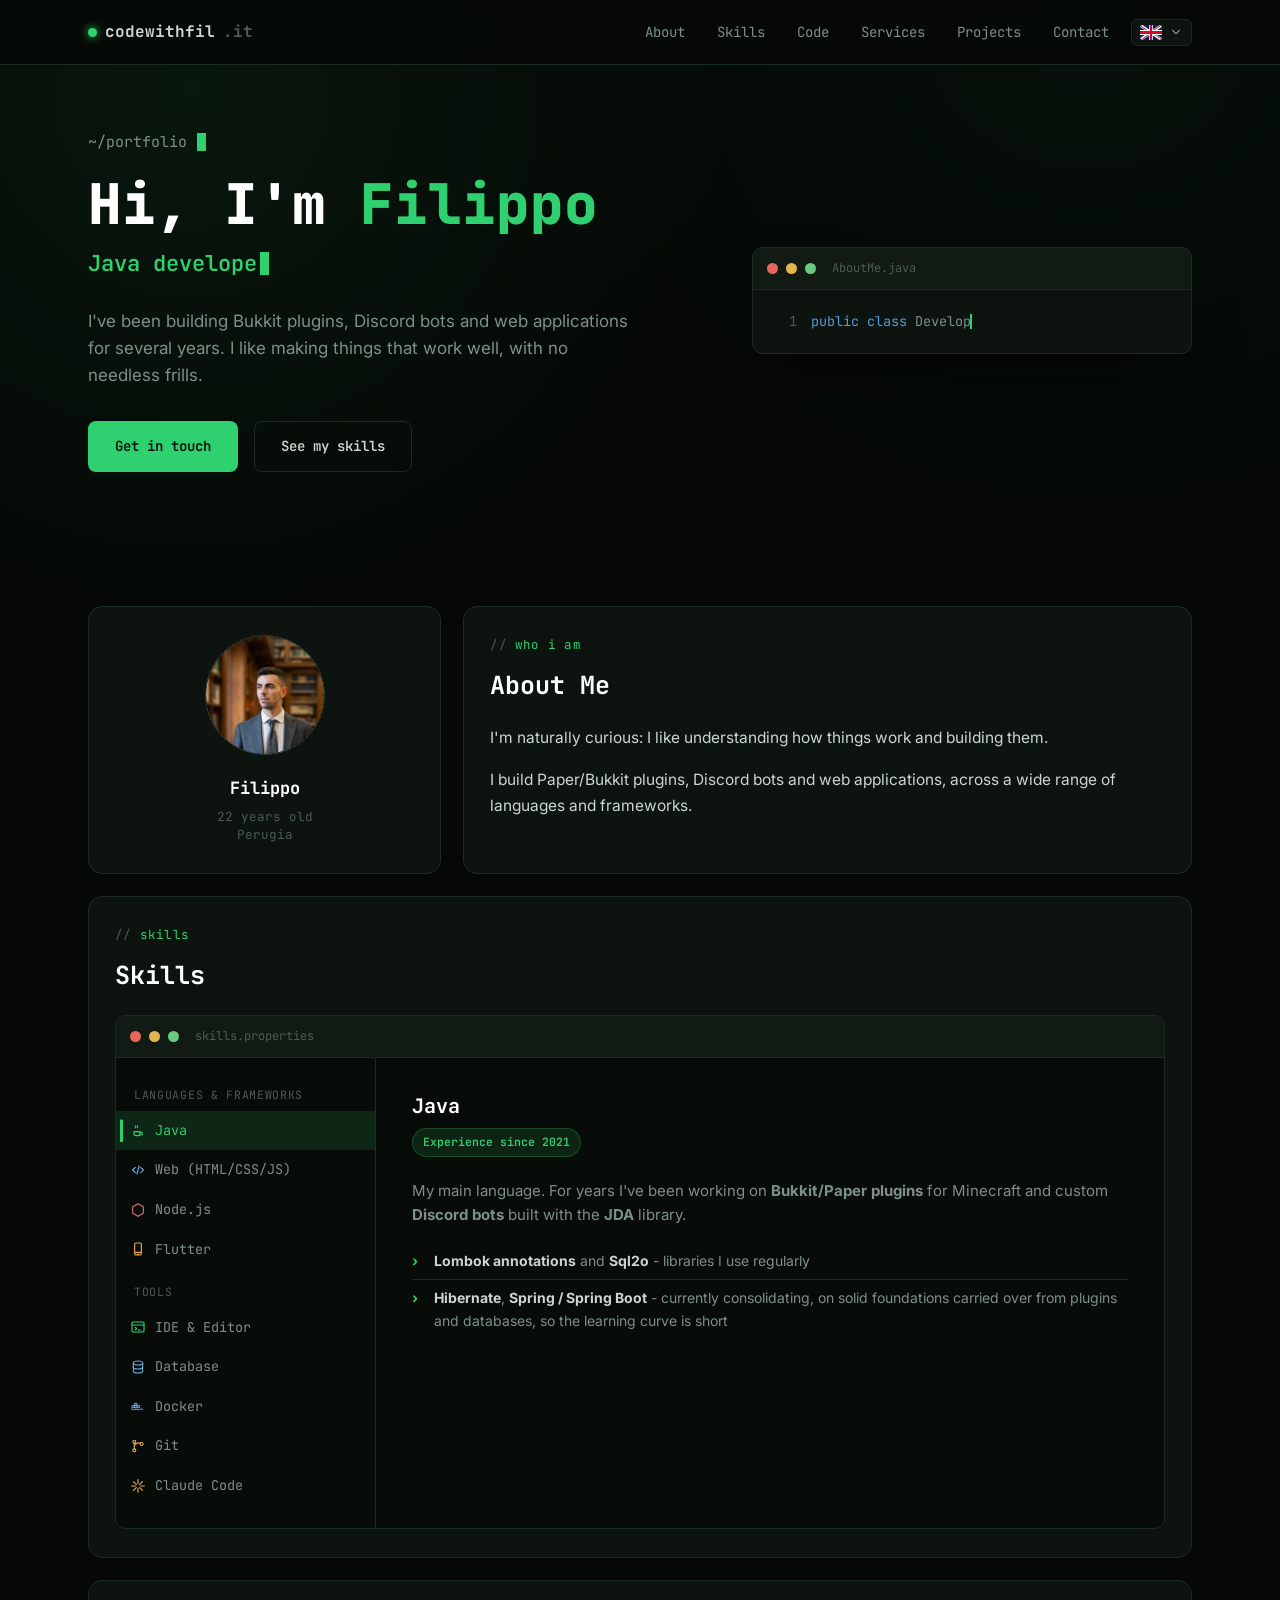
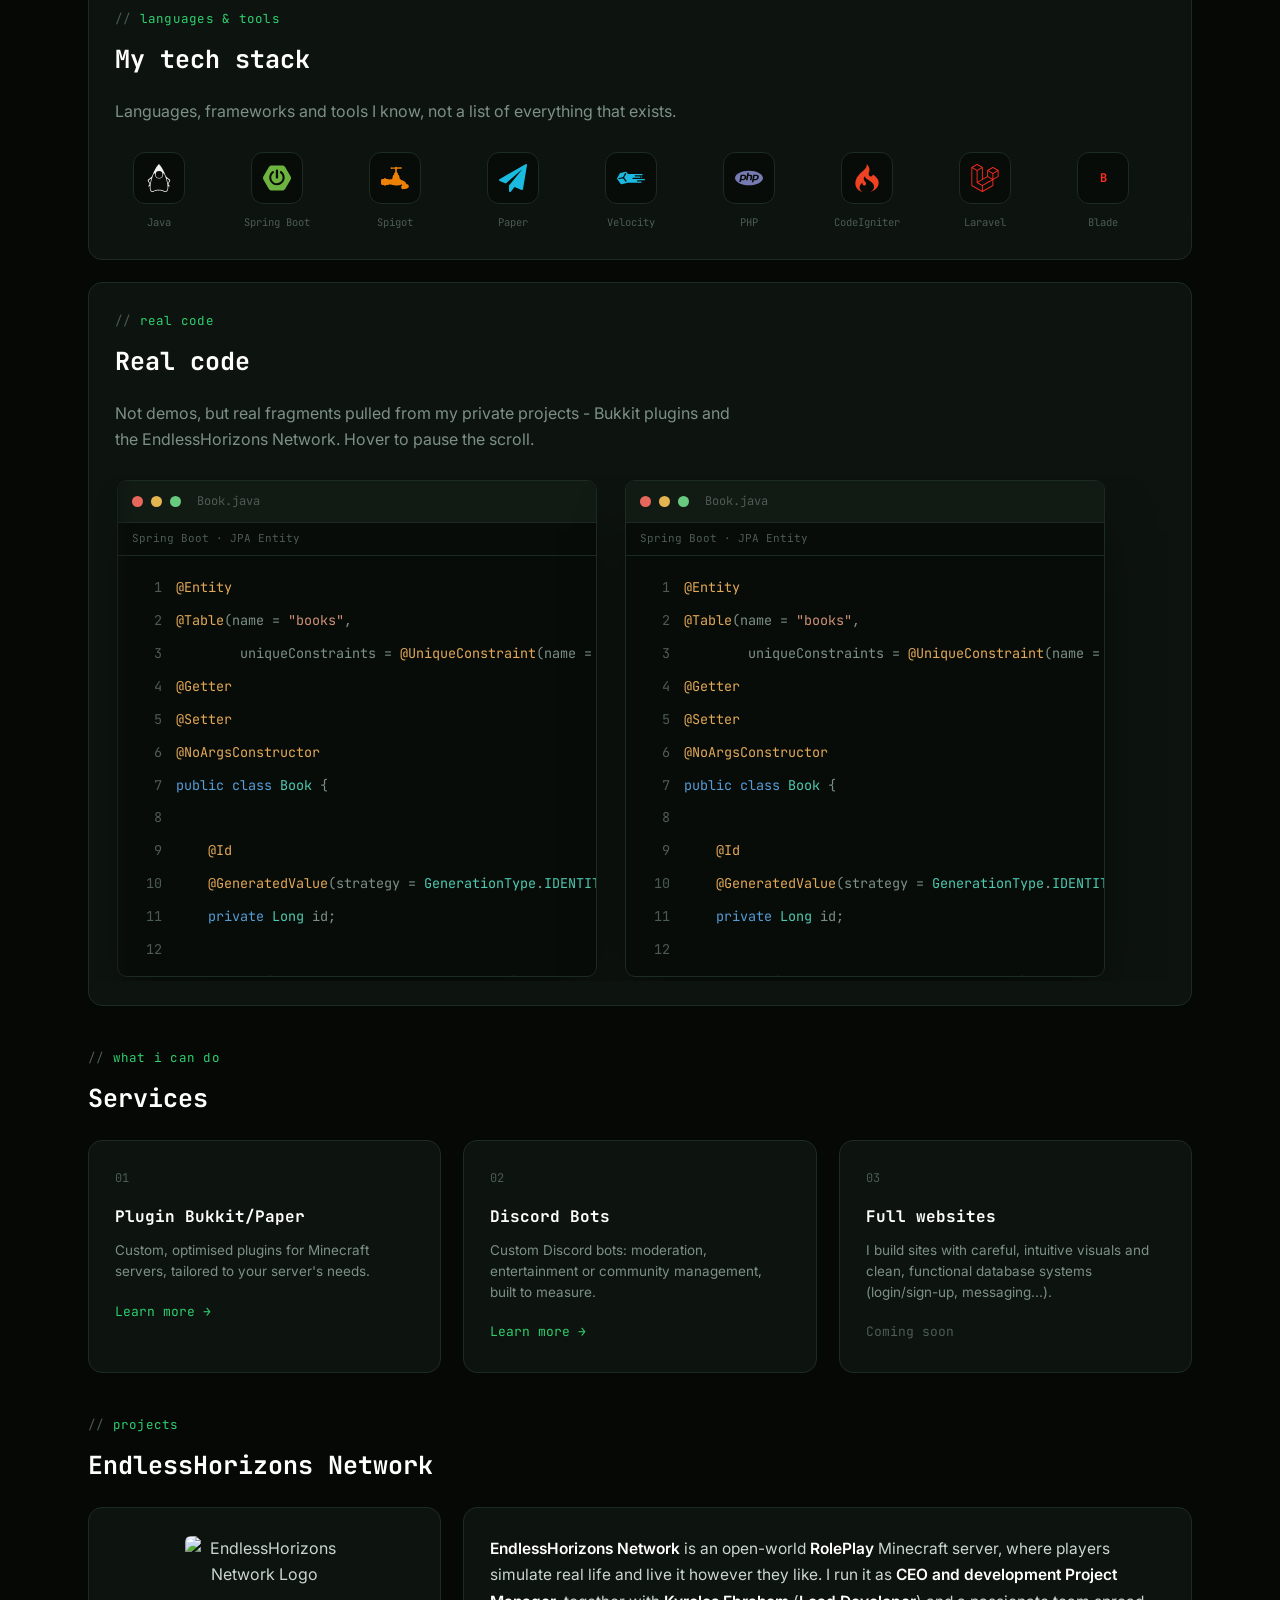
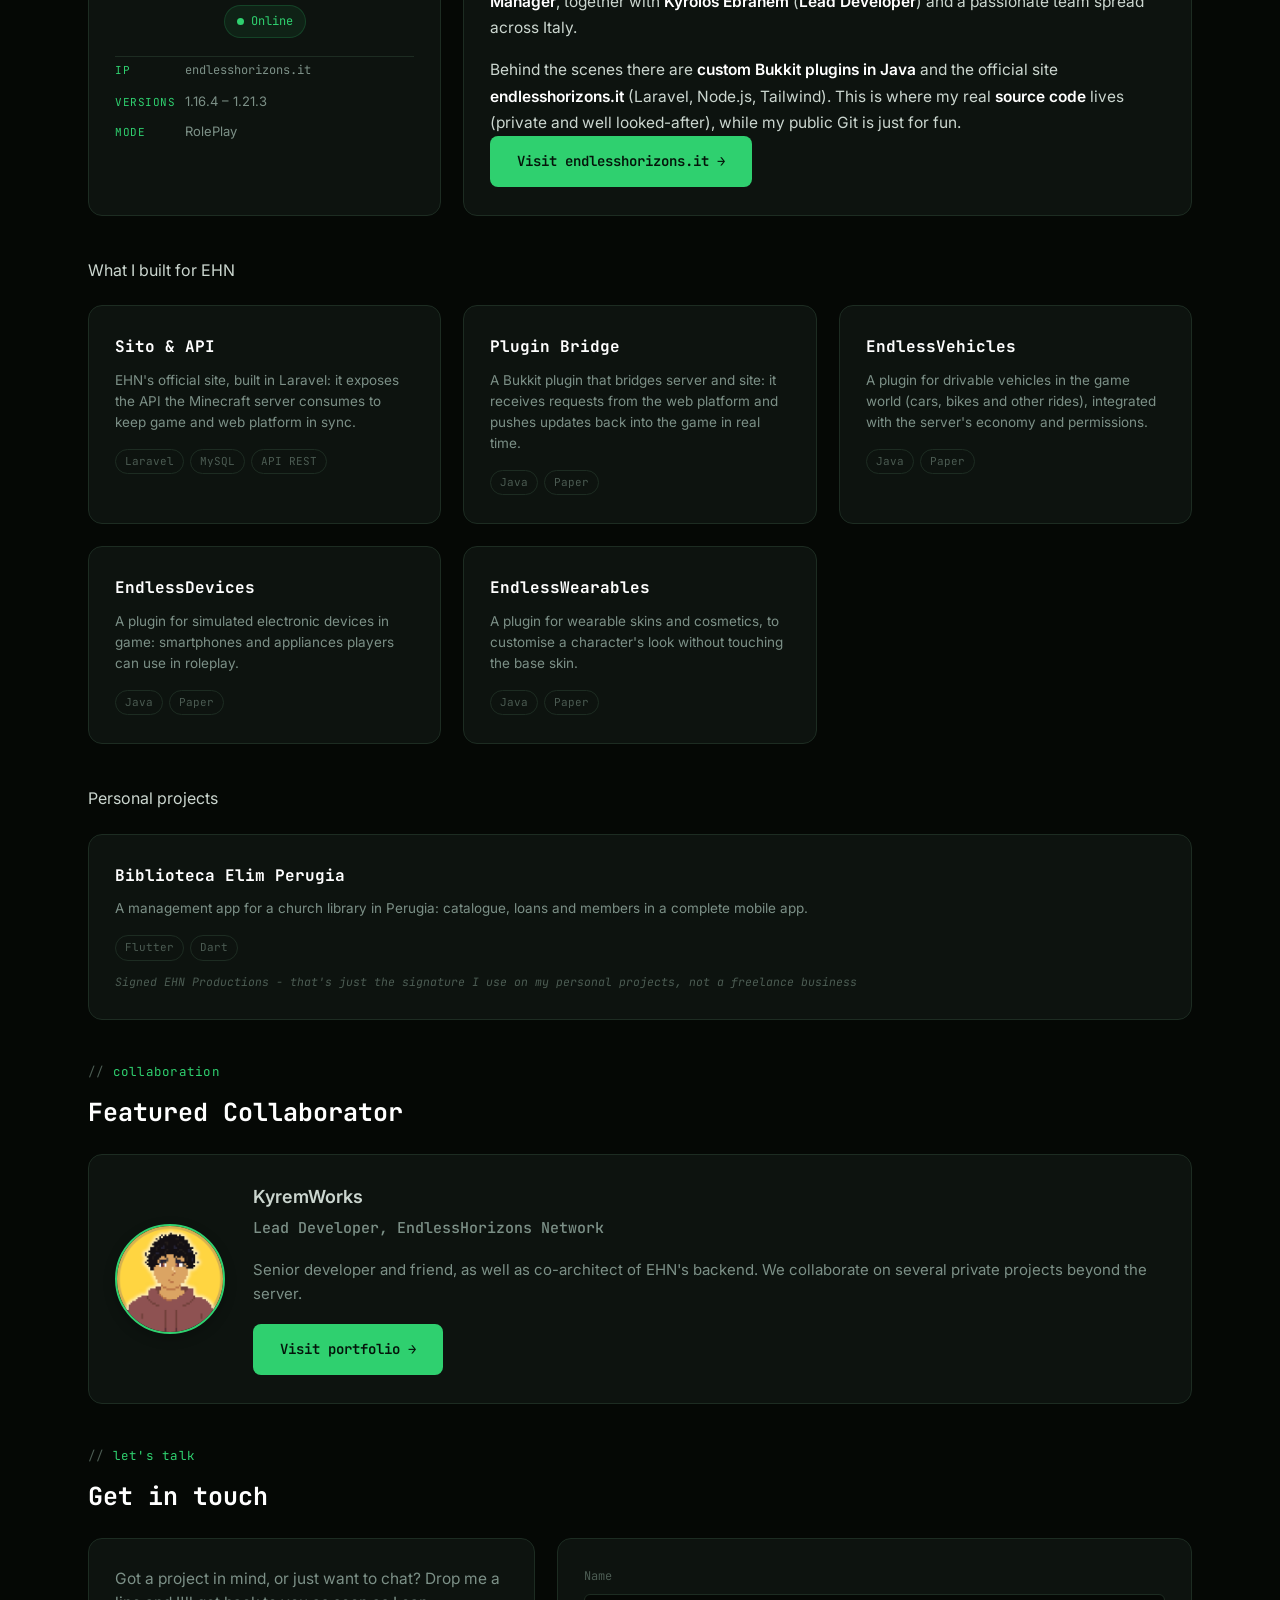
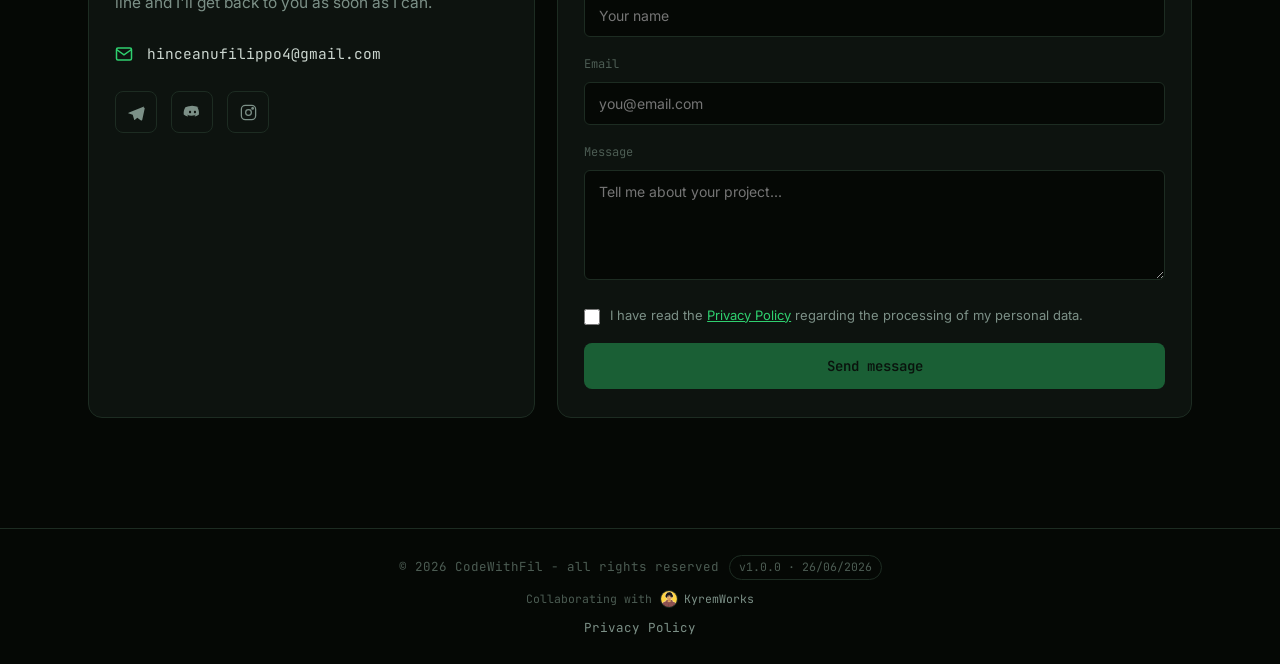
==== index.html @ 10b969ce "Add GDPR consent checkbox and a privacy policy page Adds a required "I have read the Privacy Policy"" ====
<!DOCTYPE html>
<html lang="it">

<head>
    <meta charset="UTF-8">
    <meta name="viewport" content="width=device-width, initial-scale=1.0, maximum-scale=1.0, user-scalable=no">
    
    <!-- Primary meta tags -->
    <title>CodeWithFil - Java & Web Developer | Portfolio</title>
    <meta name="title" content="CodeWithFil - Java & Web Developer | Portfolio">
    <meta name="description" content="Sviluppatore Java e Web. Plugin Bukkit, bot Discord, applicazioni web con Laravel e Spring Boot. 6+ anni di esperienza in sviluppo backend e Minecraft.">
    <meta name="keywords" content="Java developer, plugin bukkit, bot discord, laravel, spring boot, php developer, codewithfil">
    <meta name="author" content="Filippo Hinceanu">
    <meta name="language" content="Italian">
    <meta name="robots" content="index, follow, noimageindex, max-snippet:-1, max-video-preview:-1">
    
    <!-- Favicon -->
    <link rel="icon" href="./assets/img/favicon.png" type="image/png">
    <link rel="apple-touch-icon" href="./assets/img/favicon.png">
    
    <!-- Open graph / Facebook -->
    <meta property="og:type" content="website">
    <meta property="og:url" content="https://codewithfil.it">
    <meta property="og:title" content="CodeWithFil - Java & Web Developer">
    <meta property="og:description" content="Sviluppatore Java e Web. Plugin Bukkit, bot Discord, applicazioni web con Laravel e Spring Boot.">
    <meta property="og:image" content="https://codewithfil.it/assets/img/favicon_square.png">
    <meta property="og:image:width" content="1200">
    <meta property="og:image:height" content="630">
    <meta property="og:site_name" content="CodeWithFil">
    <meta property="og:locale" content="it_IT">
    
    <!-- Twitter -->
    <meta property="twitter:card" content="summary_large_image">
    <meta property="twitter:url" content="https://codewithfil.it">
    <meta property="twitter:title" content="CodeWithFil - Java & Web Developer">
    <meta property="twitter:description" content="Sviluppatore Java e Web. Plugin Bukkit, bot Discord, applicazioni web con Laravel e Spring Boot.">
    <meta property="twitter:image" content="https://codewithfil.it/assets/img/favicon_square.png">
    <meta name="twitter:creator" content="@codewithfil">
    
    <!-- Canonical -->
    <link rel="canonical" href="https://codewithfil.it">
    
    <!-- Preconnect for performance -->
    <link rel="preconnect" href="https://fonts.googleapis.com">
    <link rel="preconnect" href="https://fonts.gstatic.com" crossorigin>
    <link
        href="https://fonts.googleapis.com/css2?family=JetBrains+Mono:wght@400;500;600;700;800&family=Inter:wght@400;500;600;700&display=swap"
        rel="stylesheet">

    <link rel="stylesheet" href="./assets/css/style.css">
    
    <!-- JSON-LD Schema markup -->
    <script type="application/ld+json">
    {
      "@context": "https://schema.org",
      "@type": "Person",
      "name": "Filippo Hinceanu",
      "url": "https://codewithfil.it",
      "image": "https://codewithfil.it/assets/img/favicon.png",
      "jobTitle": "Java & Web Developer",
      "description": "Sviluppatore Java e Web specializzato in plugin Bukkit, bot Discord e applicazioni web.",
      "email": "hinceanufilippo4@gmail.com",
      "sameAs": [
        "https://www.instagram.com/codewithfil",
        "https://t.me/Filipeti",
        "https://discord.gg/SWuSQjStsh",
        "https://github.com/mrfil27"
      ],
      "knowsAbout": [
        "Java",
        "PHP",
        "JavaScript",
        "Laravel",
        "Spring Boot",
        "Bukkit Plugins",
        "Discord Bots",
        "HTML/CSS",
        "MySQL",
        "Docker"
      ],
      "skills": [
        "Java Development",
        "Web Development",
        "Backend Development",
        "Plugin Development",
        "Database Design"
      ]
    }
    </script>
    
    <!-- Organization schema -->
    <script type="application/ld+json">
    {
      "@context": "https://schema.org",
      "@type": "LocalBusiness",
      "name": "CodeWithFil",
      "url": "https://codewithfil.it",
      "image": "https://codewithfil.it/assets/img/favicon.png",
      "description": "Portfolio e servizi di sviluppo software specializzato in Java e Web Development",
      "address": {
        "@type": "PostalAddress",
        "addressRegion": "Umbria",
        "addressCountry": "IT"
      },
      "contactPoint": {
        "@type": "ContactPoint",
        "contactType": "Customer Service",
        "email": "hinceanufilippo4@gmail.com"
      },
      "sameAs": [
        "https://www.instagram.com/codewithfil",
        "https://t.me/Filipeti"
      ]
    }
    </script>
    
    <!-- BreadcrumbList Schema -->
    <script type="application/ld+json">
    {
      "@context": "https://schema.org",
      "@type": "BreadcrumbList",
      "itemListElement": [
        {
          "@type": "ListItem",
          "position": 1,
          "name": "Home",
          "item": "https://codewithfil.it"
        },
        {
          "@type": "ListItem",
          "position": 2,
          "name": "About",
          "item": "https://codewithfil.it#about"
        },
        {
          "@type": "ListItem",
          "position": 3,
          "name": "Skills",
          "item": "https://codewithfil.it#skills"
        },
        {
          "@type": "ListItem",
          "position": 4,
          "name": "Services",
          "item": "https://codewithfil.it#services"
        },
        {
          "@type": "ListItem",
          "position": 5,
          "name": "Contact",
          "item": "https://codewithfil.it#contact"
        }
      ]
    }
    </script>
</head>

<body>

    <header class="top">
        <nav>
            <div class="brand"><span class="dot"></span>codewithfil<span style="color:var(--text-faint)">.it</span>
            </div>
            <div class="nav-right">
                <ul class="navlinks" id="navlinks">
                    <li><a href="#about">About</a></li>
                    <li><a href="#skills">Skills</a></li>
                    <li><a href="#code" data-i18n="nav.code">Codice</a></li>
                    <li><a href="#services" data-i18n="nav.services">Servizi</a></li>
                    <li><a href="#projects" data-i18n="nav.projects">Progetti</a></li>
                    <li><a href="#contact" data-i18n="nav.contact">Contatti</a></li>
                </ul>
                <div class="lang-switch" id="langSwitch">
                    <button class="lang-current" id="langBtn" type="button" aria-haspopup="listbox"
                        aria-expanded="false" aria-label="Cambia lingua" data-i18n-aria-label="aria.lang">
                        <span class="flag" id="currentFlag"></span>
                        <svg class="chevron" viewBox="0 0 24 24" fill="none" stroke="currentColor" stroke-width="2"
                            stroke-linecap="round" stroke-linejoin="round">
                            <polyline points="6 9 12 15 18 9" />
                        </svg>
                    </button>
                    <ul class="lang-menu" id="langMenu" role="listbox"></ul>
                </div>
                <button class="navtoggle" id="navtoggle"
                    aria-label="Apri menu" data-i18n-aria-label="aria.menu"><span></span><span></span><span></span></button>
            </div>
        </nav>
    </header>

    <!-- Bandiere SVG: template clonati dal menu lingua (script.js) -->
    <template id="flag-it">
        <svg class="flag-svg" viewBox="0 0 3 2" preserveAspectRatio="none"><rect width="1" height="2" x="0" fill="#009246"/><rect width="1" height="2" x="1" fill="#ffffff"/><rect width="1" height="2" x="2" fill="#ce2b37"/></svg>
    </template>
    <template id="flag-en">
        <svg class="flag-svg" viewBox="0 0 60 30" preserveAspectRatio="none"><clipPath id="ukclip"><path d="M30,15 h30 v15 z v15 h-30 z h-30 v-15 z v-15 h30 z"/></clipPath><rect width="60" height="30" fill="#012169"/><path d="M0,0 60,30 M60,0 0,30" stroke="#ffffff" stroke-width="6"/><path d="M0,0 60,30 M60,0 0,30" clip-path="url(#ukclip)" stroke="#C8102E" stroke-width="4"/><path d="M30,0 v30 M0,15 h60" stroke="#ffffff" stroke-width="10"/><path d="M30,0 v30 M0,15 h60" stroke="#C8102E" stroke-width="6"/></svg>
    </template>

    <section class="hero" id="home">
        <div class="wrap">
            <div>
                <div class="hero-greeting">~/portfolio <span class="blink"></span></div>
                <h1 data-i18n="hero.title">Ciao, sono <span class="accent">Filippo</span></h1>
                <p class="hero-role"><span class="role-text" id="roleText">Java developer</span><span class="role-caret" aria-hidden="true"></span></p>
                <p class="lede" data-i18n="hero.lede">Sviluppo plugin Bukkit, bot Discord e applicazioni web da diversi anni. Mi piace
                    costruire cose che funzionano bene, senza fronzoli inutili.</p>
                <div class="hero-cta">
                    <a href="#contact" class="btn btn-primary" data-i18n="hero.cta1">Contattami</a>
                    <a href="#skills" class="btn btn-ghost" data-i18n="hero.cta2">Vedi le competenze</a>
                </div>
            </div>
            <div class="term" id="ideEditor">
                <div class="term-bar">
                    <span class="tdot"></span><span class="tdot"></span><span class="tdot"></span>
                    <span class="tname" id="ideFileName">AboutMe.java</span>
                </div>
                <div class="term-body" id="ideBody">
                    <!-- righe generate da JavaScript -->
                </div>
            </div>
        </div>
    </section>

    <div class="wrap">
        <div class="bento">

            <!-- ===== ABOUT ===== -->
            <div class="bento-item span-4 profile-card" id="about">
                <div class="avatar-ring"></div>
                <h3>Filippo</h3>
                <div class="meta-line" id="ageLine">22 anni</div>
                <div class="meta-line">Perugia</div>
            </div>

            <div class="bento-item span-8">
                <div class="card-kicker" data-i18n="about.eyebrow">chi sono</div>
                <h2 class="card-title">About Me</h2>
                <div class="body-text">
                    <p data-i18n="about.p1">Sono un curioso nato, mi piace capire come funzionano le cose e costruirle.</p>
                    <p data-i18n="about.p2">Realizzo plugin Paper/Bukkit, bot Discord e applicazioni web, con uno stack che spazia tra diversi linguaggi e framework.</p>
                </div>
            </div>

            <!-- ===== SKILLS ===== -->
            <div class="bento-item span-12" id="skills">
                <div class="card-kicker" data-i18n="skills.eyebrow">competenze</div>
                <h2 class="card-title">Skills</h2>

                <div class="ide">
                <div class="ide-bar">
                    <span class="tdot"></span><span class="tdot"></span><span class="tdot"></span>
                    <span class="tname">skills.properties</span>
                </div>

                <div class="ide-tree" id="skillTree">
                    <div class="tree-group">
                        <div class="tree-label" data-i18n="skills.group.lang">Linguaggi &amp; Framework</div>
                        <div class="tree-item active" data-target="skill-java"><svg class="tree-icon" viewBox="0 0 24 24" fill="none" stroke="currentColor" stroke-width="1.7" stroke-linecap="round" stroke-linejoin="round" style="color:var(--green)"><path d="M6 13h9v3.5a2.5 2.5 0 0 1-2.5 2.5h-4a2.5 2.5 0 0 1-2.5-2.5z"/><path d="M15 14h1.5a2 2 0 0 1 0 4H15"/><path d="M8.5 4.5c-.8.8-.8 1.7 0 2.5M11.5 4.5c-.8.8-.8 1.7 0 2.5"/></svg>Java</div>
                        <div class="tree-item" data-target="skill-web"><svg class="tree-icon" viewBox="0 0 24 24" fill="none" stroke="currentColor" stroke-width="1.8" stroke-linecap="round" stroke-linejoin="round" style="color:var(--blue)"><polyline points="8 8 4 12 8 16"/><polyline points="16 8 20 12 16 16"/><line x1="13.5" y1="6" x2="10.5" y2="18"/></svg>Web (HTML/CSS/JS)</div>
                        <div class="tree-item" data-target="skill-node"><svg class="tree-icon" viewBox="0 0 24 24" fill="none" stroke="currentColor" stroke-width="1.7" stroke-linejoin="round" style="color:var(--red)"><path d="M12 2.5 20 7v10l-8 4.5L4 17V7z"/></svg>Node.js</div>
                        <div class="tree-item" data-target="skill-flutter"><svg class="tree-icon" viewBox="0 0 24 24" fill="none" stroke="currentColor" stroke-width="1.7" stroke-linecap="round" stroke-linejoin="round" style="color:var(--amber)"><rect x="7" y="3" width="10" height="18" rx="2"/><path d="M7 17h10"/><path d="M11 20h2"/></svg>Flutter</div>
                    </div>
                    <div class="tree-group">
                        <div class="tree-label" data-i18n="skills.group.tools">Strumenti</div>
                        <div class="tree-item" data-target="skill-ide"><svg class="tree-icon" viewBox="0 0 24 24" fill="none" stroke="currentColor" stroke-width="1.7" stroke-linecap="round" stroke-linejoin="round" style="color:var(--green)"><rect x="3" y="4.5" width="18" height="15" rx="2"/><path d="M3 9h18"/><path d="M8 12.5l2 2-2 2"/><path d="M12.5 16.5H16"/></svg>IDE &amp; Editor</div>
                        <div class="tree-item" data-target="skill-db"><svg class="tree-icon" viewBox="0 0 24 24" fill="none" stroke="currentColor" stroke-width="1.7" stroke-linecap="round" stroke-linejoin="round" style="color:var(--blue)"><ellipse cx="12" cy="6" rx="7" ry="3"/><path d="M5 6v12c0 1.7 3.1 3 7 3s7-1.3 7-3V6"/><path d="M5 12c0 1.7 3.1 3 7 3s7-1.3 7-3"/></svg>Database</div>
                        <div class="tree-item" data-target="skill-docker"><svg class="tree-icon" viewBox="0 0 24 24" fill="none" stroke="currentColor" stroke-width="1.5" stroke-linecap="round" stroke-linejoin="round" style="color:var(--blue)"><rect x="3.5" y="10" width="3" height="3"/><rect x="7.5" y="10" width="3" height="3"/><rect x="11.5" y="10" width="3" height="3"/><rect x="7.5" y="6.5" width="3" height="3"/><path d="M2 15c2 1.4 5 1.4 7 0 2 1.4 5 1.4 7 0 1 .6 2 .7 3 .4"/></svg>Docker</div>
                        <div class="tree-item" data-target="skill-git"><svg class="tree-icon" viewBox="0 0 24 24" fill="none" stroke="currentColor" stroke-width="1.7" stroke-linecap="round" stroke-linejoin="round" style="color:var(--amber)"><circle cx="6.5" cy="5.5" r="2.2"/><circle cx="6.5" cy="18.5" r="2.2"/><circle cx="17.5" cy="9" r="2.2"/><path d="M6.5 7.7v8.6"/><path d="M6.5 12.5c0-3.2 2.2-5 8.9-5.1"/></svg>Git</div>
                        <div class="tree-item" data-target="skill-claude"><svg class="tree-icon" viewBox="0 0 24 24" fill="none" stroke="currentColor" stroke-width="1.7" stroke-linecap="round" style="color:var(--amber)"><path d="M12 2.5v6M12 15.5v6M2.5 12h6M15.5 12h6M5.3 5.3l4.2 4.2M14.5 14.5l4.2 4.2M5.3 18.7l4.2-4.2M14.5 9.5l4.2-4.2"/></svg>Claude Code</div>
                    </div>
                </div>

                <div class="ide-panel">

                    <div class="skill-block active" id="skill-java">
                        <h3>Java</h3>
                        <div class="lvl-line"><span class="lvl-tag expert" data-i18n="skill.java.lvl">Esperienza dal 2021</span></div>
                        <p data-i18n="skill.java.p">Il mio linguaggio principale. Lavoro da anni su <strong>plugin Bukkit/Paper</strong> per
                            Minecraft e su <strong>bot Discord</strong> personalizzati costruiti con la libreria
                            <strong>JDA</strong>.
                        </p>
                        <ul>
                            <li data-i18n="skill.java.li1"><strong>Lombok annotations</strong> e <strong>Sql2o</strong> - librerie che uso regolarmente</li>
                            <li data-i18n="skill.java.li2"><strong>Hibernate</strong>, <strong>Spring / Spring Boot</strong> - in fase di
                                consolidamento, con basi solide ereditate da plugin e database, quindi la curva
                                di apprendimento è breve</li>
                        </ul>
                    </div>

                    <div class="skill-block" id="skill-web">
                        <h3>Web Development</h3>
                        <div class="lvl-line"><span class="lvl-tag solid" data-i18n="skill.web.lvl">Solida</span></div>
                        <p data-i18n="skill.web.p">Oltre a <strong>HTML, CSS e JavaScript</strong> nativi, lavoro con framework PHP
                            professionali e librerie di stile moderne.</p>
                        <ul>
                            <li data-i18n="skill.web.li1"><strong>Laravel</strong> e <strong>CodeIgniter</strong> per il back-end</li>
                            <li data-i18n="skill.web.li2"><strong>Tailwind CSS</strong> e altre librerie di stile per il front-end</li>
                        </ul>
                    </div>

                    <div class="skill-block" id="skill-node">
                        <h3>Node.js</h3>
                        <div class="lvl-line"><span class="lvl-tag solid" data-i18n="skill.node.lvl">In uso attuale</span></div>
                        <p data-i18n="skill.node.p">Tecnologia che uso attualmente nel mio stack web, oltre ad averla impiegata in passato per bot
                            Discord e Telegram.</p>
                        <ul>
                            <li data-i18n="skill.node.li1">Attualmente usato nel progetto attivo <a href="https://endlesshorizons.it" target="_blank"
                                    style="color:var(--green);">endlesshorizons.it</a>, insieme a Laravel, npm e Tailwind
                                CSS</li>
                        </ul>
                    </div>

                    <div class="skill-block" id="skill-flutter">
                        <h3>Flutter</h3>
                        <div class="lvl-line"><span class="lvl-tag basic" data-i18n="skill.flutter.lvl">Progetto personale</span></div>
                        <p data-i18n="skill.flutter.p">Framework di Google per app multipiattaforma con <strong>Dart</strong>. L'ho usato per
                            costruire un gestionale completo, dall'interfaccia fino al collegamento con il backend.</p>
                        <ul>
                            <li data-i18n="skill.flutter.li1"><strong>Biblioteca Elim Perugia</strong> - app per la gestione del catalogo e dei
                                prestiti di una biblioteca, firmata <em>EHN Productions</em>: è solo la firma che uso sui miei
                                progetti personali, non un'attività freelance</li>
                        </ul>
                    </div>

                    <div class="skill-block" id="skill-ide">
                        <h3>IDE &amp; Editor</h3>
                        <div class="lvl-line"><span class="lvl-tag expert" data-i18n="skill.ide.lvl">Uso professionale quotidiano</span></div>
                        <p data-i18n="skill.ide.p">Abbonato a tutti i servizi JetBrains, anche se uso attivamente solo quelli che mi servono
                            davvero.</p>
                        <ul>
                            <li data-i18n="skill.ide.li1"><strong>IntelliJ IDEA Ultimate</strong> - il mio IDE principale per Java</li>
                            <li data-i18n="skill.ide.li2"><strong>PhpStorm</strong> - per i progetti web/PHP</li>
                            <li data-i18n="skill.ide.li3"><strong>VS Code</strong> - editor leggero per modifiche rapide, ad es. file di
                                configurazione</li>
                            <li data-i18n="skill.ide.li4">Conosco anche <strong>Eclipse</strong>, ma trovo IntelliJ decisamente più professionale
                            </li>
                        </ul>
                    </div>

                    <div class="skill-block" id="skill-db">
                        <h3>Database</h3>
                        <div class="lvl-line"><span class="lvl-tag solid" data-i18n="skill.db.lvl">Buona padronanza operativa</span></div>
                        <p data-i18n="skill.db.p">Lavoro principalmente con <strong>MySQL</strong> e <strong>SQLite</strong>, quest'ultimo il
                            più usato. Padroneggio le query necessarie nei progetti reali, dai plugin Bukkit alle
                            applicazioni web.</p>
                        <ul>
                            <li data-i18n="skill.db.li1"><strong>MySQL</strong> e <strong>SQLite</strong> - uso quotidiano</li>
                            <li data-i18n="skill.db.li2"><strong>SQL Server</strong> - conoscenza di base</li>
                        </ul>
                    </div>

                    <div class="skill-block" id="skill-docker">
                        <h3>Docker</h3>
                        <div class="lvl-line"><span class="lvl-tag solid" data-i18n="skill.docker.lvl">Esperienza pratica</span></div>
                        <p data-i18n="skill.docker.p">Per lo sviluppo quotidiano preferisco un ambiente <strong>Ubuntu via WSL</strong>, ma so
                            creare e gestire container Docker quando un progetto richiede librerie o versioni software
                            diverse da quelle già installate sul sistema.</p>
                    </div>

                    <div class="skill-block" id="skill-git">
                        <h3>Git &amp; Version control</h3>
                        <div class="lvl-line"><span class="lvl-tag solid" data-i18n="skill.git.lvl">Uso quotidiano</span></div>
                        <p data-i18n="skill.git.p1">Uso Git quotidianamente in tutti i miei progetti. Il mio GitHub
                            pubblico fornito contiene principalmente progetti per divertimento
                            e portfolio, ogni cosa che vedi è intenzionalmente pubblica per mostrare
                            il mio work style.</p>

                        <p data-i18n="skill.git.p2">I veri progetti su cui lavoro sono spesso under NDA (non-disclosure agreement),
                            quindi ospitati su repository private. Ho veramente tanti progetti sviluppati.</p>
                    </div>

                    <div class="skill-block" id="skill-claude">
                        <h3>Claude Code</h3>
                        <div class="lvl-line"><span class="lvl-tag solid" data-i18n="skill.claude.lvl">Strumento di produttività</span></div>
                        <p data-i18n="skill.claude.p">Assistente di sviluppo AI di <strong>Anthropic</strong>. Lo uso dal terminale per velocizzare
                            refactoring, debugging e attività ripetitive: uno strumento di produttività in più.</p>
                        <ul>
                            <li data-i18n="skill.claude.li1"><strong>Pair programming</strong> per sviluppo e debugging più rapidi</li>
                        </ul>
                    </div>

                </div>
            </div>
        </div>

        <!-- ===== TECH STACK ===== -->
        <div class="bento-item span-12" id="stack">
            <div class="card-kicker" data-i18n="stack.eyebrow">linguaggi &amp; strumenti</div>
            <h2 class="card-title">My tech stack</h2>
            <p class="code-intro" data-i18n="stack.intro">Linguaggi, framework e strumenti che conosco, non un elenco di tutto ciò che esiste.</p>
            <div class="tech-carousel" id="techCarousel">
                <div class="tech-track" id="techTrack">
                    <!-- icone generate da JavaScript (assets/js/script.js) -->
                </div>
            </div>
        </div>

        <!-- ===== CODE SHOWCASE ===== -->
        <div class="bento-item span-12" id="code">
            <div class="card-kicker" data-i18n="code.eyebrow">codice reale</div>
            <h2 class="card-title" data-i18n="code.title">Codice reale</h2>
            <p class="code-intro" data-i18n="code.intro">Non demo, ma frammenti veri estratti dai miei progetti privati - plugin Bukkit ed
                EndlessHorizons Network. Passa il mouse per mettere in pausa lo scorrimento.</p>
            <div class="code-carousel" id="codeCarousel">
                <div class="code-track" id="codeTrack">
                    <!-- finestre di codice generate da JavaScript (assets/js/script.js) -->
                </div>
            </div>
        </div>

        <!-- ===== SERVICES ===== -->
        <div class="bento-label" id="services">
            <div class="card-kicker" data-i18n="services.eyebrow">cosa posso fare</div>
            <h2 class="card-title" data-i18n="services.title">Servizi</h2>
        </div>

        <div class="bento-item span-4 tile-card">
            <div class="tile-num">01</div>
            <h3 class="tile-title">Plugin Bukkit/Paper</h3>
            <p class="tile-text" data-i18n="svc1.p">Plugin custom e ottimizzati per server Minecraft, su misura per le esigenze del tuo server.</p>
            <a href="https://www.fiverr.com/s/5qKRrb" target="_blank" class="tile-link" data-i18n="svc.more">Scopri di più →</a>
        </div>
        <div class="bento-item span-4 tile-card">
            <div class="tile-num">02</div>
            <h3 class="tile-title" data-i18n="svc2.title">Bot Discord</h3>
            <p class="tile-text" data-i18n="svc2.p">Bot Discord personalizzati: moderazione, intrattenimento o gestione community, costruiti su
                misura.</p>
            <a href="https://www.fiverr.com/s/Z3xWmY" target="_blank" class="tile-link" data-i18n="svc.more">Scopri di più →</a>
        </div>
        <div class="bento-item span-4 tile-card">
            <div class="tile-num">03</div>
            <h3 class="tile-title" data-i18n="svc3.title">Siti web completi</h3>
            <p class="tile-text" data-i18n="svc3.p">Realizzo siti con una grafica accurata e intuitiva, sistemi di gestione database
                puliti e funzionali (login/registrazione, conversazioni...)</p>
            <a href="#" class="tile-link disabled" data-i18n="svc.soon">In arrivo</a>
        </div>

        <!-- ===== PROJECTS ===== -->
        <div class="bento-label" id="projects">
            <div class="card-kicker" data-i18n="projects.eyebrow">progetti</div>
            <h2 class="card-title">EndlessHorizons Network</h2>
        </div>

        <div class="bento-item span-4 logo-card">
            <img src="https://endlesshorizons.it/images/logo.png" alt="EndlessHorizons Network Logo" class="server-logo">
                    <span class="status-pill"><span class="dot"></span>Online</span>
                    <div class="server-meta">
                        <div class="server-stat">
                            <span class="stat-label">IP</span>
                            <span class="stat-val stat-mono">endlesshorizons.it</span>
                        </div>
                        <div class="server-stat">
                            <span class="stat-label" data-i18n="projects.versions">Versioni</span>
                            <span class="stat-val">1.16.4 – 1.21.3</span>
                        </div>
                        <div class="server-stat">
                            <span class="stat-label" data-i18n="projects.mode">Modalità</span>
                            <span class="stat-val">RolePlay</span>
                        </div>
                    </div>
        </div>

        <div class="bento-item span-8">
            <div class="body-text">
                <p data-i18n="projects.p1"><strong>EndlessHorizons Network</strong> è un server Minecraft <strong>RolePlay</strong> open-world, dove i
                    giocatori simulano la vita reale e la vivono come preferiscono. Lo porto avanti come <strong>CEO e Project
                        Manager dello sviluppo</strong>, insieme a <strong>Kyrolos Ebrahem</strong> (<strong>Lead Developer</strong>) e un team appassionato sparso per l'Italia.</p>
                <p data-i18n="projects.p2">Dietro le quinte ci sono <strong>plugin Bukkit custom in Java</strong> e il sito ufficiale
                    <strong>endlesshorizons.it</strong> (Laravel, Node.js, Tailwind). È qui che vive il mio vero <strong>codice
                        sorgente</strong> (privato e curato) mentre il mio Git pubblico è solo per divertimento.</p>
            </div>
            <a href="https://endlesshorizons.it" target="_blank" rel="noopener noreferrer" class="btn btn-primary" data-i18n="projects.btn">Visita endlesshorizons.it →</a>
        </div>

        <div class="bento-label" data-i18n="projects.ehnHeading">Cosa ho sviluppato per EHN</div>

        <div class="bento-item span-4 tile-card">
            <h4 class="tile-title">Sito &amp; API</h4>
            <p class="tile-text" data-i18n="projects.ehn1.p">Il sito ufficiale di EHN, costruito in Laravel: espone le API che il server Minecraft
                consuma per sincronizzare dati tra gioco e piattaforma web.</p>
            <div class="tile-tags"><span>Laravel</span><span>MySQL</span><span>API REST</span></div>
        </div>
        <div class="bento-item span-4 tile-card">
            <h4 class="tile-title">Plugin Bridge</h4>
            <p class="tile-text" data-i18n="projects.ehn2.p">Plugin Bukkit che fa da ponte tra server e sito: riceve le richieste dalla piattaforma
                web e invia in tempo reale gli aggiornamenti al gioco.</p>
            <div class="tile-tags"><span>Java</span><span>Paper</span></div>
        </div>
        <div class="bento-item span-4 tile-card">
            <h4 class="tile-title">EndlessVehicles</h4>
            <p class="tile-text" data-i18n="projects.ehn3.p">Plugin per veicoli guidabili nel mondo di gioco (auto, moto e altri mezzi), integrato
                con l'economia e i permessi del server.</p>
            <div class="tile-tags"><span>Java</span><span>Paper</span></div>
        </div>
        <div class="bento-item span-4 tile-card">
            <h4 class="tile-title">EndlessDevices</h4>
            <p class="tile-text" data-i18n="projects.ehn4.p">Plugin per dispositivi elettronici simulati in game: smartphone ed elettrodomestici
                utilizzabili dai giocatori nel roleplay.</p>
            <div class="tile-tags"><span>Java</span><span>Paper</span></div>
        </div>
        <div class="bento-item span-4 tile-card">
            <h4 class="tile-title">EndlessWearables</h4>
            <p class="tile-text" data-i18n="projects.ehn5.p">Plugin per skin e cosmetici indossabili, per personalizzare l'aspetto del personaggio
                senza toccare la skin di base.</p>
            <div class="tile-tags"><span>Java</span><span>Paper</span></div>
        </div>

        <div class="bento-label" data-i18n="projects.personalHeading">Progetti personali</div>

        <div class="bento-item span-12 tile-card proj-signed">
            <h4 class="tile-title">Biblioteca Elim Perugia</h4>
            <p class="tile-text" data-i18n="projects.personal1.p">Gestionale per la biblioteca di una chiesa di Perugia: catalogo, prestiti e
                utenti in un'app mobile completa.</p>
            <div class="tile-tags"><span>Flutter</span><span>Dart</span></div>
            <div class="proj-signature" data-i18n="projects.personal1.sig">Firmato EHN Productions - è solo la firma che uso sui
                miei progetti personali, non un'attività freelance</div>
        </div>

        <!-- ===== COLLABORATOR ===== -->
        <div class="bento-label" id="collaborators">
            <div class="card-kicker" data-i18n="collab.eyebrow">collaborazione</div>
            <h2 class="card-title" data-i18n="collab.title">Featured Collaborator</h2>
        </div>

        <div class="bento-item span-12 tile-card collab-card">
            <div class="collab-avatar">
                <img src="./assets/img/kyremworks.png" alt="KyremWorks" />
            </div>
            <div class="collab-content">
                <h3 data-i18n="collab.name">KyremWorks</h3>
                <p class="collab-role" data-i18n="collab.role">Lead Developer, EndlessHorizons Network</p>
                <p data-i18n="collab.desc">Sviluppatore senior e amico, oltre che co-architetto del backend di EHN. Collaboriamo a diversi progetti privati oltre al server.</p>
                <a href="https://kyremworks.github.io/" target="_blank" rel="noopener noreferrer" class="btn btn-primary" data-i18n="collab.visit">Visita il portfolio →</a>
            </div>
        </div>

        <!-- ===== CONTACT ===== -->
        <div class="bento-label" id="contact">
            <div class="card-kicker" data-i18n="contact.eyebrow">parliamone</div>
            <h2 class="card-title" data-i18n="contact.title">Contattami</h2>
        </div>

        <div class="bento-item span-5">
            <p class="contact-intro" data-i18n="contact.intro">Hai un progetto in mente o vuoi semplicemente scambiare due chiacchiere? Scrivimi,
                ti risponderò appena possibile.</p>
            <div class="contact-row">
                <svg class="ic" width="18" height="18" viewBox="0 0 24 24" fill="none" stroke="currentColor"
                    stroke-width="2">
                    <rect x="2" y="4" width="20" height="16" rx="2"></rect>
                    <path d="m22 6-10 7L2 6"></path>
                </svg>
                hinceanufilippo4@gmail.com
            </div>
            <div class="social-row">
                <a class="social-btn" href="https://t.me/codewithfil" target="_blank" aria-label="Telegram">
                    <svg viewBox="0 0 24 24" fill="currentColor">
                        <path
                            d="M21.5 4.5 2.6 11.9c-1.2.5-1.2 1.2-.2 1.5l4.8 1.5 1.8 5.8c.2.7.5.9 1.1.4l2.9-2.6 4.7 3.5c.8.5 1.4.2 1.6-.7l3-14c.3-1.2-.4-1.7-1.2-1.3z" />
                    </svg>
                </a>
                <a class="social-btn" href="https://discord.gg/SWuSQjStsh" target="_blank" aria-label="Discord">
                    <svg viewBox="0 0 24 24" fill="currentColor">
                        <path
                            d="M20 5.5a16.6 16.6 0 0 0-4.1-1.3l-.2.4a14.9 14.9 0 0 1 3.6 1.4 14.4 14.4 0 0 0-15.6 0 14.9 14.9 0 0 1 3.6-1.4l-.2-.4A16.6 16.6 0 0 0 3 5.5C1.2 8.4.6 11.4.9 14.4a16.7 16.7 0 0 0 5 2.6l.6-1a10.9 10.9 0 0 1-1.7-.8l.4-.3a13 13 0 0 0 10.6 0l.4.3a10.9 10.9 0 0 1-1.7.8l.6 1a16.7 16.7 0 0 0 5-2.6c.4-3.4-.4-6.4-2-8.9ZM8.9 13.1c-.8 0-1.4-.7-1.4-1.6s.6-1.6 1.4-1.6 1.4.7 1.4 1.6-.6 1.6-1.4 1.6Zm6.2 0c-.8 0-1.4-.7-1.4-1.6s.6-1.6 1.4-1.6 1.4.7 1.4 1.6-.6 1.6-1.4 1.6Z" />
                    </svg>
                </a>
                <a class="social-btn" href="https://www.instagram.com/codewithfil" target="_blank"
                    aria-label="Instagram">
                    <svg viewBox="0 0 24 24" fill="none" stroke="currentColor" stroke-width="1.6">
                        <rect x="3" y="3" width="18" height="18" rx="5"></rect>
                        <circle cx="12" cy="12" r="3.6"></circle>
                        <circle cx="17.2" cy="6.8" r="1"></circle>
                    </svg>
                </a>
            </div>
        </div>

        <form class="bento-item span-7" name="submit-to-google-sheet" id="contactForm">
            <div class="field">
                <label for="cf-name" data-i18n="contact.label.name">Nome</label>
                <input id="cf-name" type="text" name="Name" placeholder="Il tuo nome" data-i18n-placeholder="contact.ph.name" required>
            </div>
            <div class="field">
                <label for="cf-email" data-i18n="contact.label.email">Email</label>
                <input id="cf-email" type="email" name="Email" placeholder="latua@email.com" data-i18n-placeholder="contact.ph.email" required>
            </div>
            <div class="field">
                <label for="cf-msg" data-i18n="contact.label.msg">Messaggio</label>
                <textarea id="cf-msg" name="Message" placeholder="Raccontami del tuo progetto..." data-i18n-placeholder="contact.ph.msg"></textarea>
            </div>
            <label class="field-check" for="cf-privacy">
                <input type="checkbox" id="cf-privacy" name="Privacy" required>
                <span data-i18n="contact.privacy">Ho preso visione dell'<a href="./pages/policy/" target="_blank" rel="noopener noreferrer">Informativa sulla Privacy</a> per il trattamento dei miei dati personali.</span>
            </label>
            <button type="submit" class="btn btn-primary" style="width:100%; justify-content:center;" data-i18n="contact.submit" disabled>Invia
                messaggio</button>
        </form>

        </div>
    </div>

    <footer>
        <div class="wrap">
            <div>© <span id="year"></span> CodeWithFil - <span data-i18n="footer.rights">tutti i diritti riservati</span><span class="version-tag" id="versionTag"></span></div>
            <div class="footer-partner">
                <span data-i18n="footer.collab">Collaborando con</span>
                <a href="https://kyremworks.github.io/" target="_blank" rel="noopener noreferrer" class="footer-partner-link">
                    <img src="./assets/img/kyremworks.png" alt="KyremWorks" class="footer-partner-img" />
                    KyremWorks
                </a>
            </div>
            <div><a href="./pages/policy/" class="footer-partner-link" data-i18n="footer.privacy">Informativa sulla Privacy</a></div>
        </div>
    </footer>

    <!-- i18n: prima il motore, poi i moduli lingua (ordine = ordine nel menu), poi gli script del sito -->
    <script src="./assets/js/i18n.js"></script>
    <script src="./assets/js/i18n/it.js"></script>
    <script src="./assets/js/i18n/en.js"></script>
    <script src="./assets/js/script.js"></script>

</body>

</html>
---- assets/css/style.css ----
:root {
    --bg: #050805;
    --bg-soft: #080c08;
    --surface: #0d130f;
    --surface-2: #121a14;
    --border: #1d2c22;
    --text: #cbd6cf;
    --text-dim: #7c9087;
    --text-faint: #4c5c53;
    --green: #2fd06f;
    --green-dim: #1c8a4d;
    --green-soft: #2fd06f22;
    --amber: #e3a857;
    --blue: #6fa8dc;
    --red: #d9706b;
    --mono: "JetBrains Mono", monospace;
    --sans: "Inter", sans-serif;
    --radius: 8px;
    --maxw: 1160px;
}

* {
    margin: 0;
    padding: 0;
    box-sizing: border-box;
}

html {
    scroll-behavior: smooth;
}

body {
    background: var(--bg);
    color: var(--text);
    font-family: var(--sans);
    line-height: 1.6;
    background-image:
        radial-gradient(circle at 15% 10%, #2fd06f14, transparent 40%),
        radial-gradient(circle at 85% 0%, #1c8a4d10, transparent 40%);
    background-attachment: fixed;
}

[id] {
    scroll-margin-top: 84px;
}

::selection {
    background: var(--green-soft);
    color: var(--green);
}

a {
    color: inherit;
    text-decoration: none;
}

.wrap {
    max-width: var(--maxw);
    margin: 0 auto;
    padding: 0 28px;
}

/* ===== Scrollbar ===== */
::-webkit-scrollbar {
    width: 10px;
}

::-webkit-scrollbar-track {
    background: var(--bg);
}

::-webkit-scrollbar-thumb {
    background: var(--border);
    border-radius: 6px;
}

::-webkit-scrollbar-thumb:hover {
    background: var(--text-faint);
}

/* ===== NAV ===== */
header.top {
    position: fixed;
    top: 0;
    left: 0;
    right: 0;
    z-index: 100;
    background: #050805cc;
    backdrop-filter: blur(10px);
    border-bottom: 1px solid var(--border);
}

nav {
    max-width: var(--maxw);
    margin: 0 auto;
    padding: 0 28px;
    height: 64px;
    display: flex;
    align-items: center;
    justify-content: space-between;
}

.brand {
    font-family: var(--mono);
    font-weight: 700;
    font-size: 16px;
    color: var(--text);
    display: flex;
    align-items: center;
    gap: 8px;
}

.brand .dot {
    width: 9px;
    height: 9px;
    border-radius: 50%;
    background: var(--green);
    box-shadow: 0 0 8px var(--green);
    flex-shrink: 0;
}

.navlinks {
    display: flex;
    gap: 32px;
    list-style: none;
    font-family: var(--mono);
    font-size: 14px;
}

.navlinks a {
    color: var(--text-dim);
    position: relative;
    padding: 4px 0;
    transition: color .2s;
}

.navlinks a:hover {
    color: var(--green);
}

.navlinks a::after {
    content: "";
    position: absolute;
    left: 0;
    bottom: -2px;
    width: 0;
    height: 2px;
    background: var(--green);
    transition: width .25s;
}

.navlinks a:hover::after {
    width: 100%;
}

.navtoggle {
    display: none;
    flex-direction: column;
    gap: 4px;
    background: none;
    border: none;
    cursor: pointer;
    padding: 8px;
}

.navtoggle span {
    width: 22px;
    height: 2px;
    background: var(--text);
}

/* ===== LANG SWITCH ===== */
.nav-right {
    display: flex;
    align-items: center;
    gap: 22px;
}

.lang-switch {
    position: relative;
    font-family: var(--mono);
    flex-shrink: 0;
}

.lang-current {
    display: flex;
    align-items: center;
    gap: 7px;
    background: var(--surface);
    border: 1px solid var(--border);
    border-radius: 6px;
    padding: 5px 8px;
    cursor: pointer;
    color: var(--text-dim);
    transition: border-color .2s, color .2s;
}

.lang-current:hover {
    border-color: var(--text-faint);
    color: var(--text);
}

.lang-current .chevron {
    width: 14px;
    height: 14px;
    transition: transform .2s;
}

.lang-switch.open .chevron {
    transform: rotate(180deg);
}

.flag {
    display: inline-flex;
    width: 22px;
    height: 15px;
    border-radius: 3px;
    overflow: hidden;
    flex-shrink: 0;
    box-shadow: inset 0 0 0 1px #00000040;
}

.flag-svg {
    width: 100%;
    height: 100%;
    display: block;
}

.lang-menu {
    position: absolute;
    top: calc(100% + 8px);
    right: 0;
    min-width: 152px;
    list-style: none;
    background: var(--surface);
    border: 1px solid var(--border);
    border-radius: 8px;
    padding: 6px;
    box-shadow: 0 12px 30px #00000066;
    opacity: 0;
    visibility: hidden;
    transform: translateY(-6px);
    transition: opacity .18s ease, transform .18s ease, visibility .18s;
    z-index: 200;
}

.lang-switch.open .lang-menu {
    opacity: 1;
    visibility: visible;
    transform: translateY(0);
}

.lang-option {
    display: flex;
    align-items: center;
    gap: 10px;
    padding: 8px 10px;
    border-radius: 6px;
    cursor: pointer;
    color: var(--text-dim);
    font-size: 14px;
    transition: background .15s, color .15s;
}

.lang-option:hover {
    background: var(--surface-2);
    color: var(--text);
}

.lang-option.active {
    color: var(--green);
}

.lang-option.active::after {
    content: "✓";
    margin-left: auto;
    font-size: 12px;
    color: var(--green);
}

/* ===== HERO ===== */
.hero {
    padding: 130px 0 64px;
    position: relative;
    overflow: hidden;
}

.hero .wrap {
    display: grid;
    grid-template-columns: 1.1fr 0.8fr;
    gap: 60px;
    align-items: center;
    width: 100%;
}

.hero-greeting {
    font-family: var(--mono);
    color: var(--text-dim);
    font-size: 15px;
    margin-bottom: 18px;
    display: flex;
    align-items: center;
    gap: 10px;
}

.hero-greeting .blink {
    display: inline-block;
    width: 9px;
    height: 18px;
    background: var(--green);
    animation: blink 1.1s steps(1) infinite;
}

@keyframes blink {
    50% {
        opacity: 0;
    }
}

.hero h1 {
    font-family: var(--mono);
    font-size: clamp(34px, 5vw, 56px);
    font-weight: 800;
    line-height: 1.15;
    color: #fff;
    margin-bottom: 10px;
}

.hero h1 .accent {
    color: var(--green);
}

.hero-role {
    font-family: var(--mono);
    font-size: clamp(17px, 2.4vw, 22px);
    font-weight: 600;
    color: var(--text-dim);
    margin-bottom: 26px;
}

.hero-role .role-text {
    color: var(--green);
}

.hero-role .role-caret {
    display: inline-block;
    width: 9px;
    height: 1.05em;
    margin-left: 3px;
    background: var(--green);
    vertical-align: -0.15em;
    animation: blink 1.1s steps(1) infinite;
}

.hero p.lede {
    font-size: 17px;
    color: var(--text-dim);
    max-width: 540px;
    margin-bottom: 32px;
}

.hero-cta {
    display: flex;
    gap: 16px;
    flex-wrap: wrap;
}

.btn {
    font-family: var(--mono);
    font-size: 14px;
    font-weight: 600;
    padding: 13px 26px;
    border-radius: var(--radius);
    cursor: pointer;
    display: inline-flex;
    align-items: center;
    gap: 8px;
    transition: transform .2s, background .2s, border-color .2s, color .2s;
    border: 1px solid transparent;
}

.btn-primary {
    background: var(--green);
    color: #04140a;
}

.btn-primary:hover {
    transform: translateY(-2px);
    background: #4ee68f;
}

.btn-ghost {
    border: 1px solid var(--border);
    color: var(--text);
}

.btn-ghost:hover {
    border-color: var(--text-faint);
    transform: translateY(-2px);
}

.btn:disabled {
    opacity: .4;
    cursor: not-allowed;
    pointer-events: none;
}

/* terminal card in hero */
.term {
    background: var(--surface);
    border: 1px solid var(--border);
    border-radius: 10px;
    overflow: hidden;
    box-shadow: 0 30px 60px -20px #000a;
}

.term-bar {
    display: flex;
    align-items: center;
    gap: 8px;
    padding: 11px 14px;
    background: var(--surface-2);
    border-bottom: 1px solid var(--border);
}

.term-bar .tdot {
    width: 11px;
    height: 11px;
    border-radius: 50%;
}

.term-bar .tdot:nth-child(1) {
    background: #e6685c;
}

.term-bar .tdot:nth-child(2) {
    background: #e3b450;
}

.term-bar .tdot:nth-child(3) {
    background: #69c97e;
}

.term-bar .tname {
    margin-left: 8px;
    font-family: var(--mono);
    font-size: 12px;
    color: var(--text-faint);
}

.term-body {
    padding: 20px 22px;
    font-family: var(--mono);
    font-size: 13.5px;
    color: var(--text-dim);
    overflow-x: auto;
    -webkit-overflow-scrolling: touch;
    scrollbar-width: thin;
}

.term-body::-webkit-scrollbar {
    height: 6px;
}

.ln {
    display: flex;
    gap: 14px;
    line-height: 1.7;
}

.ln-num {
    color: var(--text-faint);
    user-select: none;
    flex-shrink: 0;
    text-align: right;
    min-width: 1.6em;
    white-space: pre;
}

.ln-content {
    white-space: pre;
}

.hl-key {
    color: #569cd6;
}

.hl-str {
    color: #ce9178;
}

.hl-com {
    color: #6a9955;
}

.hl-text {
    color: var(--text-dim);
}

.hl-anno {
    color: var(--amber);
}

.hl-type {
    color: #4ec9b0;
}

/* cursore a barra "|" stile editor */
.ide-caret {
    display: inline-block;
    width: 2px;
    height: 1.15em;
    margin: 0 -1px;
    background: var(--green);
    vertical-align: -0.2em;
    animation: blink 1s steps(1) infinite;
}

/* selezione "Ctrl+A" stile IDE */
.ide-sel {
    background: rgba(111, 168, 220, 0.32);
    border-radius: 1px;
}

.term-body .ln {
    margin-bottom: 10px;
    white-space: nowrap;
}

.term-body .ln:last-child {
    margin-bottom: 0;
}

/* ===== BENTO DASHBOARD ===== */
/* Tutto il contenuto dopo l'hero vive in un'unica griglia a 12 colonne:
   ogni blocco è una card indipendente ("widget") con la sua ampiezza
   (span-N), invece delle vecchie fasce full-width impilate una sull'altra. */
.bento {
    display: grid;
    grid-template-columns: repeat(12, minmax(0, 1fr));
    gap: 22px;
    padding: 70px 0 110px;
}

.bento-item {
    grid-column: 1 / -1;
    background: var(--surface);
    border: 1px solid var(--border);
    border-radius: 14px;
    padding: 28px 26px;
}

/* riga di apertura di un gruppo: solo testo, nessuna card */
.bento-label {
    grid-column: 1 / -1;
    margin-top: 20px;
}

.bento-label:first-child {
    margin-top: 0;
}

.span-4 {
    grid-column: span 4;
}

.span-5 {
    grid-column: span 5;
}

.span-6 {
    grid-column: span 6;
}

.span-7 {
    grid-column: span 7;
}

.span-8 {
    grid-column: span 8;
}

.span-12 {
    grid-column: 1 / -1;
}

.card-kicker {
    font-family: var(--mono);
    font-size: 12.5px;
    color: var(--green);
    display: flex;
    align-items: center;
    gap: 8px;
    margin-bottom: 10px;
    letter-spacing: 0.02em;
}

.card-kicker::before {
    content: "//";
    color: var(--text-faint);
}

.card-title {
    font-family: var(--mono);
    font-size: clamp(19px, 2.1vw, 25px);
    font-weight: 700;
    color: #fff;
}

.bento-item>.card-title {
    margin-bottom: 20px;
}

/* card che si comportano da tile cliccabile (servizi, progetti EHN, personali, collaboratore) */
.tile-card {
    transition: transform .2s, border-color .2s;
}

.tile-card:hover {
    transform: translateY(-4px);
    border-color: var(--green);
}

/* paragrafi "lunghi" (about, intro progetti) */
.body-text p {
    color: var(--text);
    font-size: 15.5px;
    margin-bottom: 16px;
    line-height: 1.7;
}

.body-text p:last-child {
    margin-bottom: 0;
}

.body-text strong {
    color: #fff;
    font-weight: 600;
}

@media (max-width: 980px) {
    .bento {
        grid-template-columns: minmax(0, 1fr);
        gap: 18px;
    }

    .span-4,
    .span-5,
    .span-6,
    .span-7,
    .span-8 {
        grid-column: 1 / -1;
    }
}

/* ===== ABOUT (profilo) ===== */
.profile-card {
    text-align: center;
}

.avatar-ring {
    width: 120px;
    height: 120px;
    margin: 0 auto 20px;
    border-radius: 50%;
    border: 1px solid var(--border);
    position: relative;
    background-image: url('../img/person.png');
    background-size: 170%;
    background-position: center 26%;
    background-repeat: no-repeat;
}

.avatar-ring::before {
    content: "";
    position: absolute;
    inset: -1px;
    border-radius: 50%;
    border: 1px dashed var(--text-faint);
    opacity: .4;
}

.profile-card h3 {
    font-family: var(--mono);
    color: #fff;
    font-size: 17px;
    margin-bottom: 6px;
}

.profile-card .meta-line {
    font-family: var(--mono);
    font-size: 12.5px;
    color: var(--text-faint);
    line-height: 1.5;
}

.status-pill {
    display: inline-flex;
    align-items: center;
    gap: 7px;
    font-family: var(--mono);
    font-size: 12px;
    color: var(--green);
    background: #2fd06f15;
    border: 1px solid #2fd06f30;
    padding: 6px 12px;
    border-radius: 100px;
}

.status-pill .dot {
    width: 7px;
    height: 7px;
    border-radius: 50%;
    background: var(--green);
}

/* ===== SKILLS - IDE EXPLORER STYLE ===== */
.ide {
    background: var(--bg-soft);
    border: 1px solid var(--border);
    border-radius: 10px;
    overflow: hidden;
    display: grid;
    grid-template-columns: 260px 1fr;
    min-height: 480px;
}

.ide-bar {
    grid-column: 1 / -1;
    display: flex;
    align-items: center;
    gap: 8px;
    padding: 11px 14px;
    background: var(--surface-2);
    border-bottom: 1px solid var(--border);
}

.ide-bar .tdot {
    width: 11px;
    height: 11px;
    border-radius: 50%;
}

.ide-bar .tdot:nth-child(1) {
    background: #e6685c;
}

.ide-bar .tdot:nth-child(2) {
    background: #e3b450;
}

.ide-bar .tdot:nth-child(3) {
    background: #69c97e;
}

.ide-bar .tname {
    margin-left: 8px;
    font-family: var(--mono);
    font-size: 12px;
    color: var(--text-faint);
}

.ide-tree {
    border-right: 1px solid var(--border);
    padding: 18px 0;
}

.tree-group {
    margin-bottom: 4px;
}

.tree-label {
    font-family: var(--mono);
    font-size: 11.5px;
    color: var(--text-faint);
    text-transform: uppercase;
    letter-spacing: .06em;
    padding: 10px 18px 6px;
}

.tree-item {
    font-family: var(--mono);
    font-size: 13.5px;
    color: var(--text-dim);
    padding: 9px 18px 9px 14px;
    cursor: pointer;
    display: flex;
    align-items: center;
    gap: 9px;
    transition: background .15s, color .15s;
    position: relative;
}

/* barretta verde arrotondata a sinistra della voce attiva ("| Java") */
.tree-item::before {
    content: "";
    position: absolute;
    left: 4px;
    top: 50%;
    width: 3px;
    height: 60%;
    border-radius: 3px;
    background: var(--green);
    transform: translateY(-50%) scaleY(0);
    transition: transform .18s ease;
}

.tree-item .tree-icon {
    width: 16px;
    height: 16px;
    flex-shrink: 0;
}

.tree-item:hover {
    background: var(--surface-2);
    color: var(--text);
}

.tree-item.active {
    background: var(--green-soft);
    color: var(--green);
}

.tree-item.active::before {
    transform: translateY(-50%) scaleY(1);
}

.ide-panel {
    padding: 32px 36px;
}

.skill-block {
    display: none;
}

.skill-block.active {
    display: block;
    animation: fadein .25s ease;
}

@keyframes fadein {
    from {
        opacity: 0;
        transform: translateY(4px);
    }

    to {
        opacity: 1;
        transform: none;
    }
}

.skill-block h3 {
    font-family: var(--mono);
    font-size: 20px;
    color: #fff;
    margin-bottom: 6px;
}

.skill-block .lvl-line {
    display: flex;
    align-items: center;
    gap: 10px;
    margin-bottom: 22px;
}

.lvl-tag {
    font-family: var(--mono);
    font-size: 11.5px;
    padding: 4px 10px;
    border-radius: 100px;
    font-weight: 600;
}

.lvl-tag.expert {
    background: #2fd06f20;
    color: var(--green);
    border: 1px solid #2fd06f40;
}

.lvl-tag.solid {
    background: #6fa8dc20;
    color: var(--blue);
    border: 1px solid #6fa8dc40;
}

.lvl-tag.basic {
    background: #e3a85720;
    color: var(--amber);
    border: 1px solid #e3a85740;
}

.lvl-tag.learning {
    background: #d9706b20;
    color: var(--red);
    border: 1px solid #d9706b40;
}

.skill-block p {
    color: var(--text-dim);
    font-size: 15px;
    margin-bottom: 14px;
}

.skill-block ul {
    list-style: none;
    margin-top: 16px;
}

.skill-block ul li {
    font-size: 14px;
    color: var(--text-dim);
    padding: 7px 0 7px 22px;
    position: relative;
    border-bottom: 1px solid var(--border);
}

.skill-block ul li:last-child {
    border-bottom: none;
}

.skill-block ul li::before {
    content: "›";
    position: absolute;
    left: 0;
    color: var(--green);
    font-weight: 700;
}

.skill-block ul li strong {
    color: var(--text);
}

/* ===== TECH STACK: scorrimento icone linguaggi/framework/strumenti ===== */
.tech-carousel {
    margin: 4px -26px -4px;
    overflow: hidden;
    -webkit-mask-image: linear-gradient(90deg, transparent, #000 4%, #000 96%, transparent);
    mask-image: linear-gradient(90deg, transparent, #000 4%, #000 96%, transparent);
}

.tech-track {
    display: flex;
    align-items: flex-start;
    gap: 34px;
    width: max-content;
    padding: 4px 28px;
    animation: techScroll 75s linear infinite;
}

.tech-carousel:hover .tech-track {
    animation-play-state: paused;
}

@keyframes techScroll {
    from {
        transform: translateX(0);
    }

    to {
        transform: translateX(-50%);
    }
}

.tech-item {
    flex: 0 0 auto;
    width: 84px;
    display: flex;
    flex-direction: column;
    align-items: center;
    gap: 10px;
}

.tech-icon {
    width: 52px;
    height: 52px;
    border-radius: 12px;
    background: var(--bg-soft);
    border: 1px solid var(--border);
    display: flex;
    align-items: center;
    justify-content: center;
    transition: border-color .2s, box-shadow .2s, transform .2s;
}

.tech-icon img {
    width: 28px;
    height: 28px;
    display: block;
}

.tech-item:hover .tech-icon {
    border-color: var(--green);
    box-shadow: 0 0 0 1px var(--green), 0 0 22px -6px var(--green);
    transform: translateY(-3px);
}

.tech-mono {
    font-family: var(--mono);
    font-weight: 700;
    font-size: 12px;
    color: var(--tc, var(--text));
    letter-spacing: -0.02em;
}

.tech-name {
    font-family: var(--mono);
    font-size: 10.5px;
    color: var(--text-faint);
    text-align: center;
    white-space: nowrap;
}

@media (prefers-reduced-motion: reduce) {

    .tech-track {
        animation: none;
    }

    .tech-carousel {
        overflow-x: auto;
    }
}

/* ===== CODE SHOWCASE: snippet reali, finestre stile IDE a scorrimento ===== */
.code-intro {
    color: var(--text-dim);
    max-width: 620px;
    margin-bottom: 24px;
}

.code-carousel {
    margin: 0 -26px -4px;
    overflow: hidden;
    -webkit-mask-image: linear-gradient(90deg, transparent, #000 4%, #000 96%, transparent);
    mask-image: linear-gradient(90deg, transparent, #000 4%, #000 96%, transparent);
}

.code-track {
    display: flex;
    align-items: flex-start;
    gap: 28px;
    width: max-content;
    padding: 4px 28px;
    animation: codeScroll 55s linear infinite;
}

.code-carousel:hover .code-track {
    animation-play-state: paused;
}

@keyframes codeScroll {
    from {
        transform: translateX(0);
    }

    to {
        transform: translateX(-50%);
    }
}

.code-window {
    flex: 0 0 auto;
    width: min(480px, 86vw);
    background: var(--bg-soft);
    border: 1px solid var(--border);
    border-radius: 10px;
    overflow: hidden;
    box-shadow: 0 30px 60px -20px #000a;
}

.code-window .code-tag {
    padding: 7px 14px;
    font-family: var(--mono);
    font-size: 11px;
    color: var(--text-faint);
    border-bottom: 1px solid var(--border);
}

.code-window .term-body {
    max-height: 420px;
    overflow-y: auto;
}

@media (prefers-reduced-motion: reduce) {
    .code-track {
        animation: none;
    }

    .code-carousel {
        overflow-x: auto;
    }
}

/* ===== TILE CARDS: servizi, progetti EHN, progetto personale ===== */
.tile-num {
    font-family: var(--mono);
    font-size: 12px;
    color: var(--text-faint);
    margin-bottom: 16px;
}

.tile-title {
    font-family: var(--mono);
    font-size: 16px;
    color: #fff;
    margin-bottom: 10px;
}

.tile-text {
    font-size: 13.5px;
    color: var(--text-dim);
    margin-bottom: 16px;
    line-height: 1.55;
}

.tile-link {
    font-family: var(--mono);
    font-size: 13px;
    color: var(--green);
    display: inline-flex;
    align-items: center;
    gap: 6px;
}

.tile-link.disabled {
    color: var(--text-faint);
    pointer-events: none;
}

.tile-tags {
    display: flex;
    flex-wrap: wrap;
    gap: 6px;
}

.tile-tags span {
    font-family: var(--mono);
    font-size: 11px;
    padding: 3px 9px;
    border: 1px solid var(--border);
    border-radius: 100px;
    color: var(--text-faint);
}

.proj-signed .proj-signature {
    margin-top: 12px;
    font-family: var(--mono);
    font-size: 11.5px;
    color: var(--text-faint);
    font-style: italic;
}

/* ===== PROJECTS: logo/stat card EHN ===== */
.logo-card {
    display: flex;
    flex-direction: column;
    align-items: center;
    gap: 18px;
    text-align: center;
}

.server-logo {
    width: 100%;
    max-width: 160px;
    border-radius: 6px;
}

.server-meta {
    width: 100%;
    display: flex;
    flex-direction: column;
    gap: 10px;
    padding-top: 4px;
    border-top: 1px solid var(--border);
}

.server-stat {
    display: flex;
    align-items: baseline;
    gap: 8px;
    text-align: left;
}

.stat-label {
    font-family: var(--mono);
    font-size: 11px;
    color: var(--green);
    text-transform: uppercase;
    letter-spacing: .05em;
    width: 62px;
    flex-shrink: 0;
}

.stat-val {
    font-size: 13px;
    color: var(--text-dim);
}

.stat-mono {
    font-family: var(--mono);
    font-size: 12px;
    word-break: break-all;
}

/* ===== COLLABORATOR ===== */
.collab-card {
    display: flex;
    align-items: center;
    gap: 28px;
}

.collab-avatar {
    flex-shrink: 0;
    width: 110px;
    height: 110px;
    border-radius: 50%;
    overflow: hidden;
    border: 2px solid var(--green);
    box-shadow: 0 4px 12px #00000040;
}

.collab-avatar img {
    width: 100%;
    height: 100%;
    object-fit: cover;
    display: block;
}

.collab-content h3 {
    color: var(--text);
    font-family: var(--sans);
    font-size: 18px;
    font-weight: 600;
    margin-bottom: 4px;
}

.collab-role {
    color: var(--green);
    font-family: var(--mono);
    font-size: 13px;
    font-weight: 500;
    margin-bottom: 14px;
}

.collab-content p {
    color: var(--text-dim);
    margin-bottom: 18px;
    font-size: 15px;
}

.collab-content .btn {
    display: inline-block;
}

/* ===== CONTACT ===== */
.contact-intro {
    color: var(--text-dim);
    margin-bottom: 26px;
    font-size: 15.5px;
}

.contact-row {
    display: flex;
    align-items: center;
    gap: 14px;
    font-family: var(--mono);
    font-size: 14.5px;
    color: var(--text);
    margin-bottom: 16px;
}

.contact-row .ic {
    color: var(--green);
    flex-shrink: 0;
}

.social-row {
    display: flex;
    gap: 14px;
    margin-top: 26px;
}

.social-btn {
    width: 42px;
    height: 42px;
    border: 1px solid var(--border);
    border-radius: 8px;
    display: flex;
    align-items: center;
    justify-content: center;
    color: var(--text-dim);
    transition: border-color .2s, color .2s, transform .2s;
}

.social-btn:hover {
    border-color: var(--green);
    color: var(--green);
    transform: translateY(-3px);
}

.social-btn svg {
    width: 19px;
    height: 19px;
}

.field {
    margin-bottom: 18px;
}

.field label {
    display: block;
    font-family: var(--mono);
    font-size: 12px;
    color: var(--text-faint);
    margin-bottom: 8px;
}

.field input,
.field textarea {
    width: 100%;
    background: var(--bg);
    border: 1px solid var(--border);
    border-radius: 6px;
    padding: 12px 14px;
    color: var(--text);
    font-family: var(--sans);
    font-size: 14px;
    outline: none;
    transition: border-color .2s;
}

.field input:focus,
.field textarea:focus {
    border-color: var(--green);
}

.field textarea {
    resize: vertical;
    min-height: 110px;
}

.field-check {
    display: flex;
    align-items: flex-start;
    gap: 10px;
    margin-bottom: 18px;
    font-size: 13px;
    color: var(--text-dim);
    line-height: 1.5;
    cursor: pointer;
}

.field-check input[type="checkbox"] {
    margin-top: 3px;
    width: 16px;
    height: 16px;
    flex-shrink: 0;
    accent-color: var(--green);
    cursor: pointer;
}

.field-check a {
    color: var(--green);
    text-decoration: underline;
}

footer {
    border-top: 1px solid var(--border);
    padding: 26px 0;
    text-align: center;
    font-family: var(--mono);
    font-size: 12.5px;
    color: var(--text-faint);
}

footer .wrap {
    display: flex;
    flex-direction: column;
    gap: 10px;
}

footer a {
    color: var(--text-dim);
    transition: color .2s;
}

footer a:hover {
    color: var(--green);
}

.footer-partner {
    font-size: 11.5px;
    color: var(--text-faint);
    display: flex;
    align-items: center;
    gap: 8px;
    justify-content: center;
}

.footer-partner-link {
    display: inline-flex;
    align-items: center;
    gap: 6px;
    color: var(--text-dim);
    transition: color .2s;
}

.footer-partner-link:hover {
    color: var(--green);
}

.footer-partner-img {
    width: 18px;
    height: 18px;
    border-radius: 50%;
    object-fit: cover;
    display: inline-block;
    border: 1px solid var(--border);
}

.version-tag {
    display: inline-block;
    margin-left: 10px;
    padding: 2px 9px;
    font-size: 11.5px;
    color: var(--text-faint);
    border: 1px solid var(--border);
    border-radius: 100px;
    vertical-align: middle;
}

.version-tag:empty {
    display: none;
}

/* ===== RESPONSIVE ===== */
@media (max-width: 880px) {
    .hero .wrap {
        grid-template-columns: 1fr;
        gap: 40px;
    }

    .ide {
        grid-template-columns: 1fr;
    }

    .ide-tree {
        border-right: none;
        border-bottom: 1px solid var(--border);
        display: flex;
        flex-wrap: wrap;
        padding: 14px;
        gap: 4px;
    }

    .tree-group {
        display: flex;
        flex-wrap: wrap;
        gap: 4px;
        align-items: center;
    }

    .tree-label {
        width: 100%;
        padding: 4px 4px;
    }

    .tree-item {
        padding: 8px 12px;
        border-radius: 6px;
    }

    .collab-card {
        flex-direction: column;
        text-align: center;
    }
}

@media (max-width: 620px) {
    .navlinks {
        position: fixed;
        top: 64px;
        right: -100%;
        width: min(280px, 80vw);
        height: calc(100vh - 64px);
        background: var(--bg-soft);
        border-left: 1px solid var(--border);
        flex-direction: column;
        padding: 30px 24px;
        gap: 22px;
        transition: right .3s ease;
    }

    .navlinks.open {
        right: 0;
    }

    .navtoggle {
        display: flex;
    }

    .bento-item {
        padding: 24px 20px;
    }
}
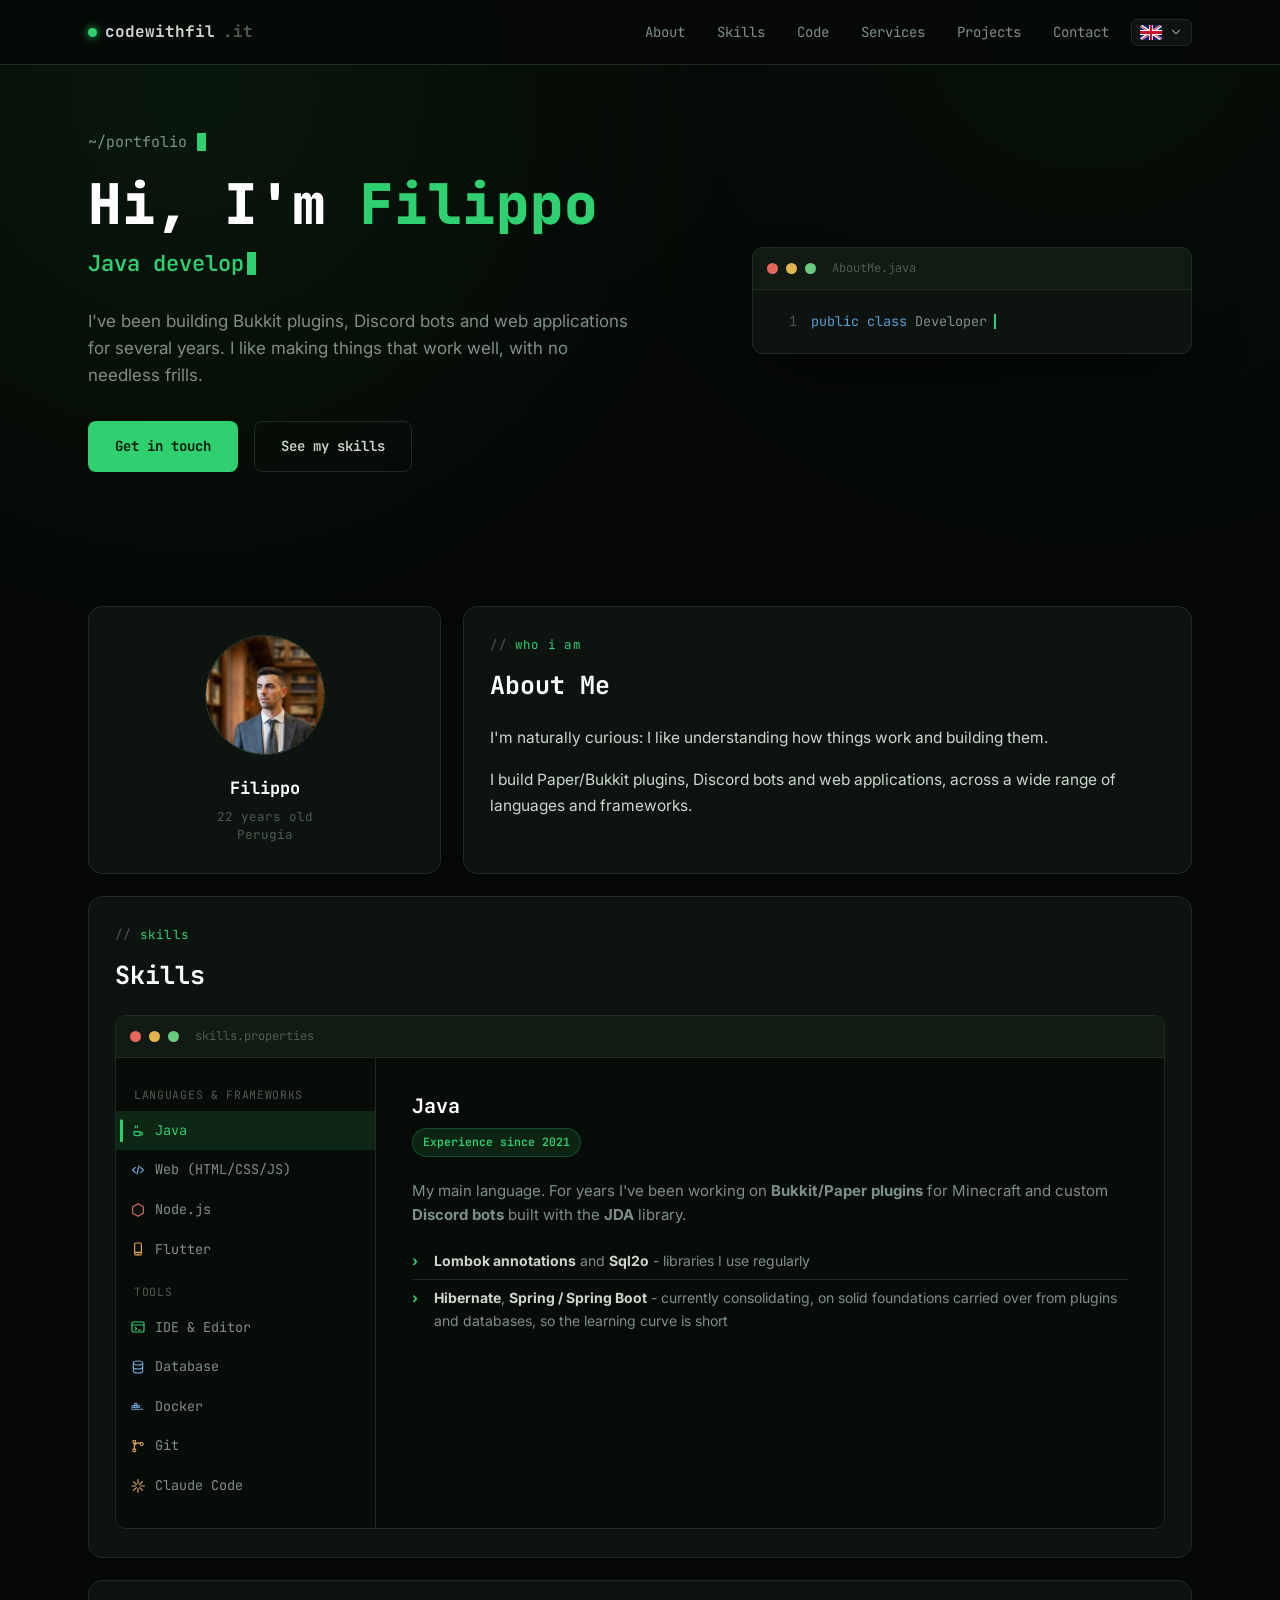
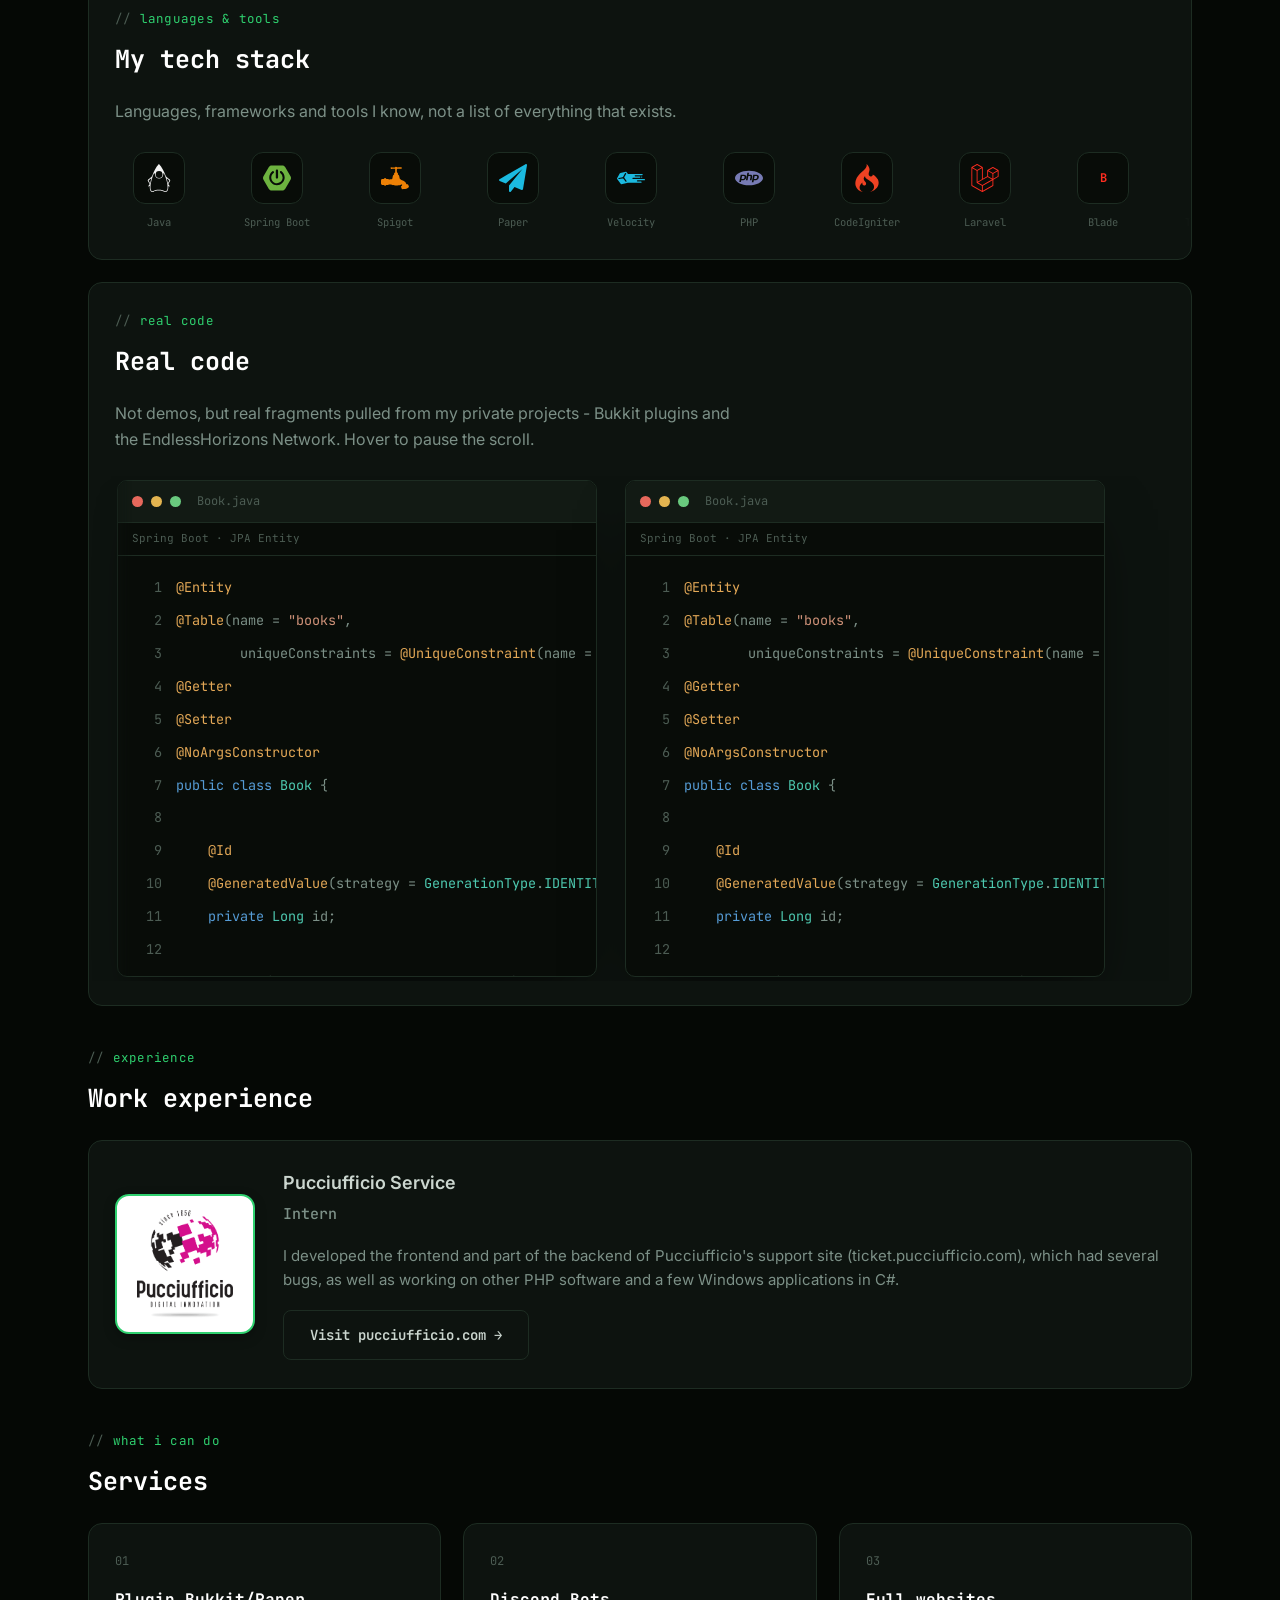
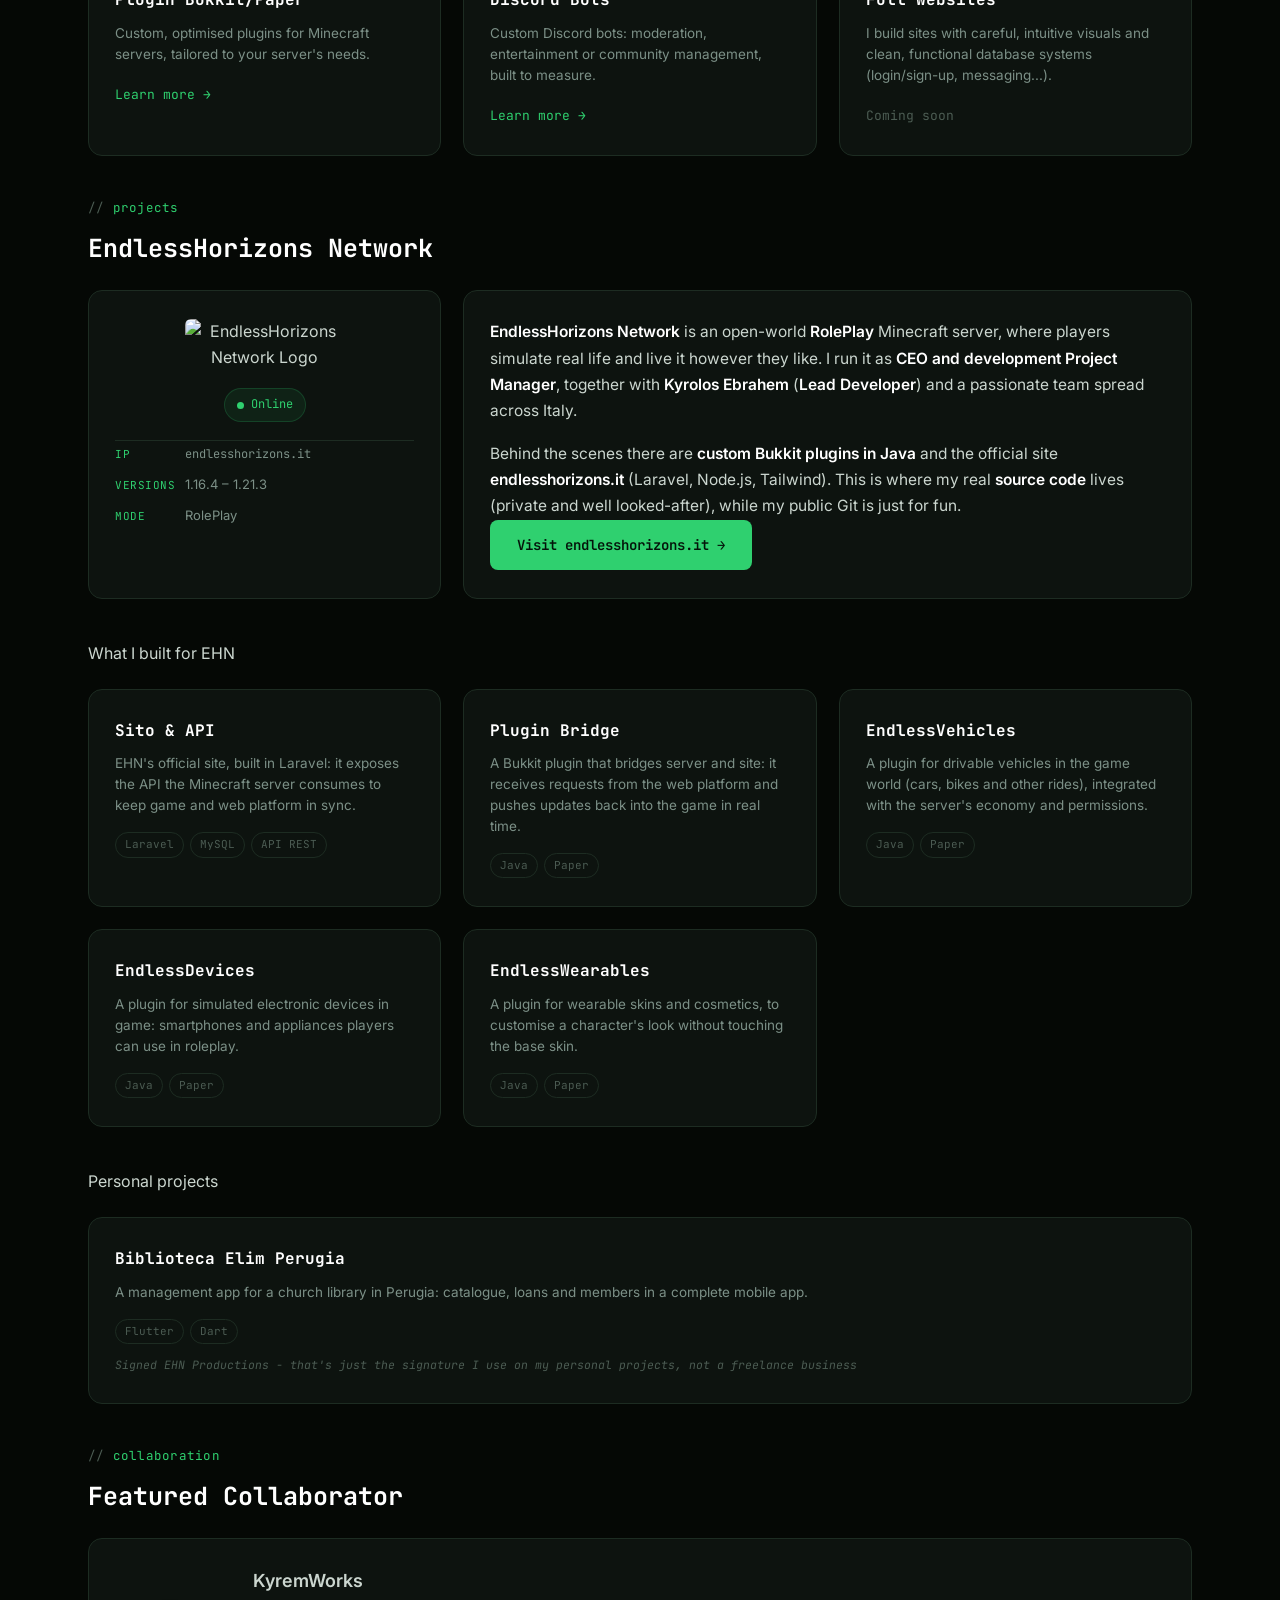
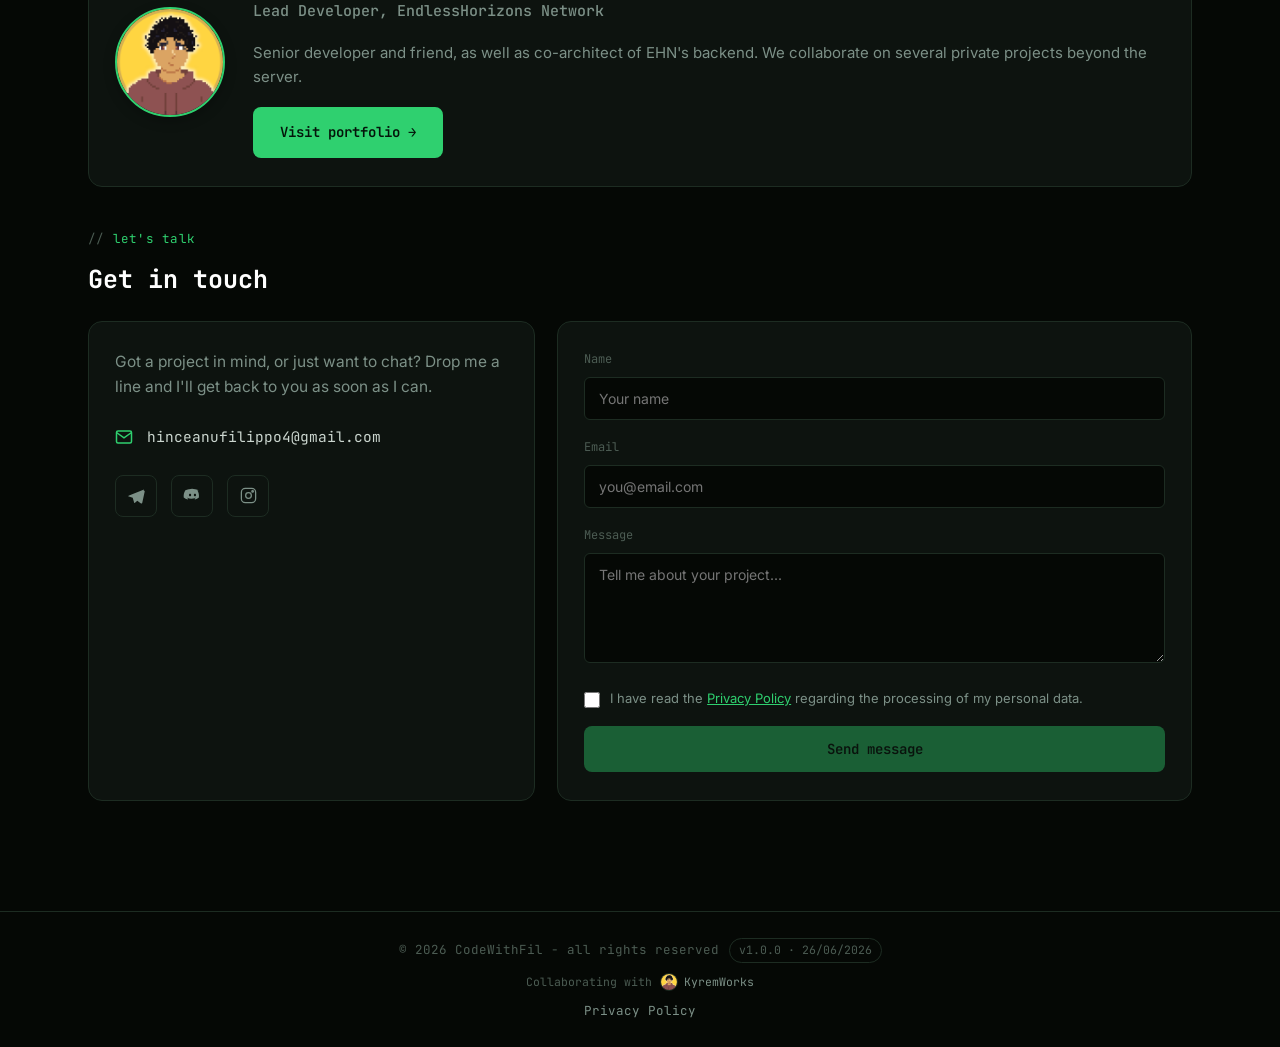
==== commit 1fe59766: "Add work experience section featuring Pucciufficio Service Adds a new "Esperienza lavorativa" / "Wor" ====
--- a/index.html
+++ b/index.html
@@ -407,6 +407,26 @@
             </div>
         </div>
 
+        <!-- ===== EXPERIENCE ===== -->
+        <div class="bento-label" id="experience">
+            <div class="card-kicker" data-i18n="exp.eyebrow">esperienza</div>
+            <h2 class="card-title" data-i18n="exp.title">Esperienza lavorativa</h2>
+        </div>
+
+        <div class="bento-item span-12 tile-card collab-card experience-card">
+            <div class="experience-logo">
+                <img src="./assets/img/pucciufficio.png" alt="Pucciufficio Service" />
+            </div>
+            <div class="collab-content">
+                <h3>Pucciufficio Service</h3>
+                <p class="collab-role" data-i18n="exp.pucci.role">Tirocinante</p>
+                <p data-i18n="exp.pucci.desc">Ho sviluppato il frontend e parte del backend del sito di assistenza di
+                    Pucciufficio (ticket.pucciufficio.com), che presentava diversi bug, oltre a lavorare su altri
+                    software in PHP e alcune applicazioni Windows in C#.</p>
+                <a href="https://www.pucciufficio.com/" target="_blank" rel="noopener noreferrer" class="btn btn-ghost" data-i18n="exp.pucci.visit">Visita pucciufficio.com →</a>
+            </div>
+        </div>
+
         <!-- ===== SERVICES ===== -->
         <div class="bento-label" id="services">
             <div class="card-kicker" data-i18n="services.eyebrow">cosa posso fare</div>
--- a/assets/css/style.css
+++ b/assets/css/style.css
@@ -1203,6 +1203,29 @@
     word-break: break-all;
 }
 
+/* ===== EXPERIENCE ===== */
+.experience-logo {
+    flex-shrink: 0;
+    width: 140px;
+    height: 140px;
+    border-radius: 14px;
+    overflow: hidden;
+    background: #fff;
+    border: 2px solid var(--green);
+    box-shadow: 0 4px 12px #00000040;
+    display: flex;
+    align-items: center;
+    justify-content: center;
+    padding: 14px;
+}
+
+.experience-logo img {
+    width: 100%;
+    height: 100%;
+    object-fit: contain;
+    display: block;
+}
+
 /* ===== COLLABORATOR ===== */
 .collab-card {
     display: flex;
@@ -1474,6 +1497,10 @@
     .collab-card {
         flex-direction: column;
         text-align: center;
+    }
+
+    .experience-logo {
+        margin: 0 auto;
     }
 }
 
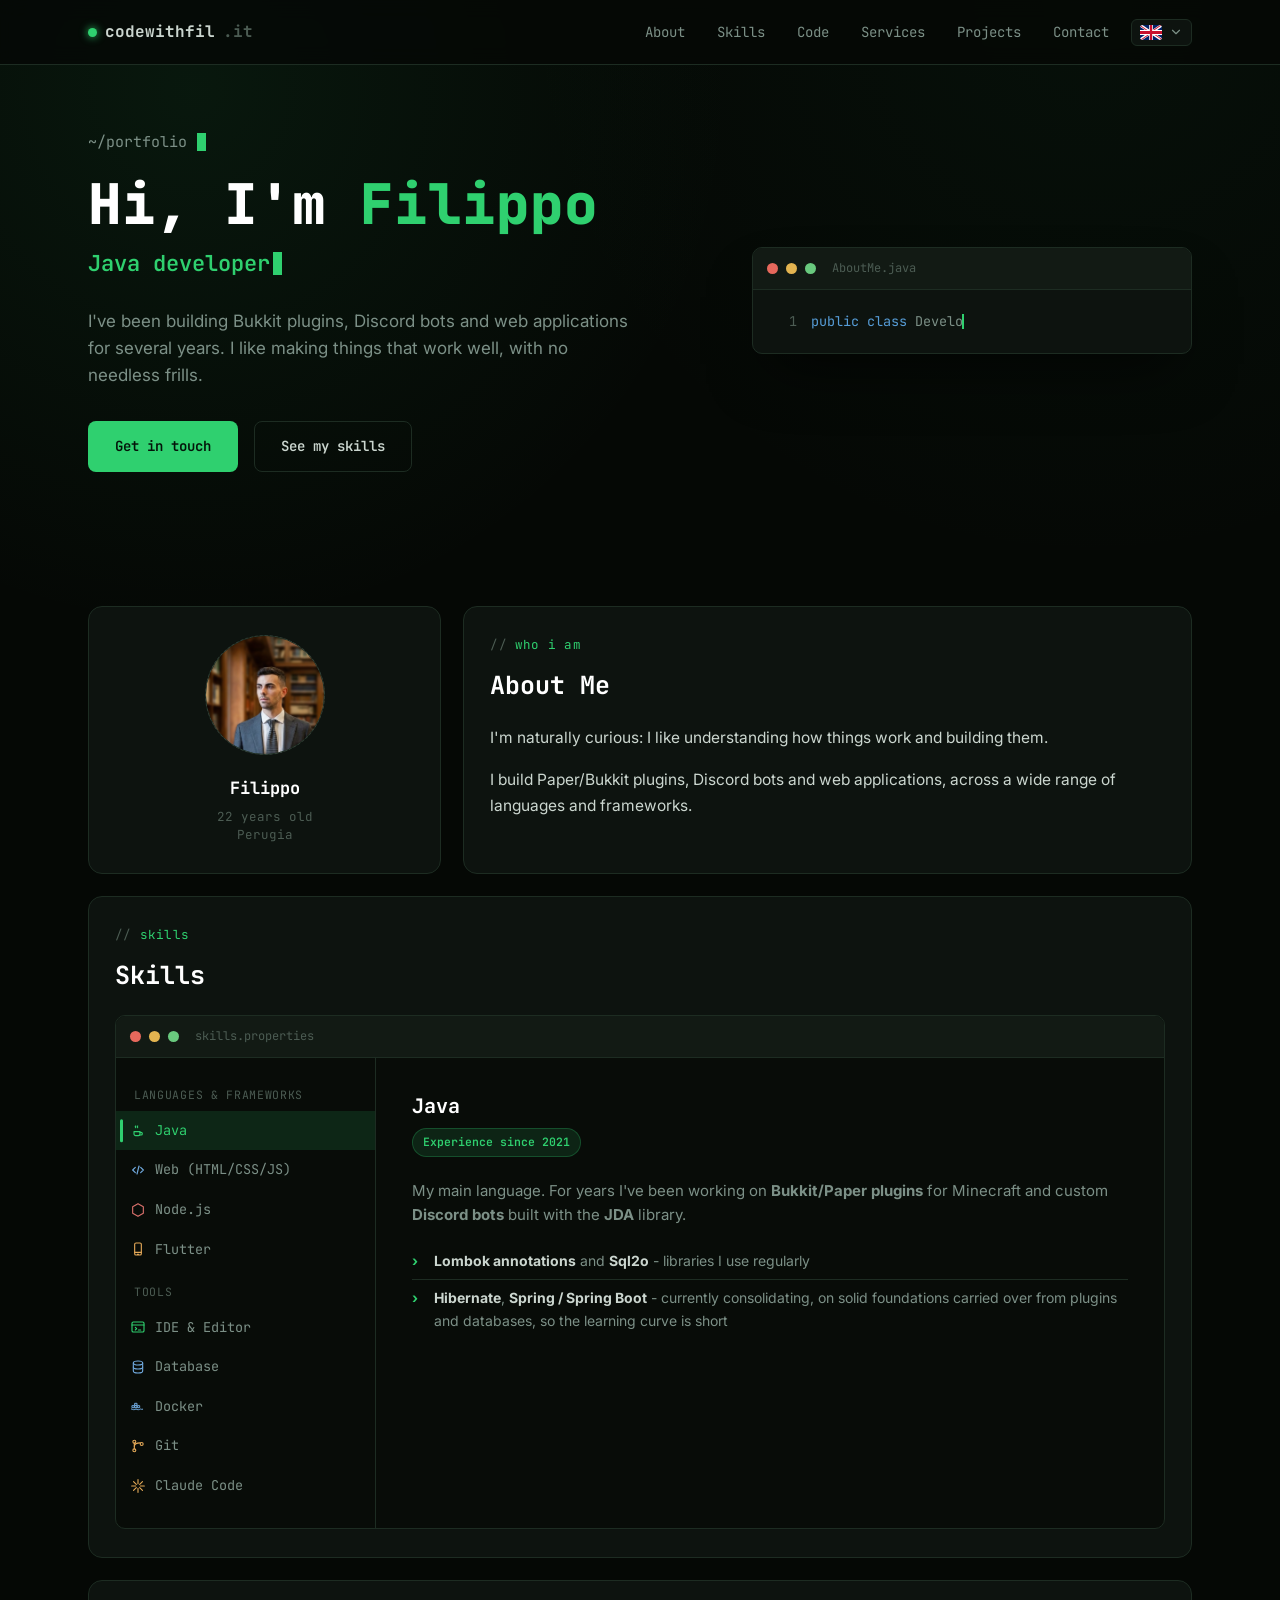
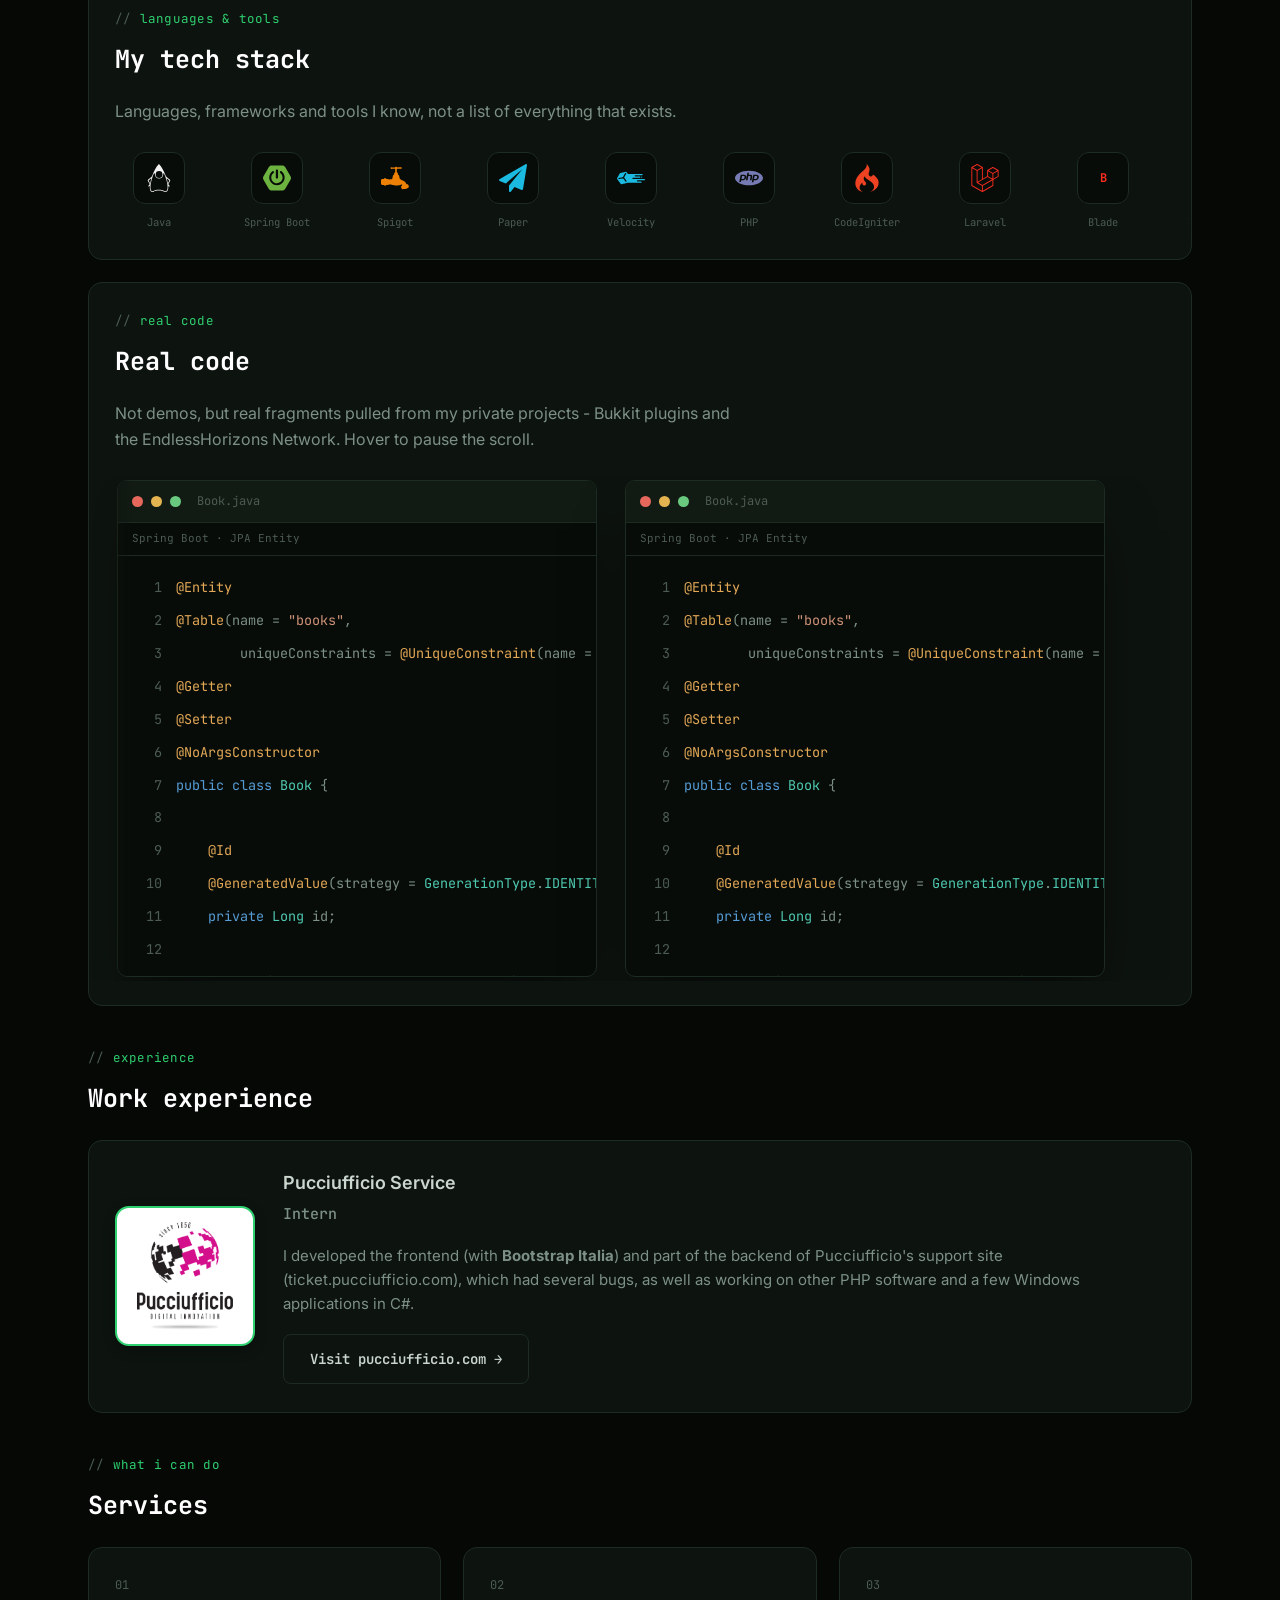
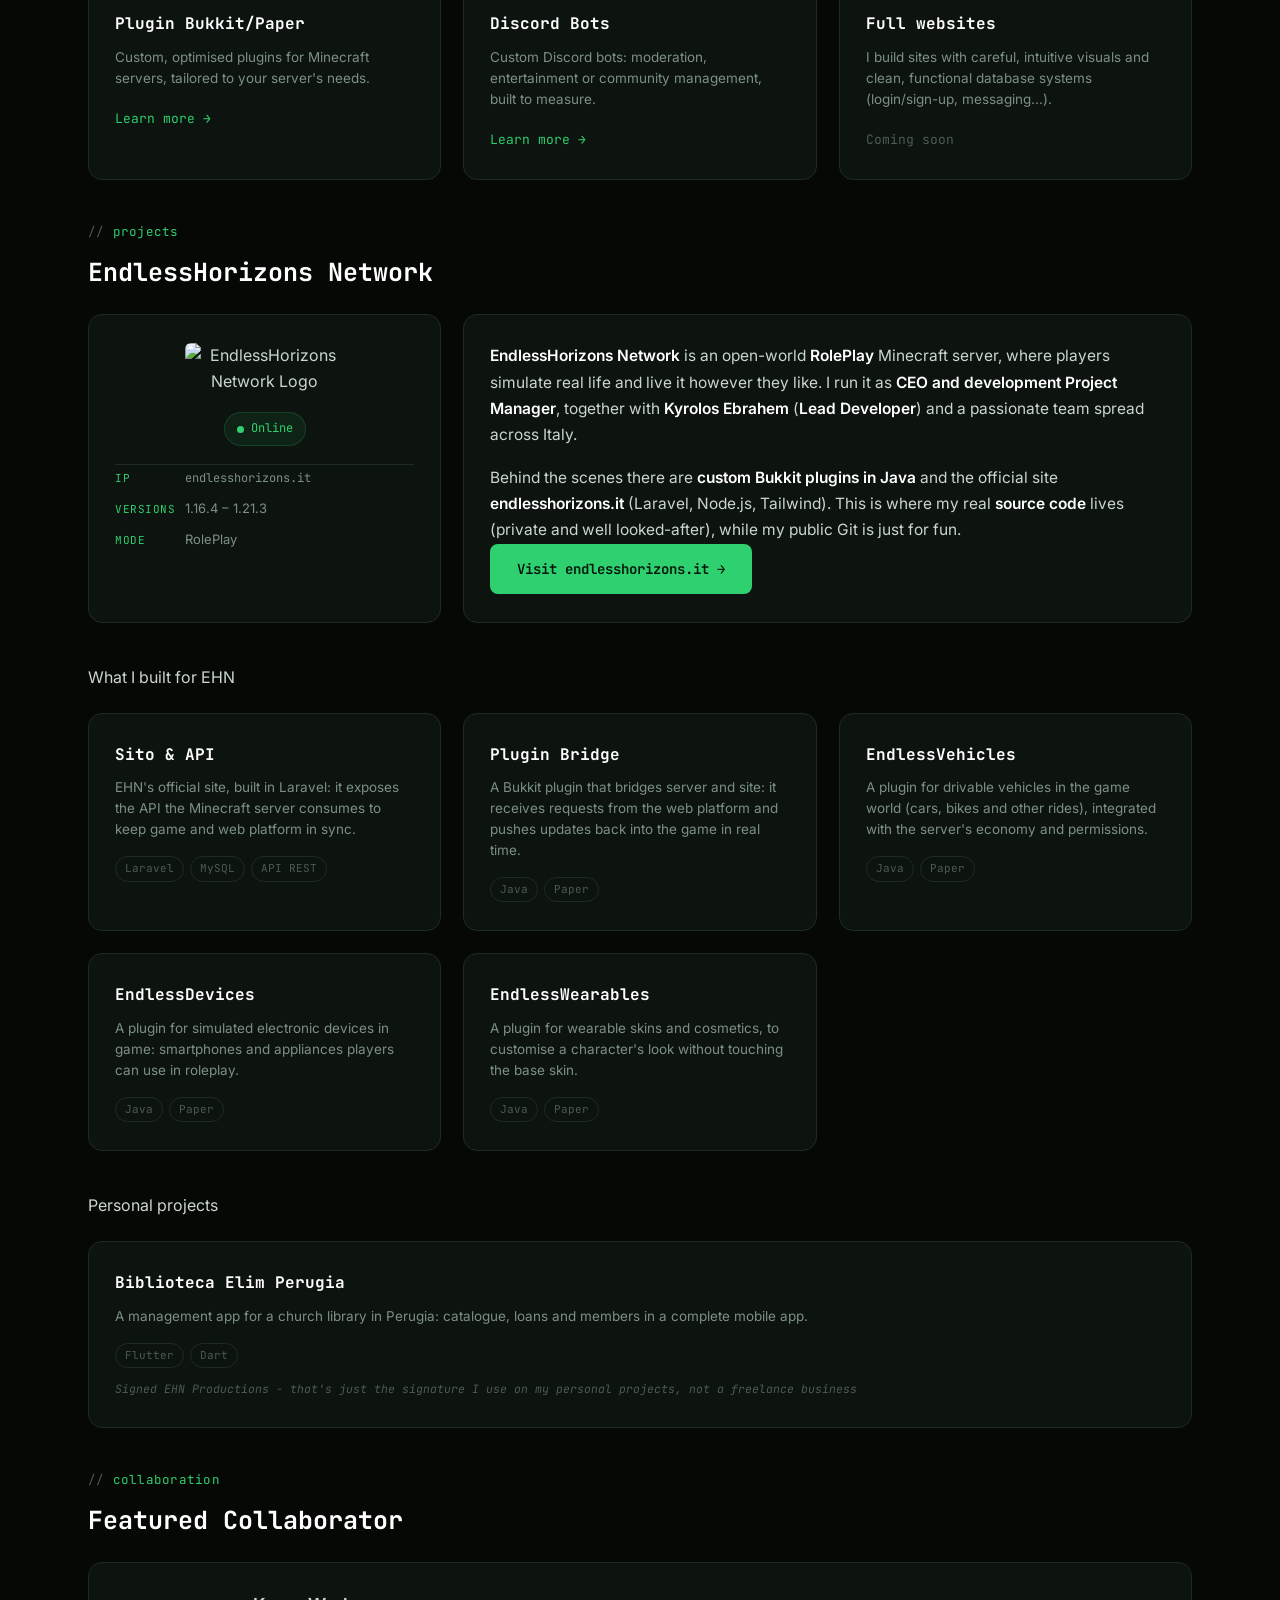
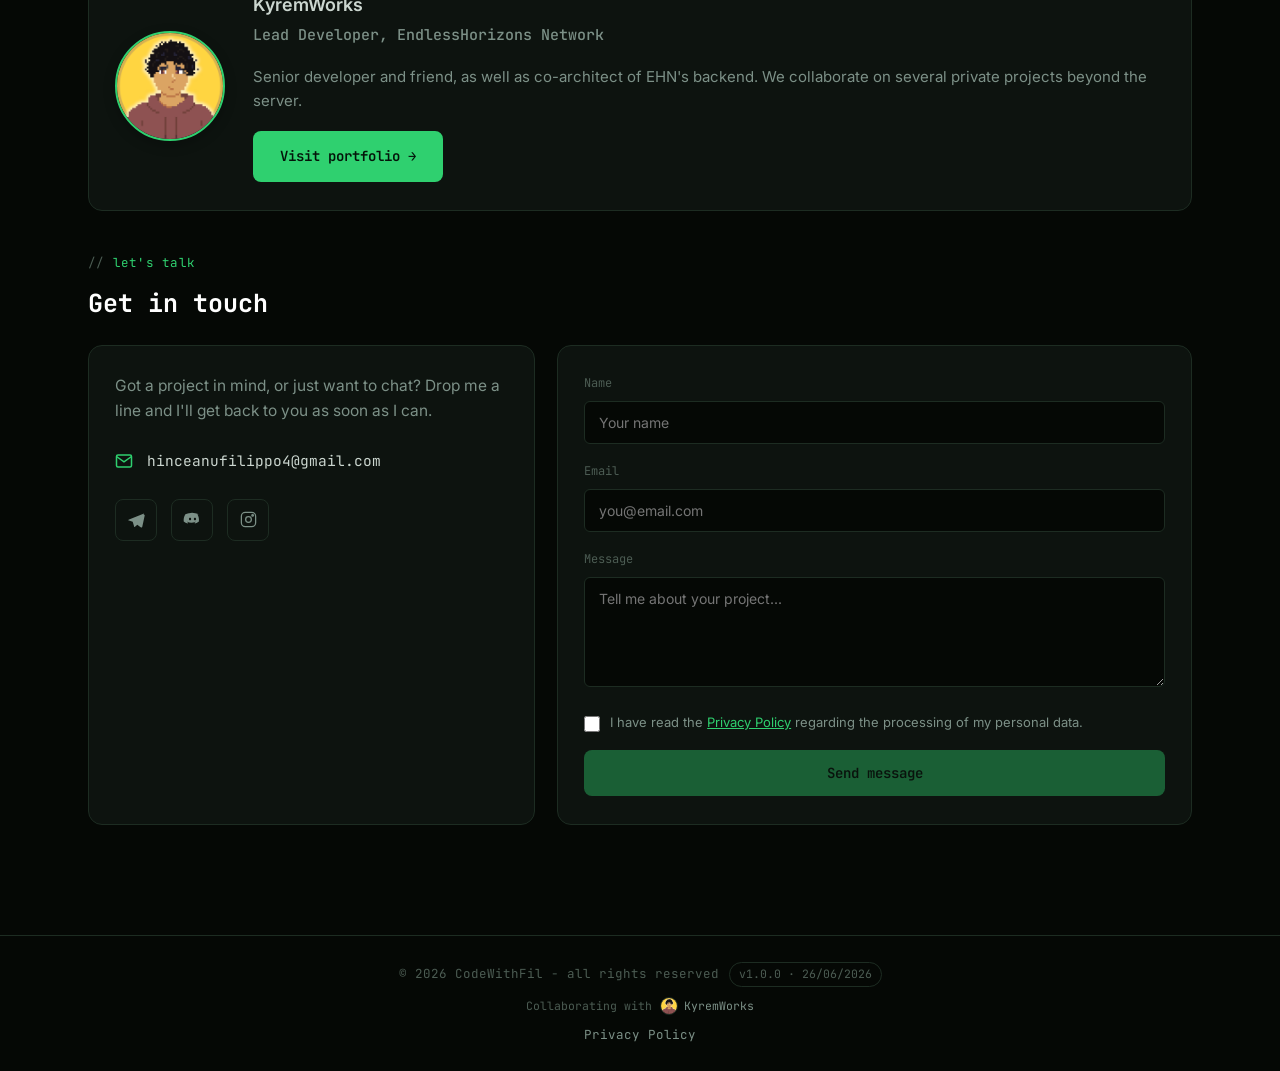
==== commit 8faa2d44: "Mention Bootstrap Italia in the Pucciufficio Service experience Co-Authored-By: Claude Sonnet 5 <nor" ====
--- a/index.html
+++ b/index.html
@@ -420,9 +420,9 @@
             <div class="collab-content">
                 <h3>Pucciufficio Service</h3>
                 <p class="collab-role" data-i18n="exp.pucci.role">Tirocinante</p>
-                <p data-i18n="exp.pucci.desc">Ho sviluppato il frontend e parte del backend del sito di assistenza di
-                    Pucciufficio (ticket.pucciufficio.com), che presentava diversi bug, oltre a lavorare su altri
-                    software in PHP e alcune applicazioni Windows in C#.</p>
+                <p data-i18n="exp.pucci.desc">Ho sviluppato il frontend (con <strong>Bootstrap Italia</strong>) e parte del
+                    backend del sito di assistenza di Pucciufficio (ticket.pucciufficio.com), che presentava diversi
+                    bug, oltre a lavorare su altri software in PHP e alcune applicazioni Windows in C#.</p>
                 <a href="https://www.pucciufficio.com/" target="_blank" rel="noopener noreferrer" class="btn btn-ghost" data-i18n="exp.pucci.visit">Visita pucciufficio.com →</a>
             </div>
         </div>
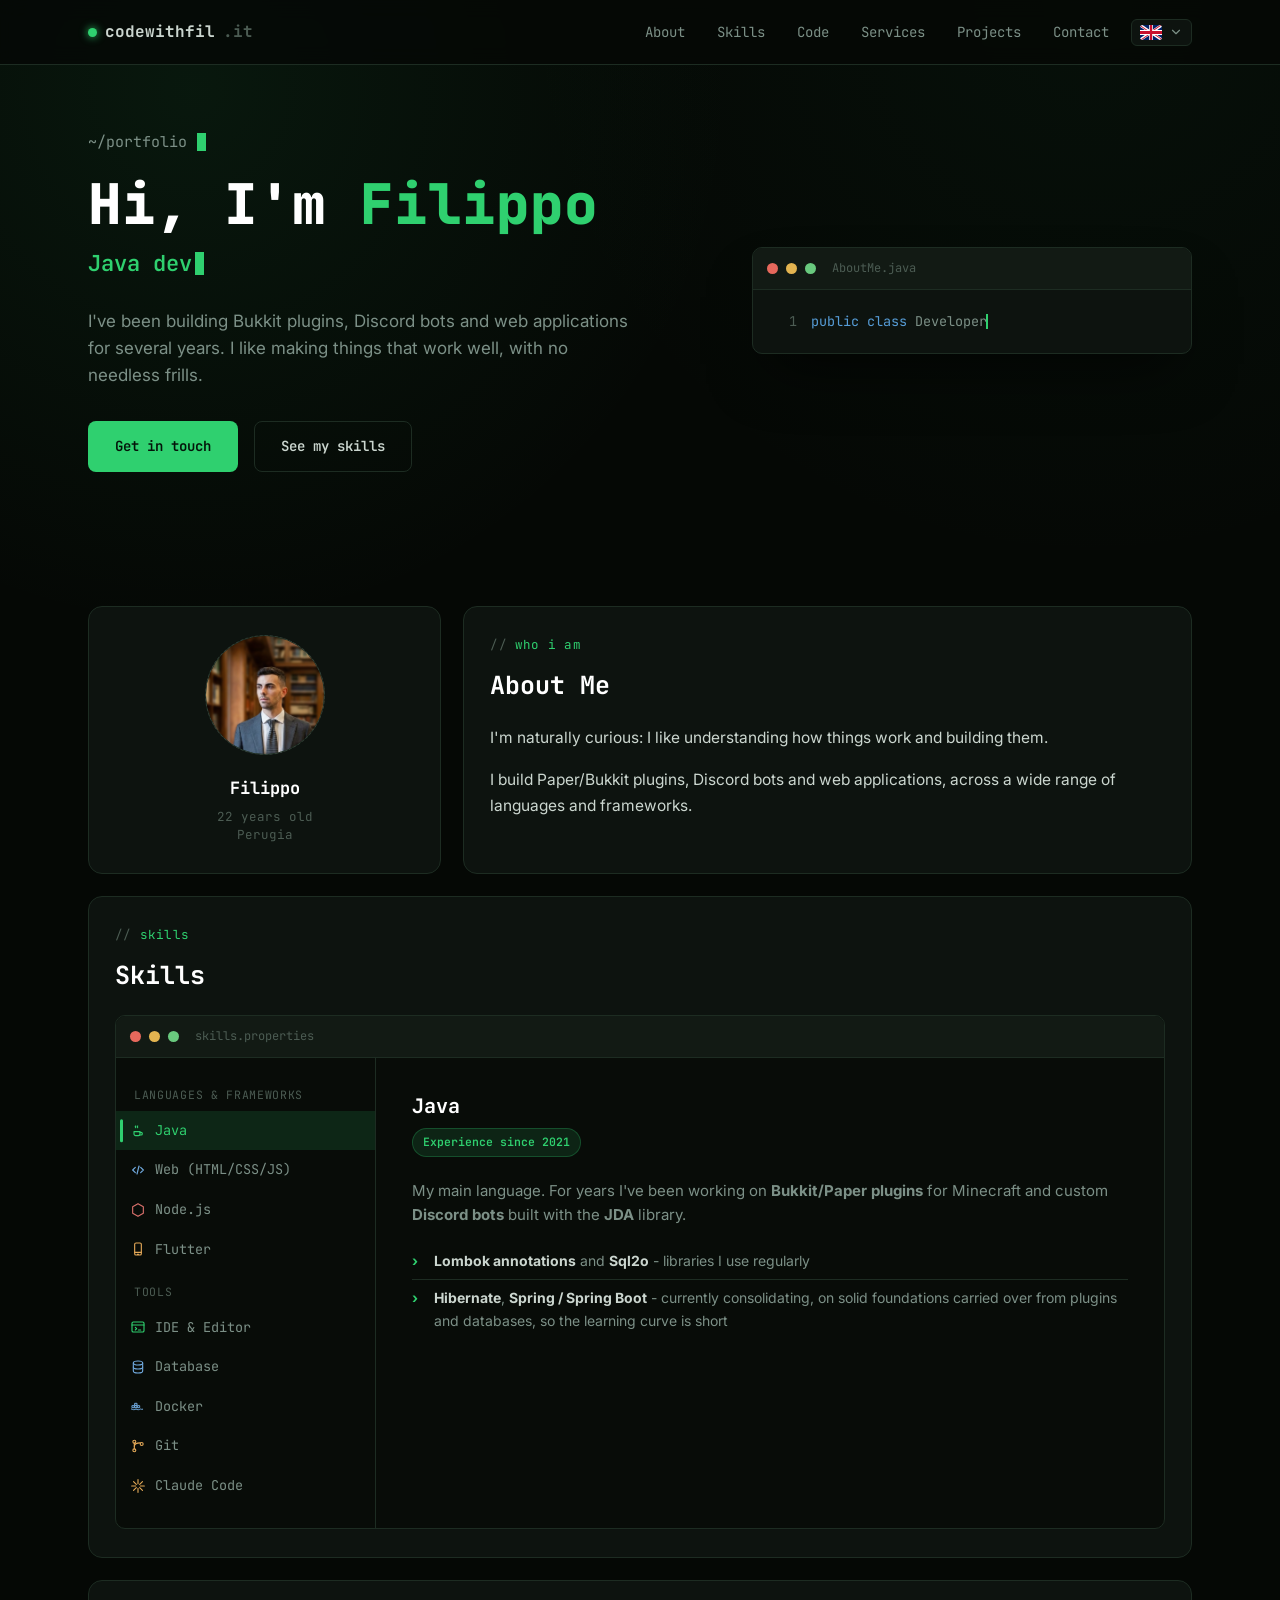
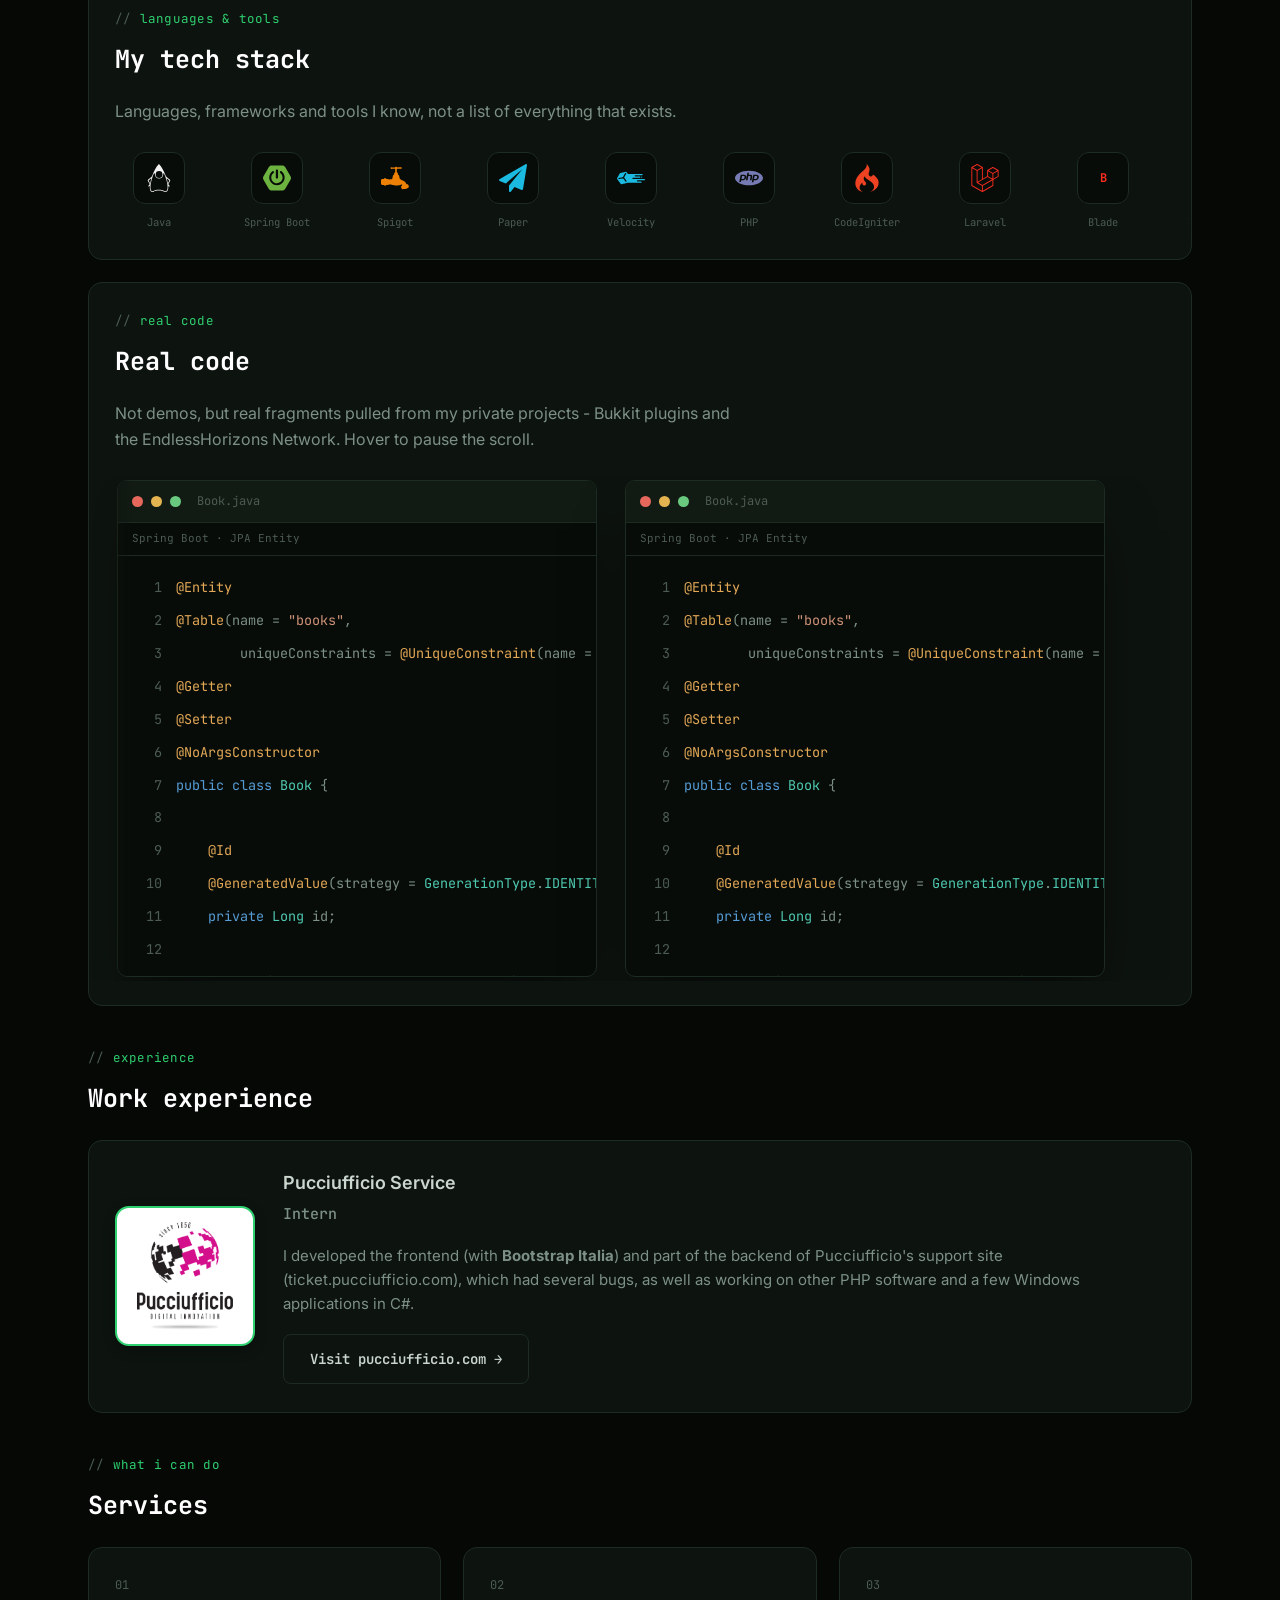
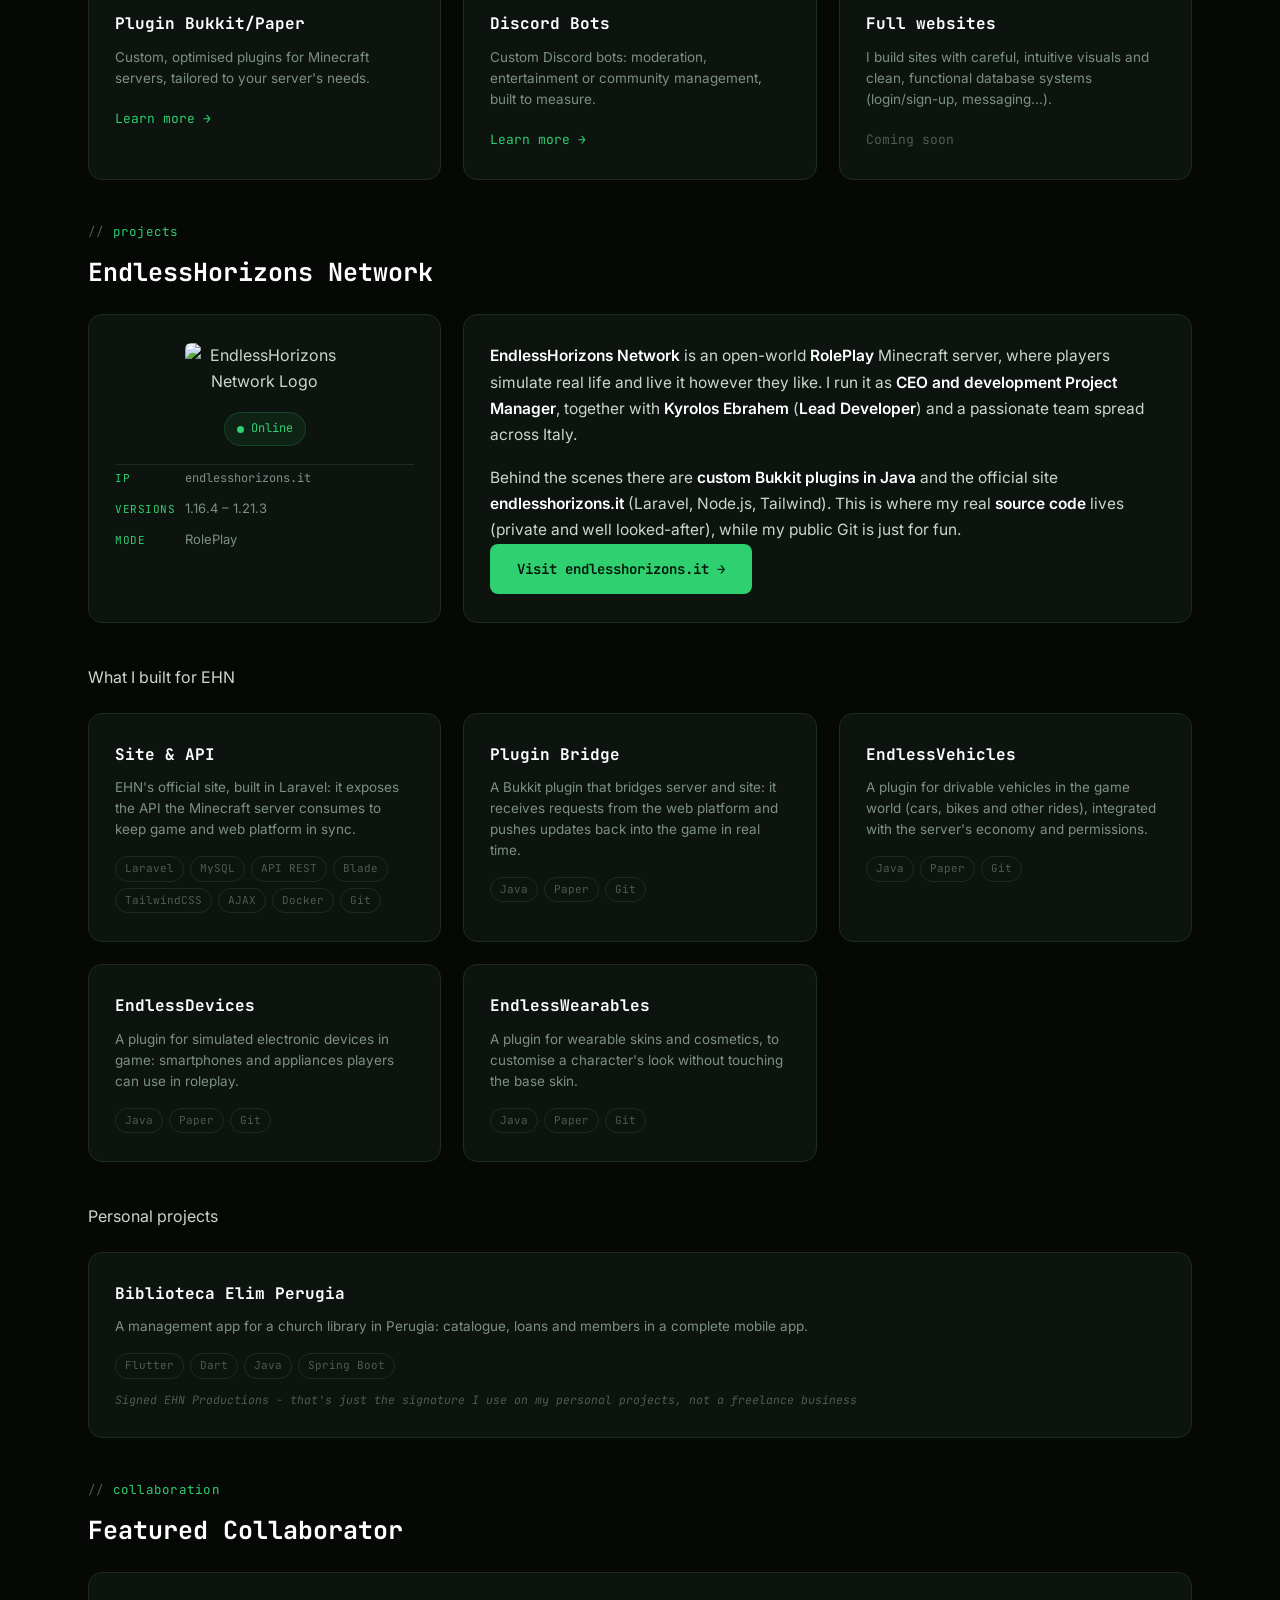
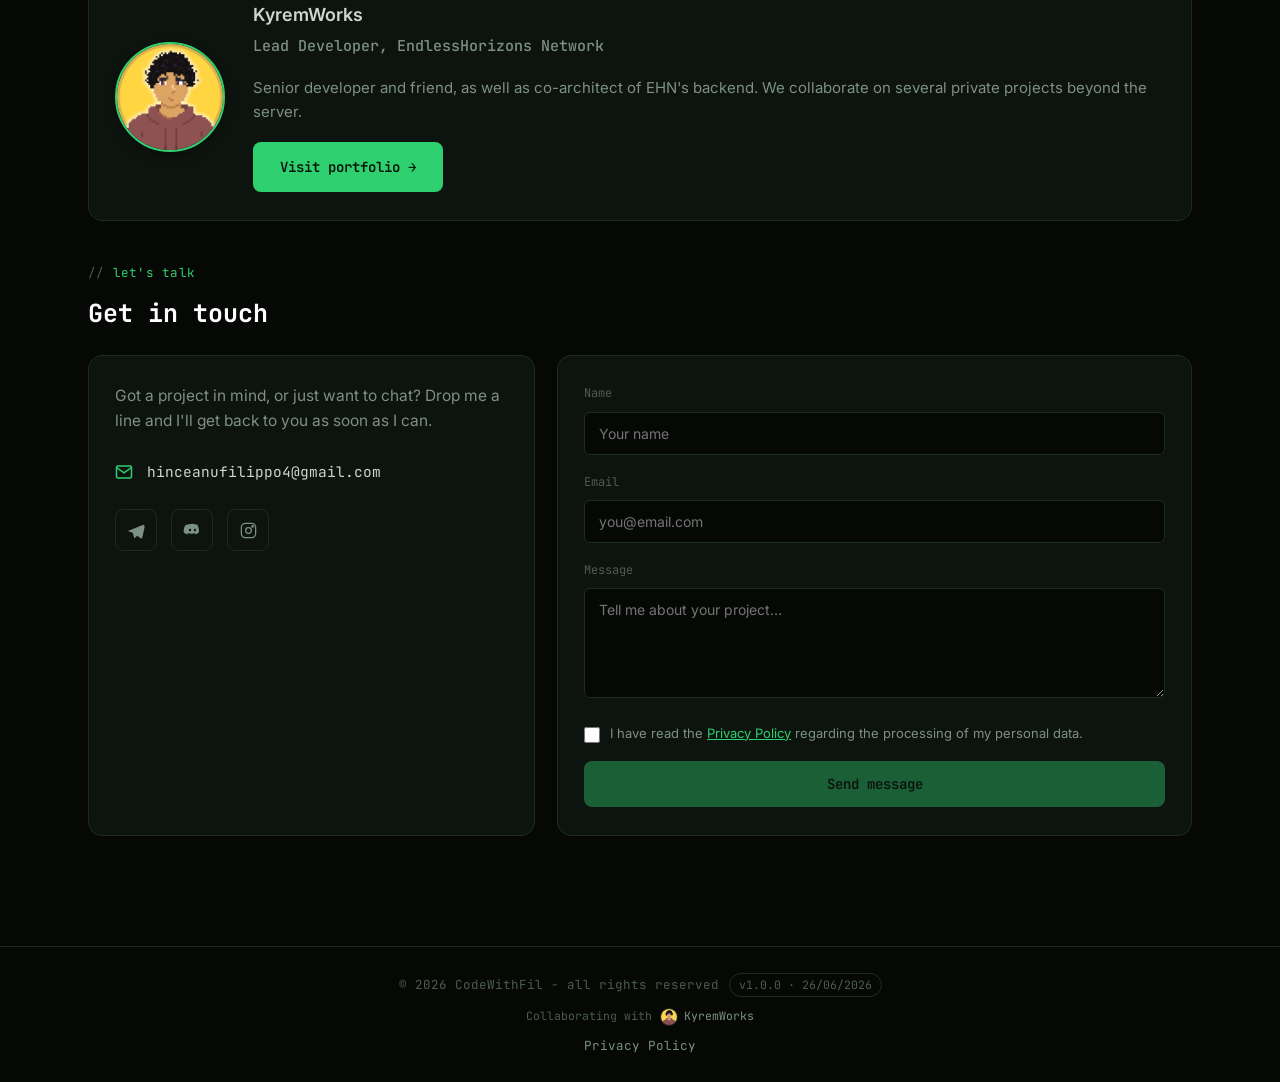
==== commit 7df6a2ac: "Expand tech tags on EHN plugins and personal project cards Site & API now lists Blade, TailwindCSS, " ====
--- a/index.html
+++ b/index.html
@@ -494,34 +494,34 @@
         <div class="bento-label" data-i18n="projects.ehnHeading">Cosa ho sviluppato per EHN</div>
 
         <div class="bento-item span-4 tile-card">
-            <h4 class="tile-title">Sito &amp; API</h4>
+            <h4 class="tile-title" data-i18n="projects.ehn1.title">Sito &amp; API</h4>
             <p class="tile-text" data-i18n="projects.ehn1.p">Il sito ufficiale di EHN, costruito in Laravel: espone le API che il server Minecraft
                 consuma per sincronizzare dati tra gioco e piattaforma web.</p>
-            <div class="tile-tags"><span>Laravel</span><span>MySQL</span><span>API REST</span></div>
+            <div class="tile-tags"><span>Laravel</span><span>MySQL</span><span>API REST</span><span>Blade</span><span>TailwindCSS</span><span>AJAX</span><span>Docker</span><span>Git</span></div>
         </div>
         <div class="bento-item span-4 tile-card">
             <h4 class="tile-title">Plugin Bridge</h4>
             <p class="tile-text" data-i18n="projects.ehn2.p">Plugin Bukkit che fa da ponte tra server e sito: riceve le richieste dalla piattaforma
                 web e invia in tempo reale gli aggiornamenti al gioco.</p>
-            <div class="tile-tags"><span>Java</span><span>Paper</span></div>
+            <div class="tile-tags"><span>Java</span><span>Paper</span><span>Git</span></div>
         </div>
         <div class="bento-item span-4 tile-card">
             <h4 class="tile-title">EndlessVehicles</h4>
             <p class="tile-text" data-i18n="projects.ehn3.p">Plugin per veicoli guidabili nel mondo di gioco (auto, moto e altri mezzi), integrato
                 con l'economia e i permessi del server.</p>
-            <div class="tile-tags"><span>Java</span><span>Paper</span></div>
+            <div class="tile-tags"><span>Java</span><span>Paper</span><span>Git</span></div>
         </div>
         <div class="bento-item span-4 tile-card">
             <h4 class="tile-title">EndlessDevices</h4>
             <p class="tile-text" data-i18n="projects.ehn4.p">Plugin per dispositivi elettronici simulati in game: smartphone ed elettrodomestici
                 utilizzabili dai giocatori nel roleplay.</p>
-            <div class="tile-tags"><span>Java</span><span>Paper</span></div>
+            <div class="tile-tags"><span>Java</span><span>Paper</span><span>Git</span></div>
         </div>
         <div class="bento-item span-4 tile-card">
             <h4 class="tile-title">EndlessWearables</h4>
             <p class="tile-text" data-i18n="projects.ehn5.p">Plugin per skin e cosmetici indossabili, per personalizzare l'aspetto del personaggio
                 senza toccare la skin di base.</p>
-            <div class="tile-tags"><span>Java</span><span>Paper</span></div>
+            <div class="tile-tags"><span>Java</span><span>Paper</span><span>Git</span></div>
         </div>
 
         <div class="bento-label" data-i18n="projects.personalHeading">Progetti personali</div>
@@ -530,7 +530,7 @@
             <h4 class="tile-title">Biblioteca Elim Perugia</h4>
             <p class="tile-text" data-i18n="projects.personal1.p">Gestionale per la biblioteca di una chiesa di Perugia: catalogo, prestiti e
                 utenti in un'app mobile completa.</p>
-            <div class="tile-tags"><span>Flutter</span><span>Dart</span></div>
+            <div class="tile-tags"><span>Flutter</span><span>Dart</span><span>Java</span><span>Spring Boot</span></div>
             <div class="proj-signature" data-i18n="projects.personal1.sig">Firmato EHN Productions - è solo la firma che uso sui
                 miei progetti personali, non un'attività freelance</div>
         </div>
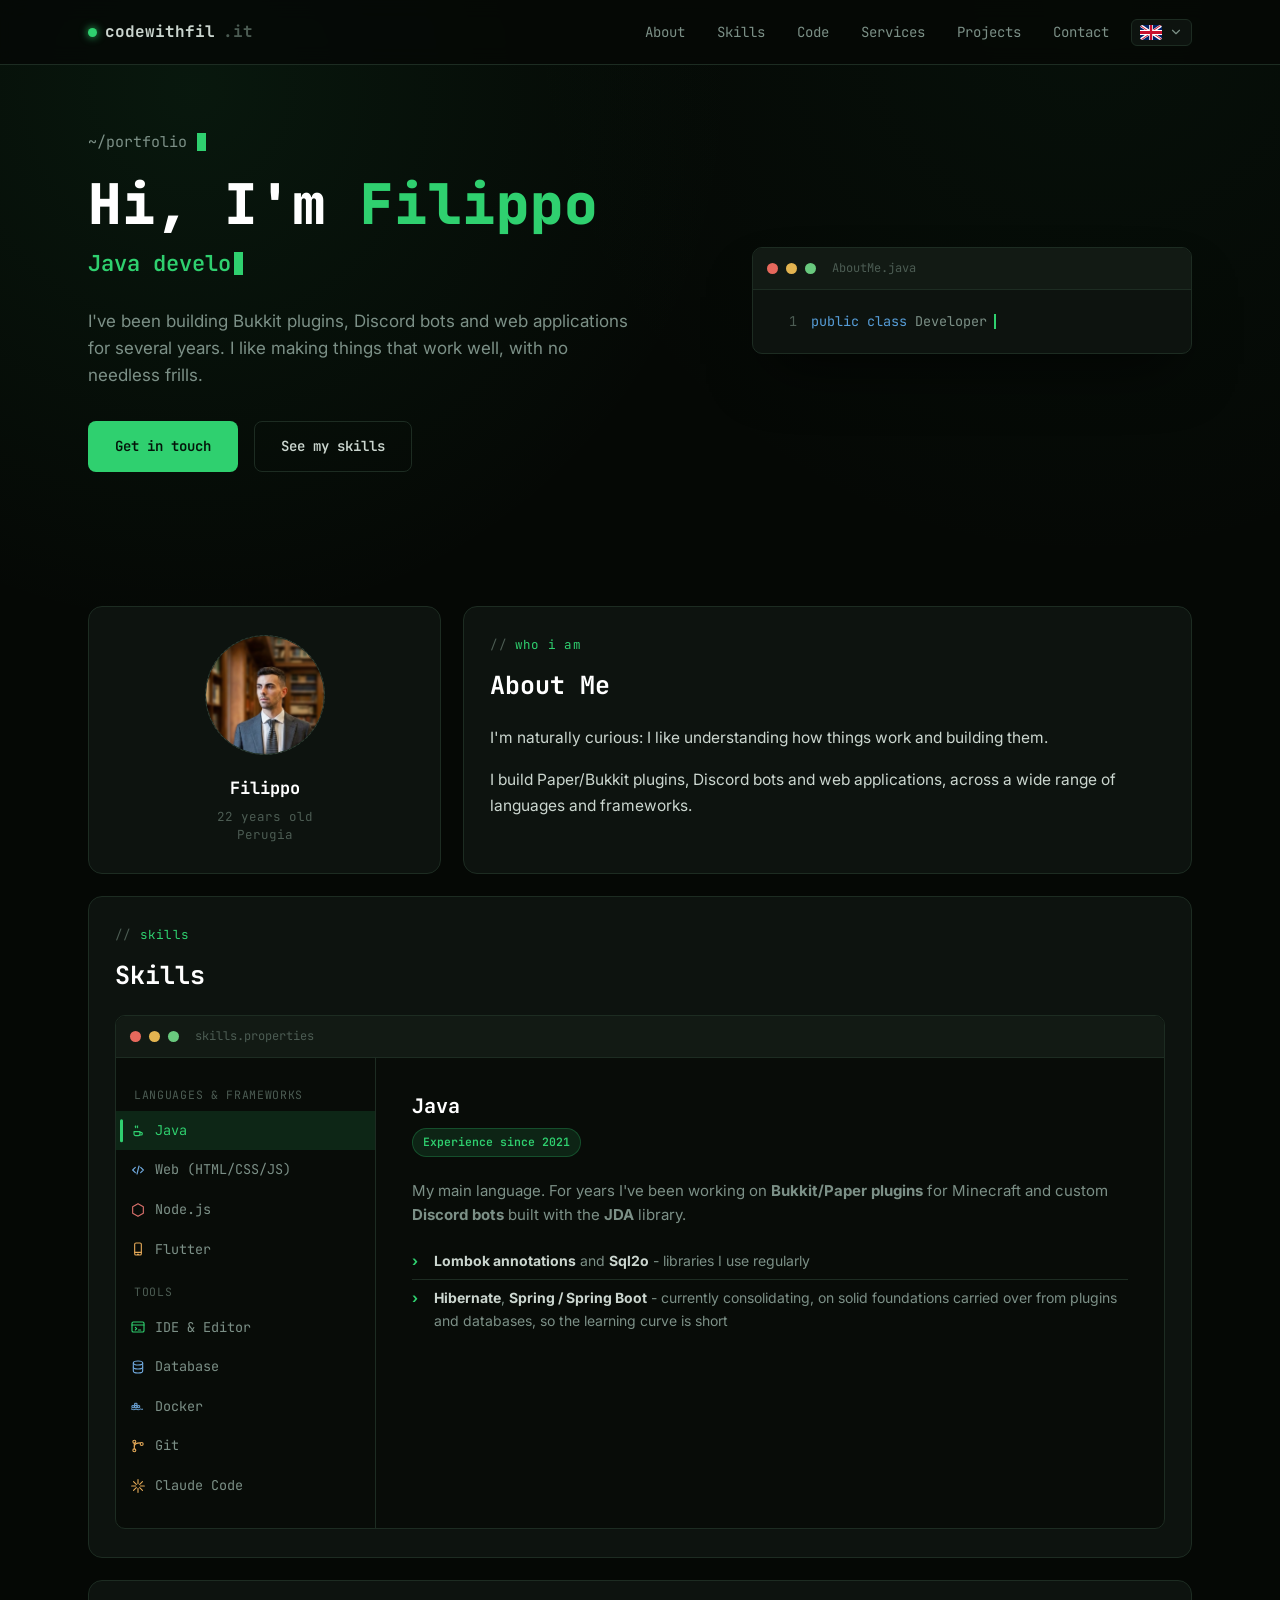
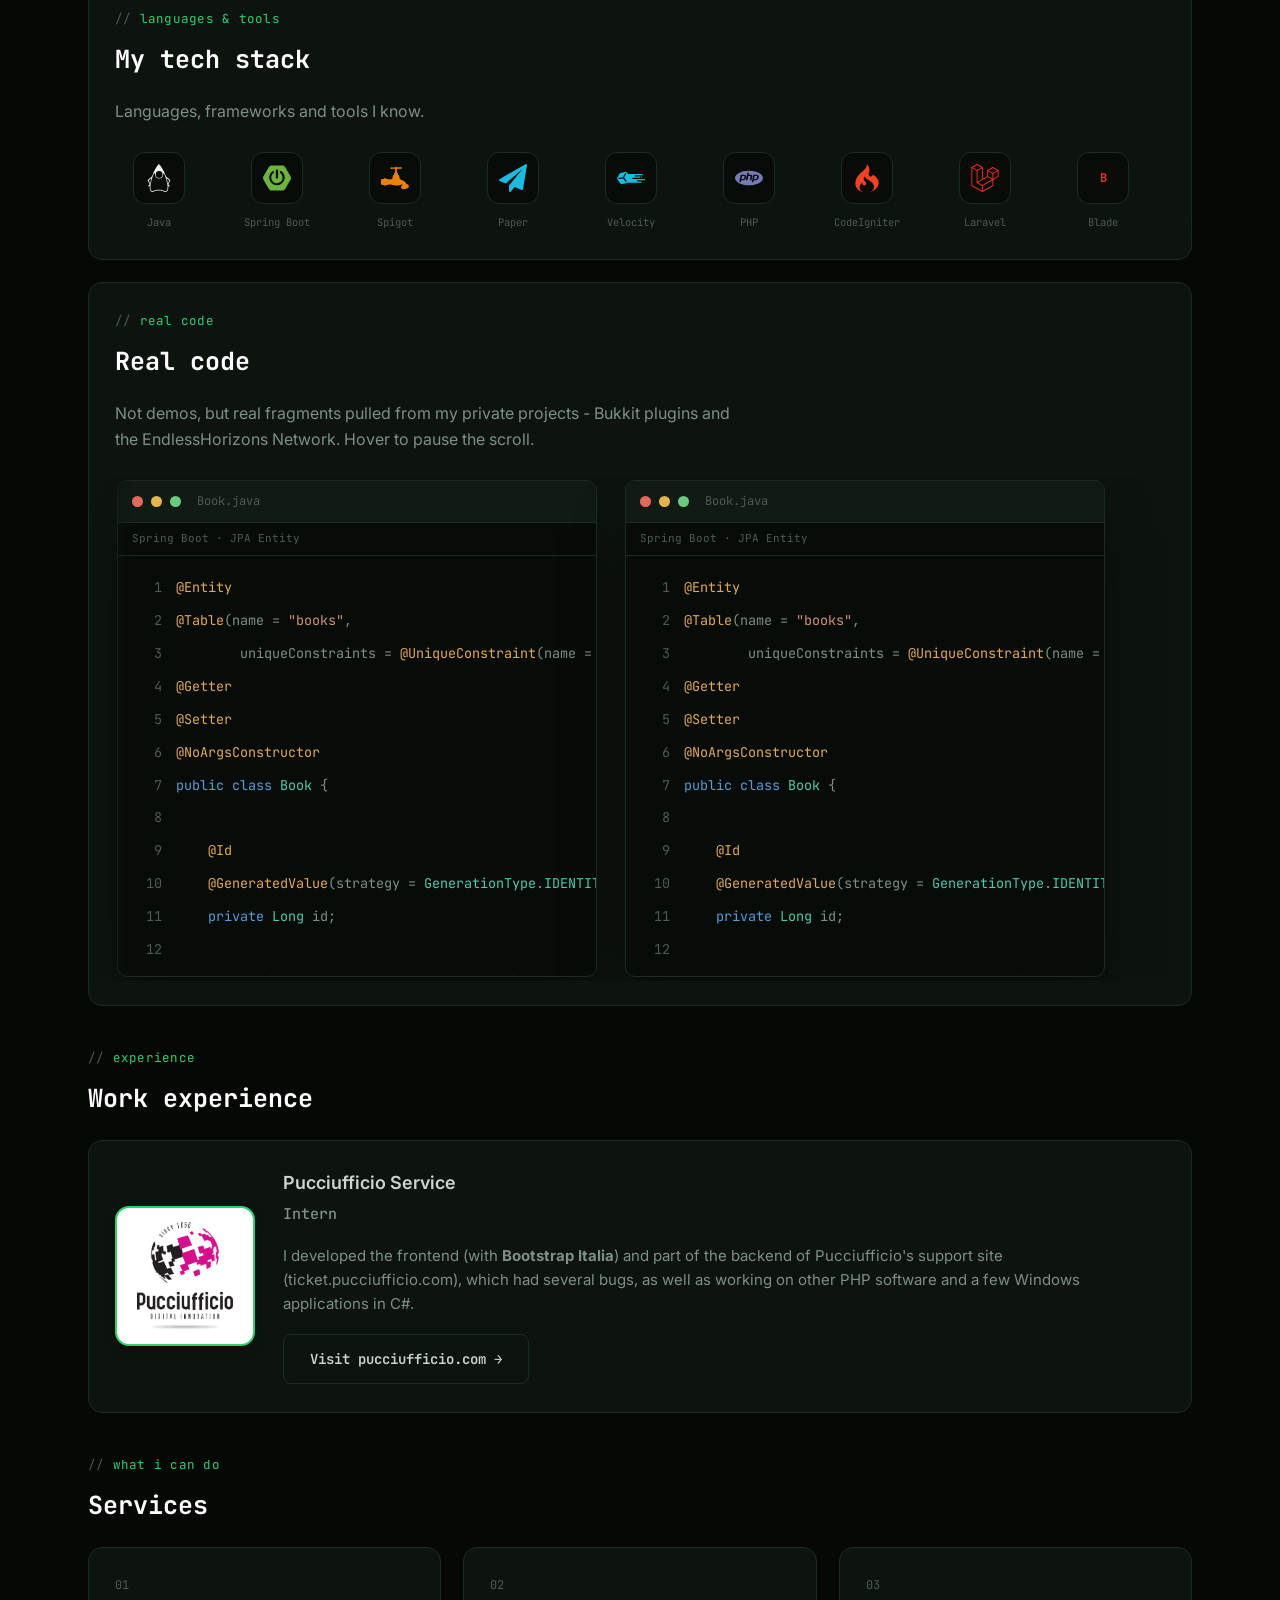
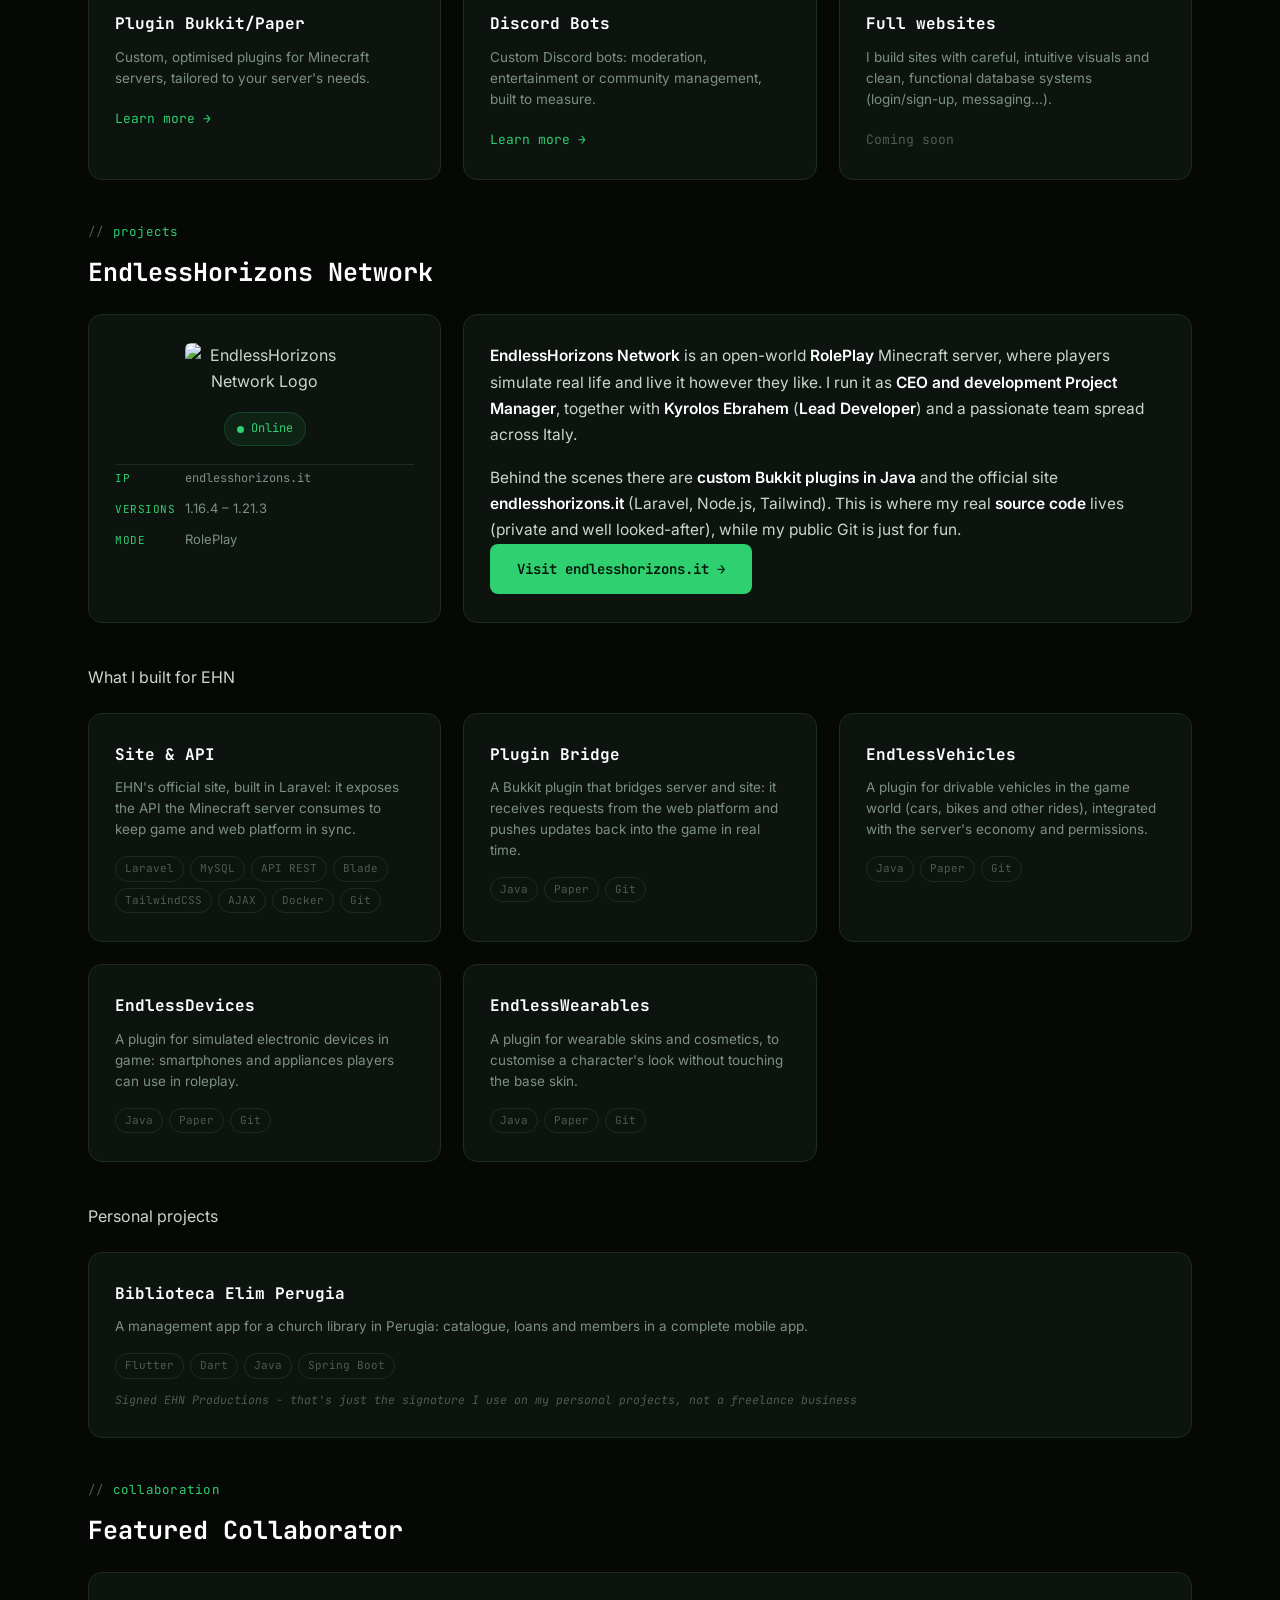
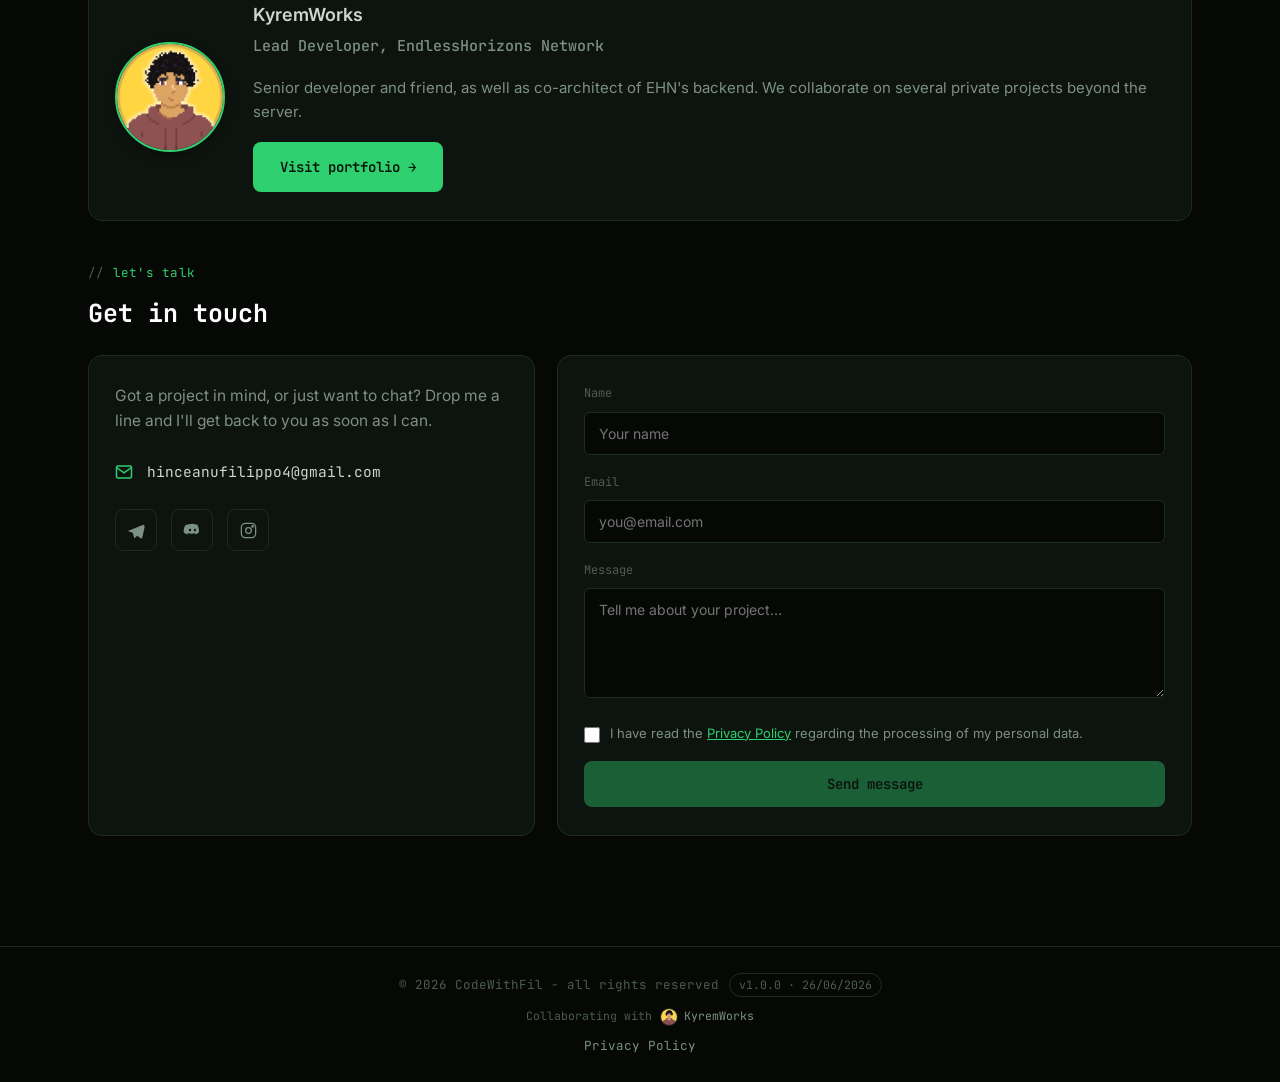
==== commit 4ba29836: "Trim the tech stack section intro text Co-Authored-By: Claude Sonnet 5 <noreply@anthropic.com> Claud" ====
--- a/index.html
+++ b/index.html
@@ -386,7 +386,7 @@
         <div class="bento-item span-12" id="stack">
             <div class="card-kicker" data-i18n="stack.eyebrow">linguaggi &amp; strumenti</div>
             <h2 class="card-title">My tech stack</h2>
-            <p class="code-intro" data-i18n="stack.intro">Linguaggi, framework e strumenti che conosco, non un elenco di tutto ciò che esiste.</p>
+            <p class="code-intro" data-i18n="stack.intro">Linguaggi, framework e strumenti che conosco.</p>
             <div class="tech-carousel" id="techCarousel">
                 <div class="tech-track" id="techTrack">
                     <!-- icone generate da JavaScript (assets/js/script.js) -->
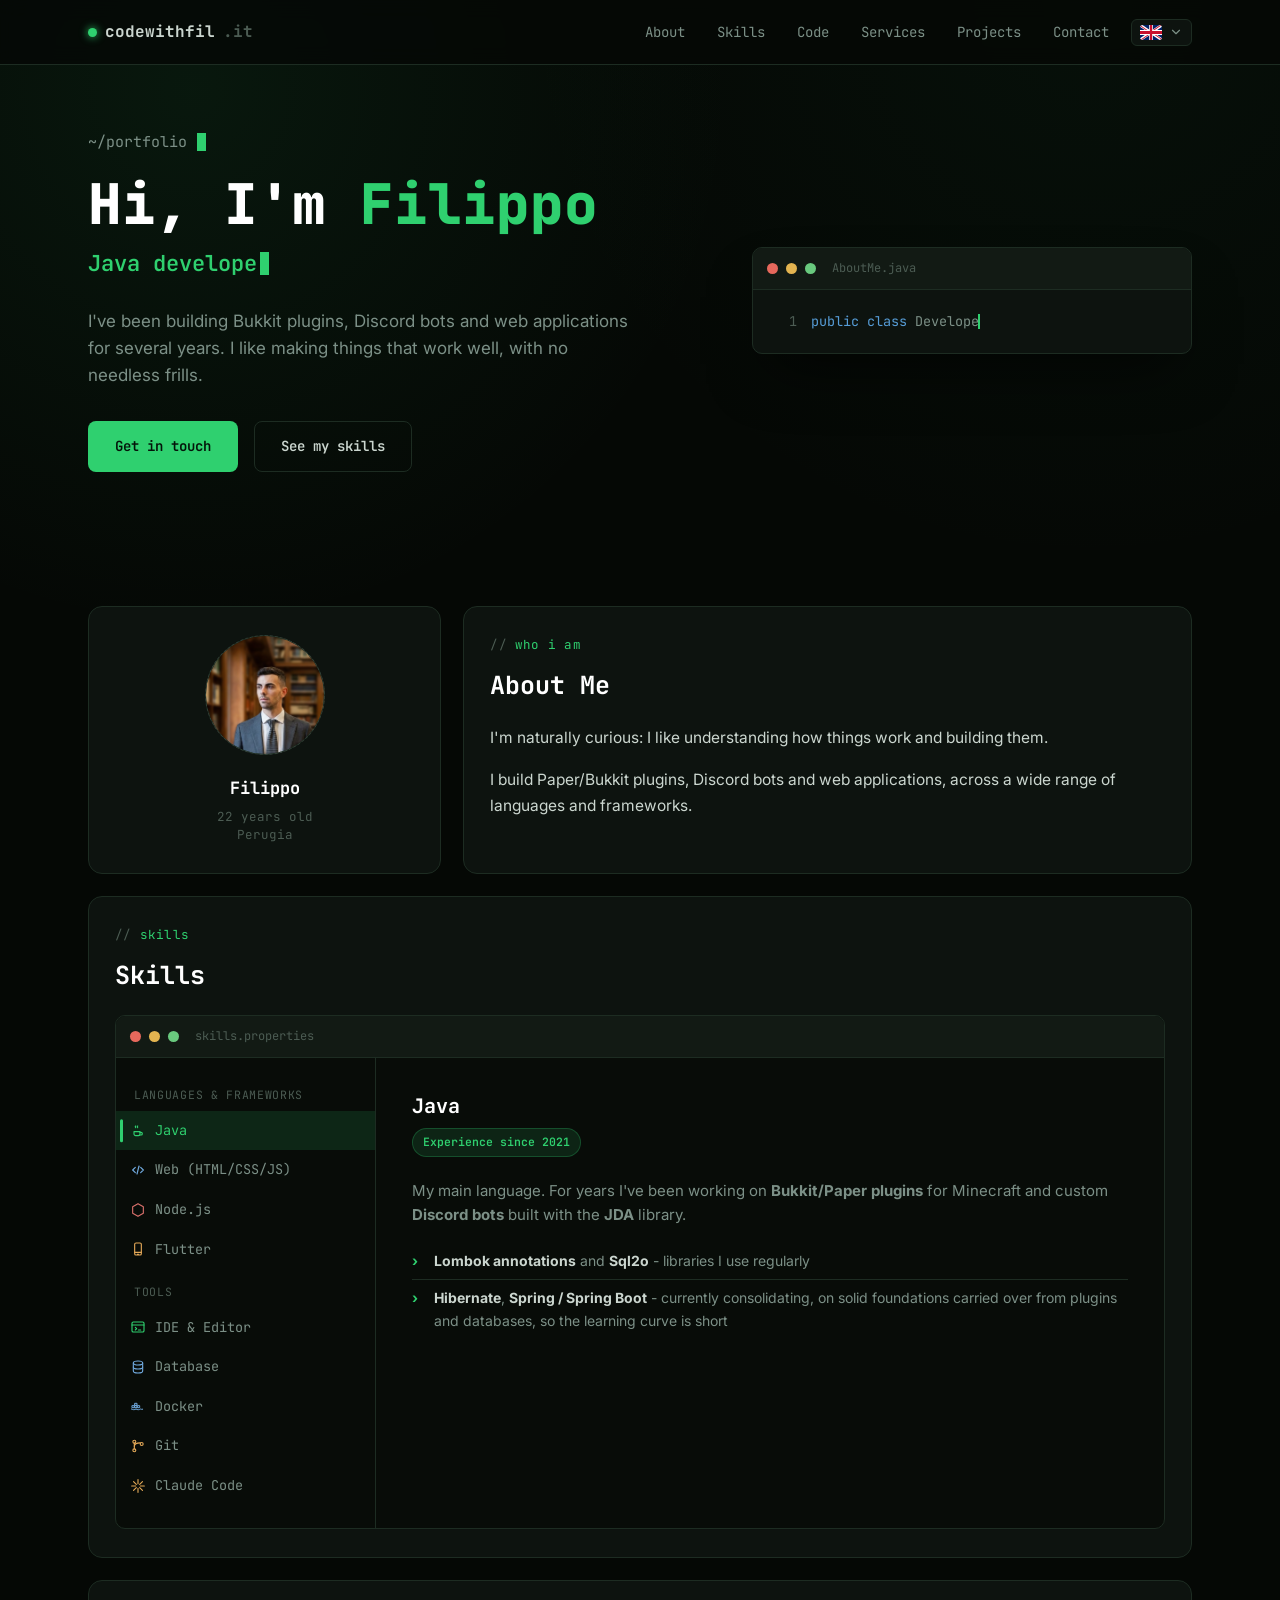
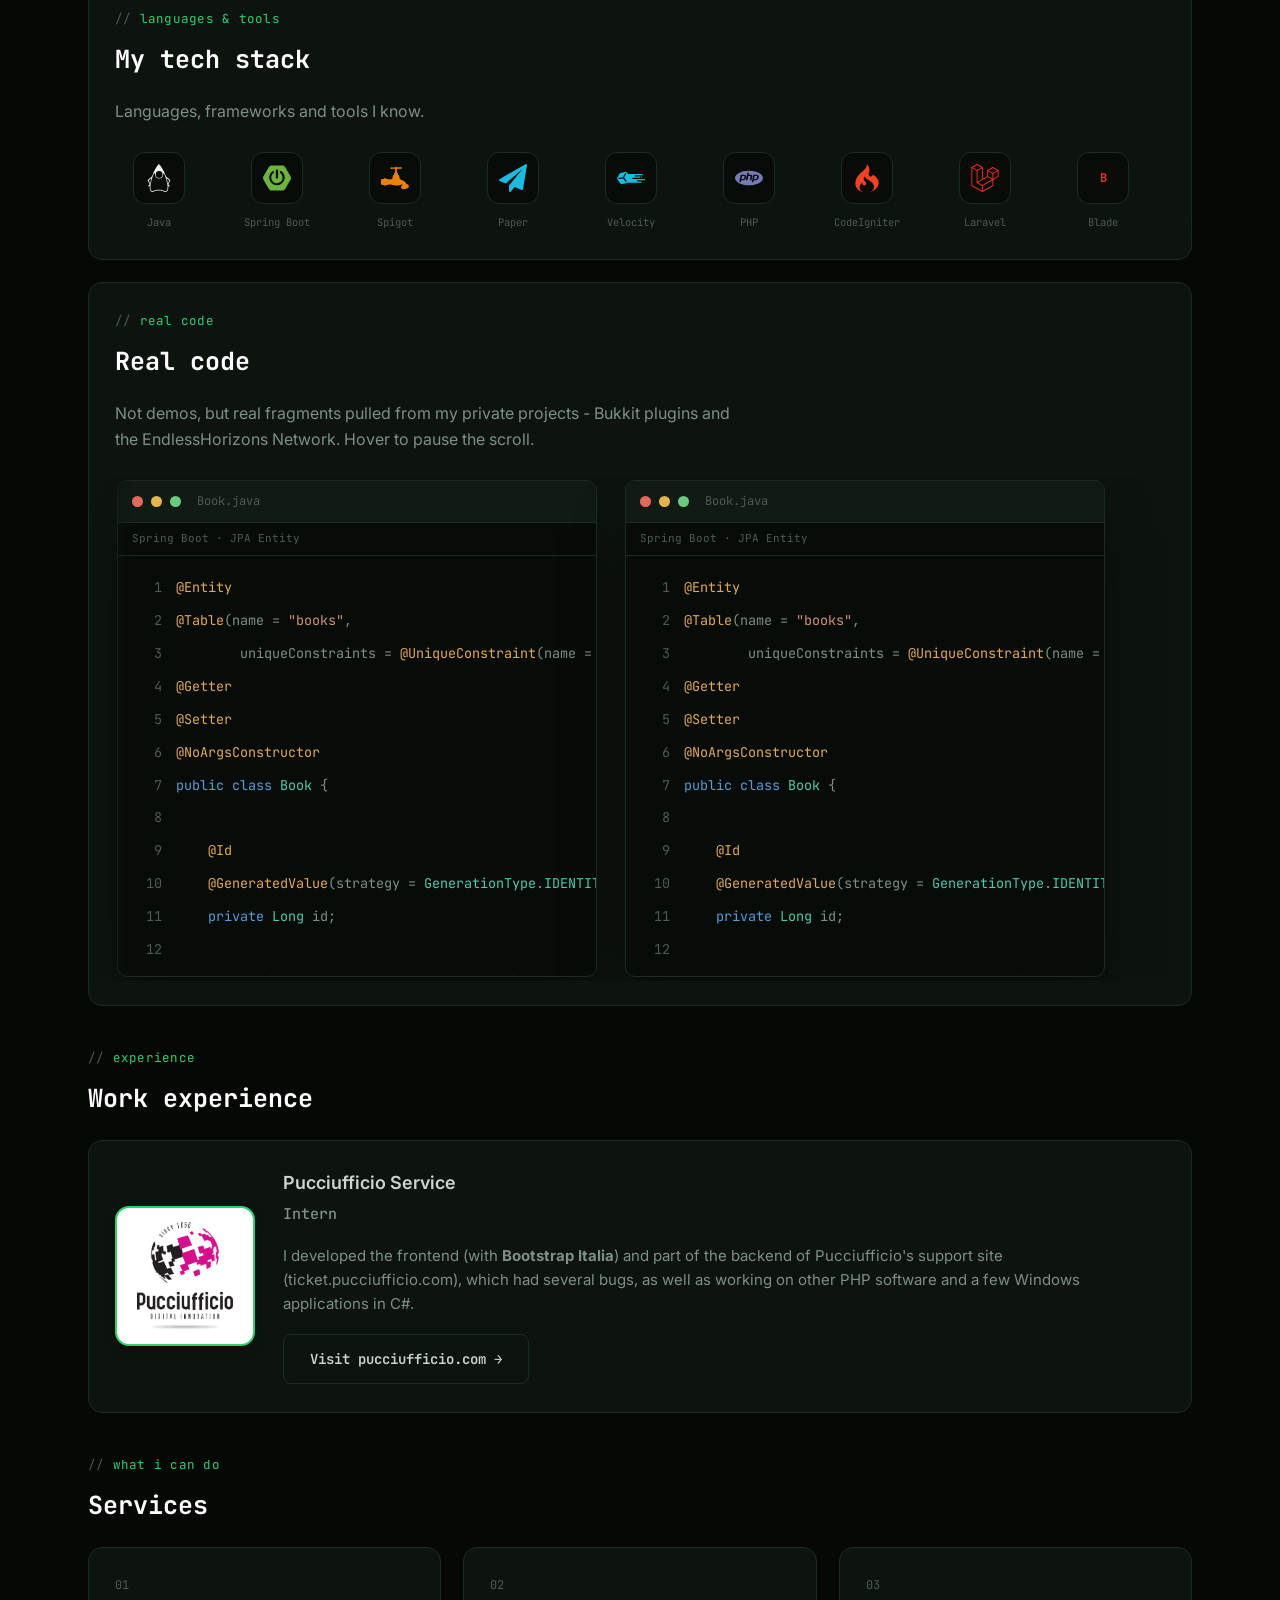
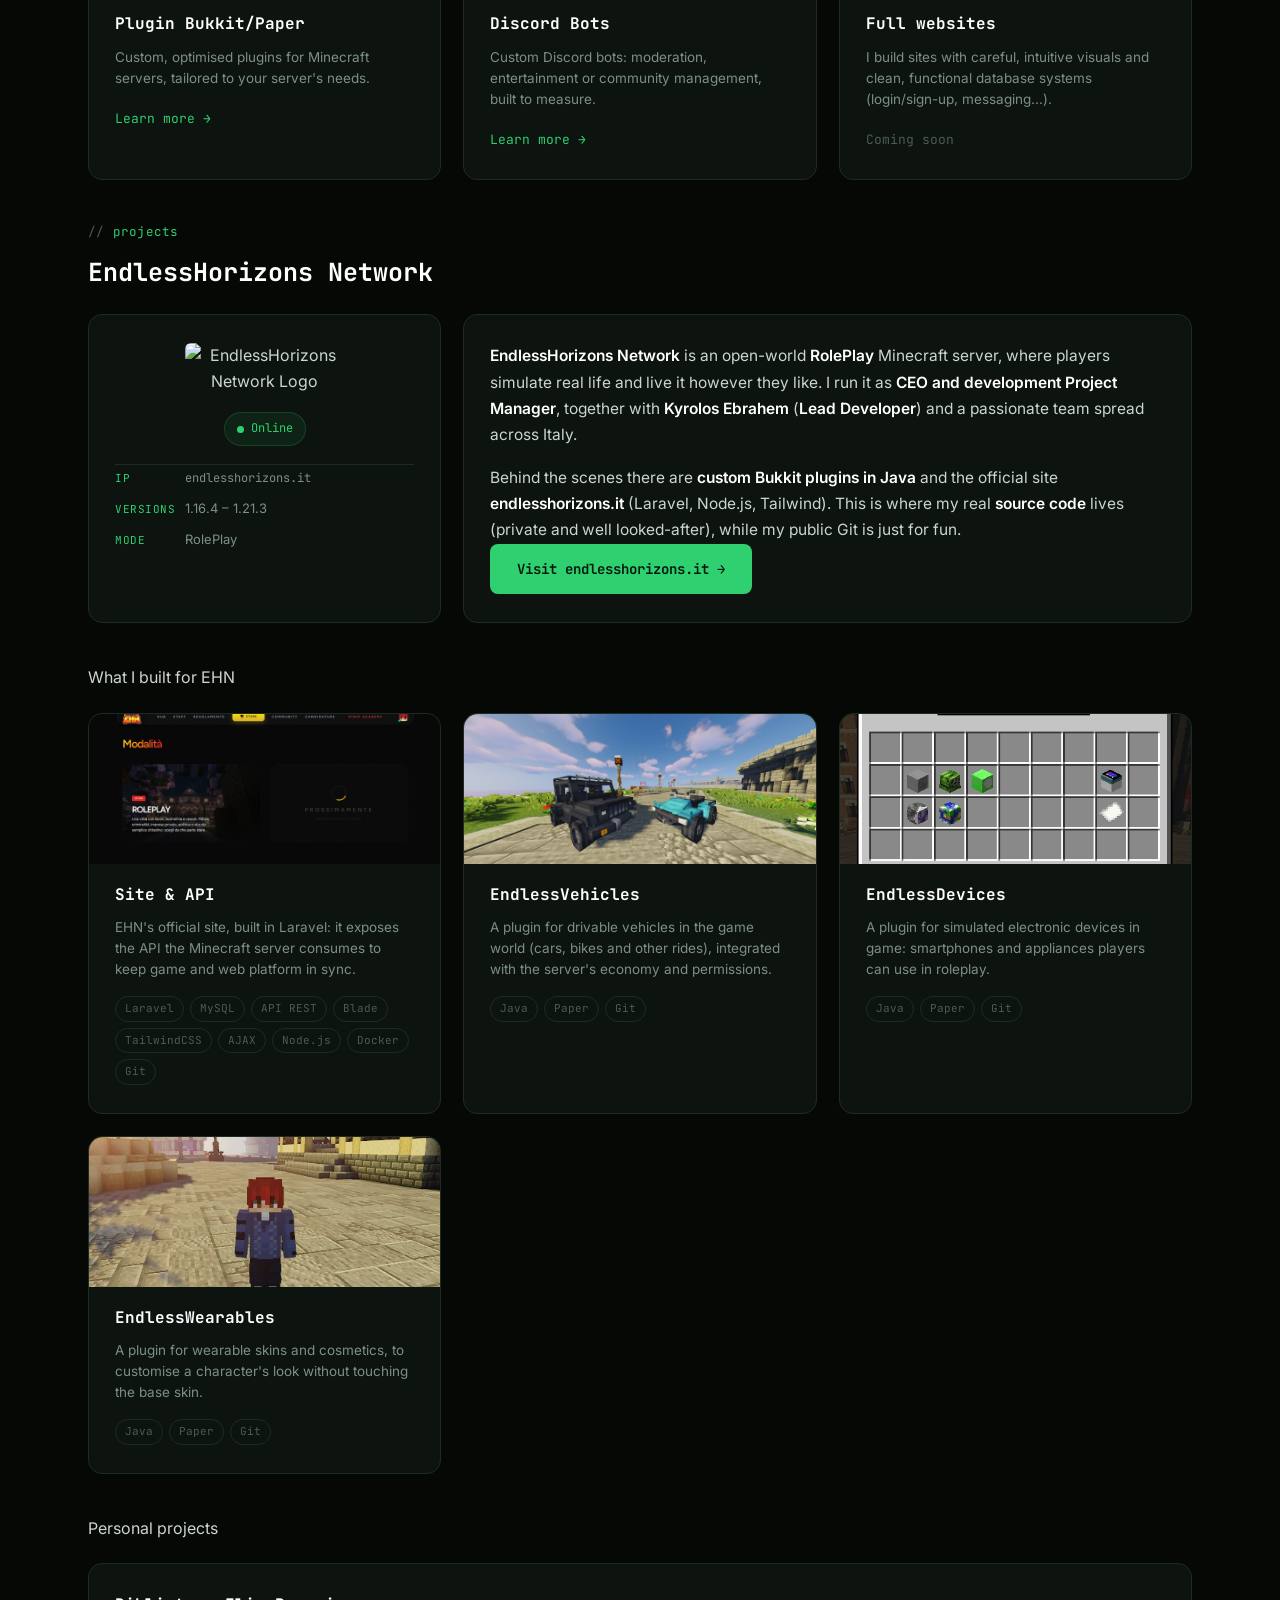
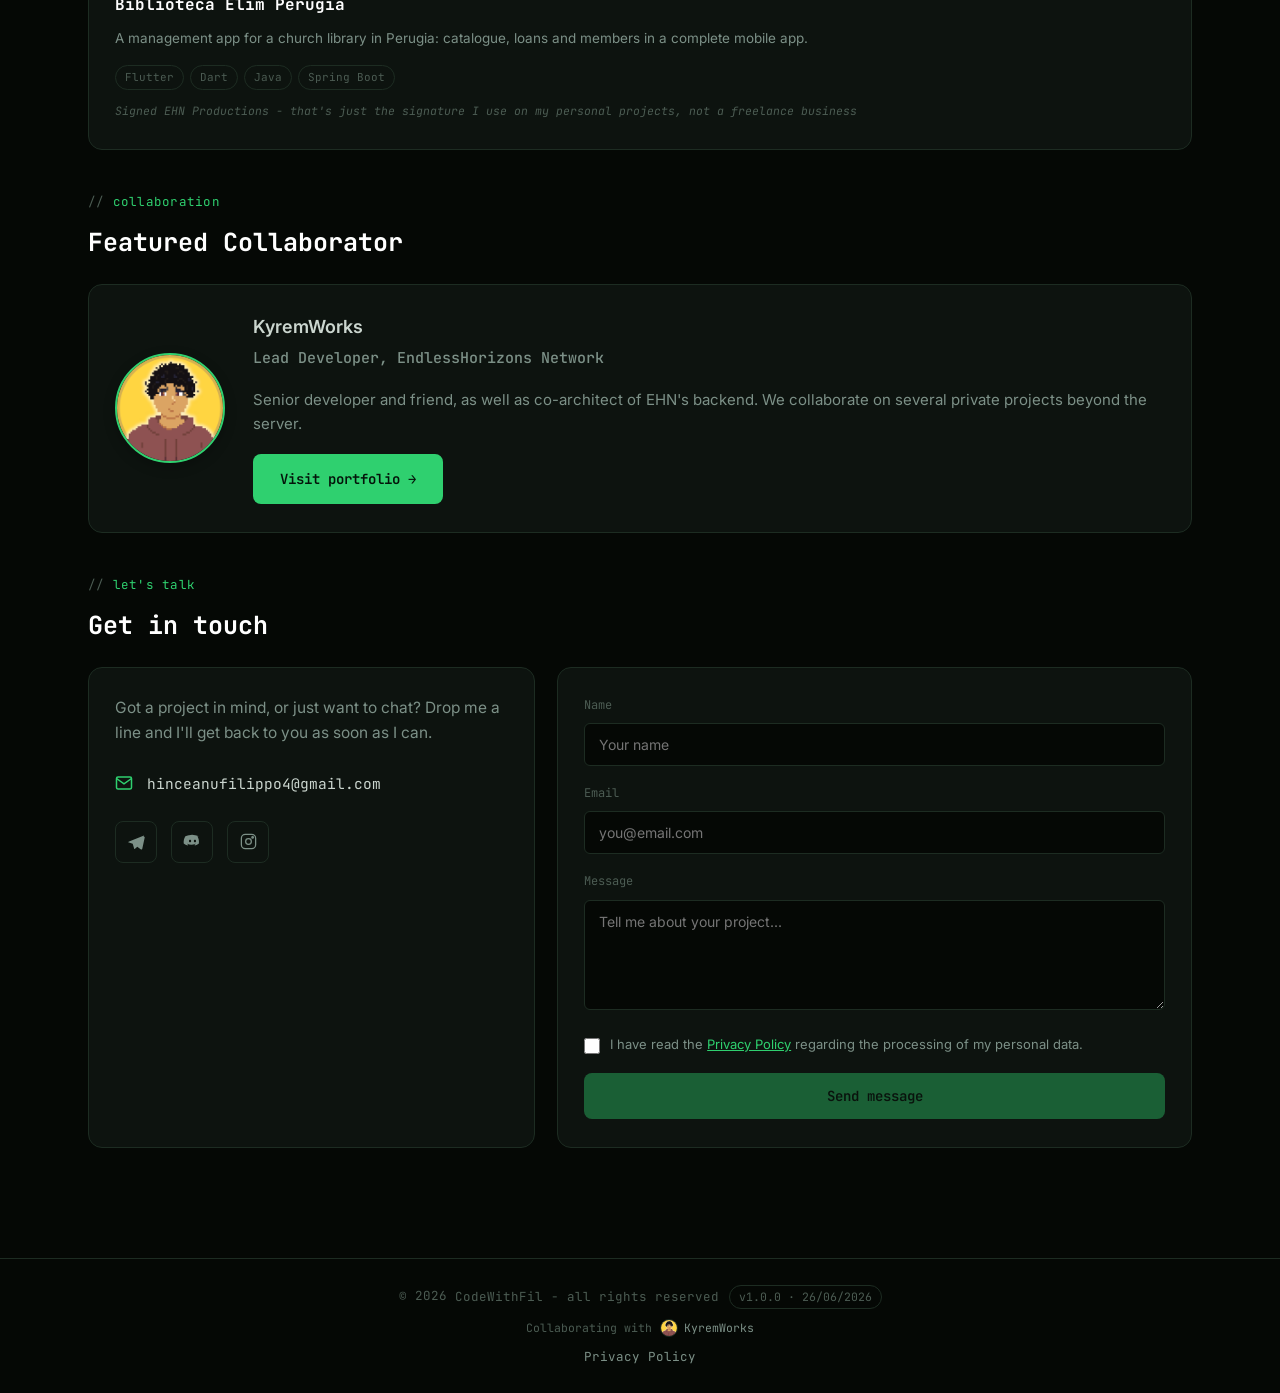
==== commit 5513a207: "Remove unbuilt Plugin Bridge card, add screenshots to EHN plugins Plugin Bridge hasn't actually been" ====
--- a/index.html
+++ b/index.html
@@ -494,30 +494,28 @@
         <div class="bento-label" data-i18n="projects.ehnHeading">Cosa ho sviluppato per EHN</div>
 
         <div class="bento-item span-4 tile-card">
+            <div class="tile-thumb"><img src="./assets/img/ehn/site-api.jpg" alt="Sito EHN" loading="lazy"></div>
             <h4 class="tile-title" data-i18n="projects.ehn1.title">Sito &amp; API</h4>
             <p class="tile-text" data-i18n="projects.ehn1.p">Il sito ufficiale di EHN, costruito in Laravel: espone le API che il server Minecraft
                 consuma per sincronizzare dati tra gioco e piattaforma web.</p>
-            <div class="tile-tags"><span>Laravel</span><span>MySQL</span><span>API REST</span><span>Blade</span><span>TailwindCSS</span><span>AJAX</span><span>Docker</span><span>Git</span></div>
+            <div class="tile-tags"><span>Laravel</span><span>MySQL</span><span>API REST</span><span>Blade</span><span>TailwindCSS</span><span>AJAX</span><span>Node.js</span><span>Docker</span><span>Git</span></div>
         </div>
         <div class="bento-item span-4 tile-card">
-            <h4 class="tile-title">Plugin Bridge</h4>
-            <p class="tile-text" data-i18n="projects.ehn2.p">Plugin Bukkit che fa da ponte tra server e sito: riceve le richieste dalla piattaforma
-                web e invia in tempo reale gli aggiornamenti al gioco.</p>
-            <div class="tile-tags"><span>Java</span><span>Paper</span><span>Git</span></div>
-        </div>
-        <div class="bento-item span-4 tile-card">
+            <div class="tile-thumb"><img src="./assets/img/ehn/vehicles.jpg" alt="EndlessVehicles" loading="lazy"></div>
             <h4 class="tile-title">EndlessVehicles</h4>
             <p class="tile-text" data-i18n="projects.ehn3.p">Plugin per veicoli guidabili nel mondo di gioco (auto, moto e altri mezzi), integrato
                 con l'economia e i permessi del server.</p>
             <div class="tile-tags"><span>Java</span><span>Paper</span><span>Git</span></div>
         </div>
         <div class="bento-item span-4 tile-card">
+            <div class="tile-thumb"><img src="./assets/img/ehn/devices.jpg" alt="EndlessDevices" loading="lazy"></div>
             <h4 class="tile-title">EndlessDevices</h4>
             <p class="tile-text" data-i18n="projects.ehn4.p">Plugin per dispositivi elettronici simulati in game: smartphone ed elettrodomestici
                 utilizzabili dai giocatori nel roleplay.</p>
             <div class="tile-tags"><span>Java</span><span>Paper</span><span>Git</span></div>
         </div>
         <div class="bento-item span-4 tile-card">
+            <div class="tile-thumb"><img src="./assets/img/ehn/wearables.jpg" alt="EndlessWearables" loading="lazy"></div>
             <h4 class="tile-title">EndlessWearables</h4>
             <p class="tile-text" data-i18n="projects.ehn5.p">Plugin per skin e cosmetici indossabili, per personalizzare l'aspetto del personaggio
                 senza toccare la skin di base.</p>
--- a/assets/css/style.css
+++ b/assets/css/style.css
@@ -1128,6 +1128,21 @@
     pointer-events: none;
 }
 
+.tile-thumb {
+    display: block;
+    width: calc(100% + 52px);
+    margin: -28px -26px 18px;
+    border-radius: 14px 14px 0 0;
+    overflow: hidden;
+}
+
+.tile-thumb img {
+    width: 100%;
+    height: 150px;
+    object-fit: cover;
+    display: block;
+}
+
 .tile-tags {
     display: flex;
     flex-wrap: wrap;
@@ -1530,4 +1545,9 @@
     .bento-item {
         padding: 24px 20px;
     }
-}
+
+    .tile-thumb {
+        width: calc(100% + 40px);
+        margin: -24px -20px 18px;
+    }
+}
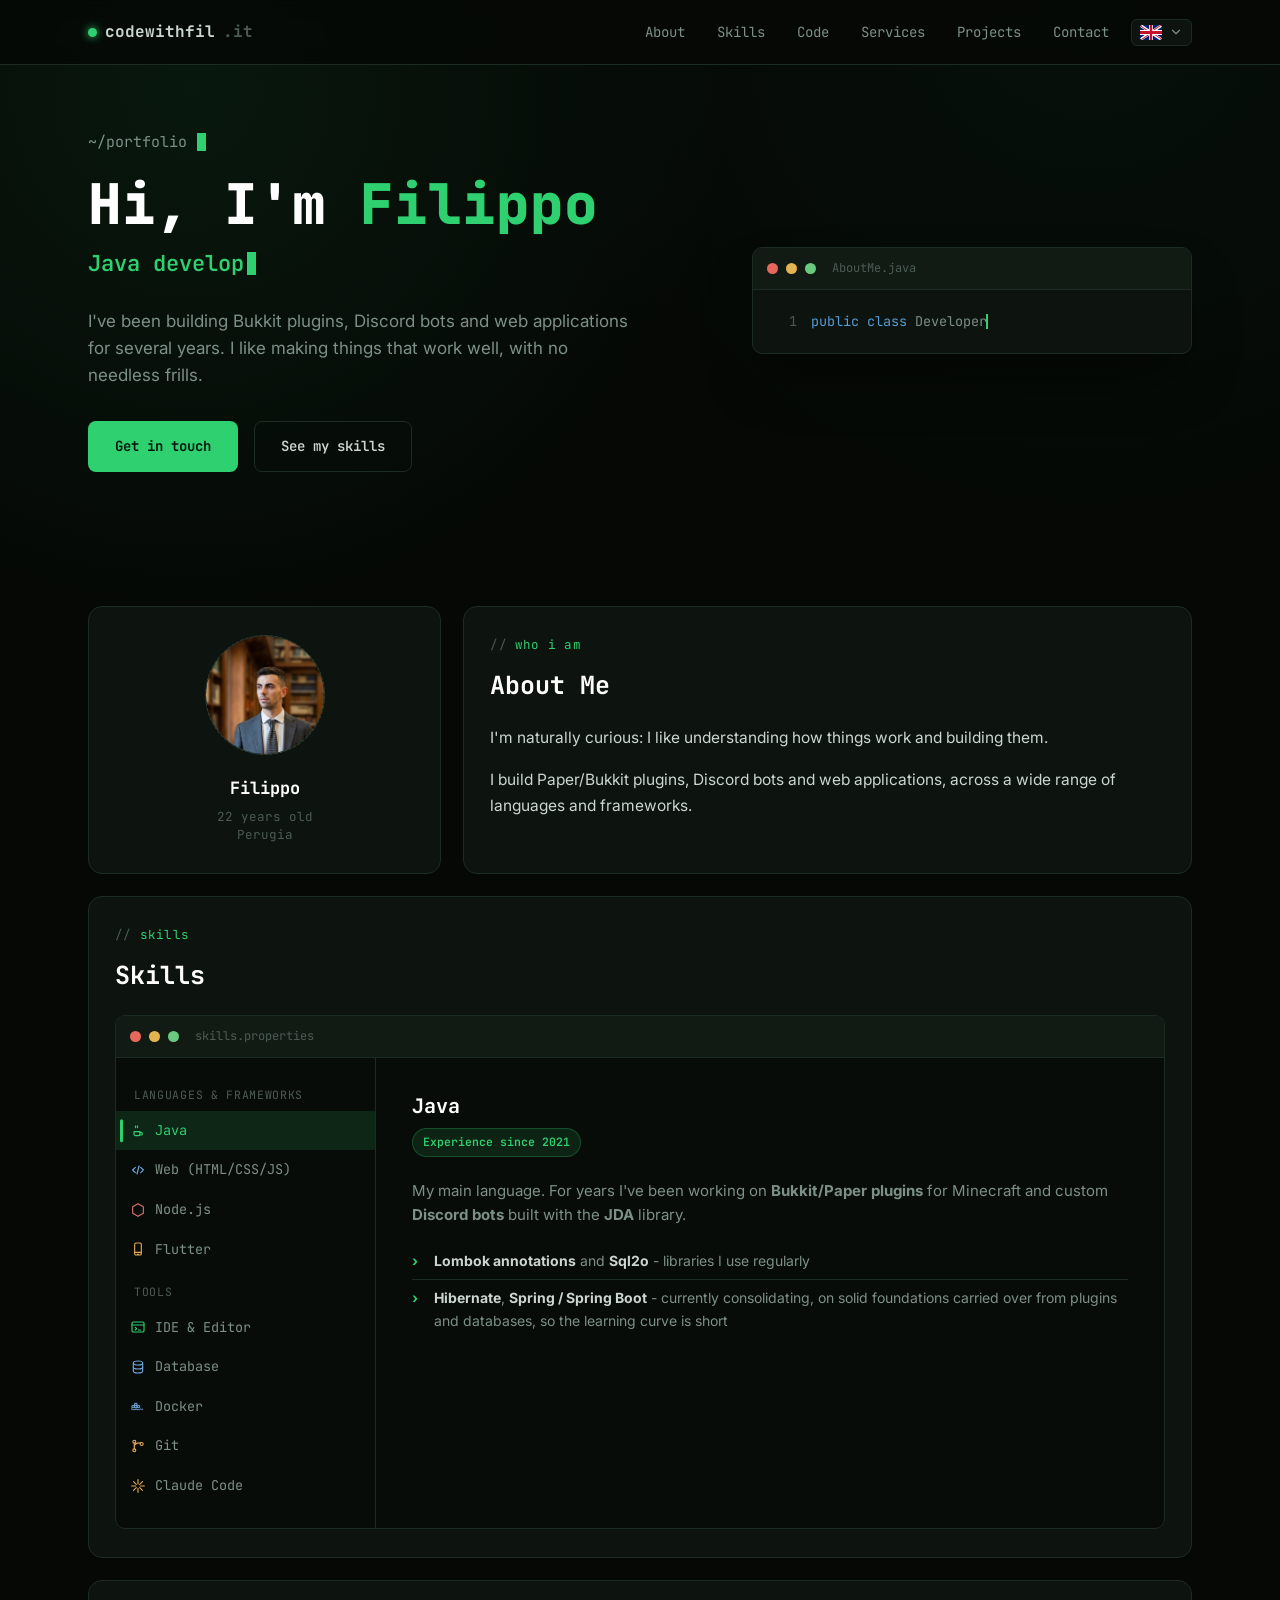
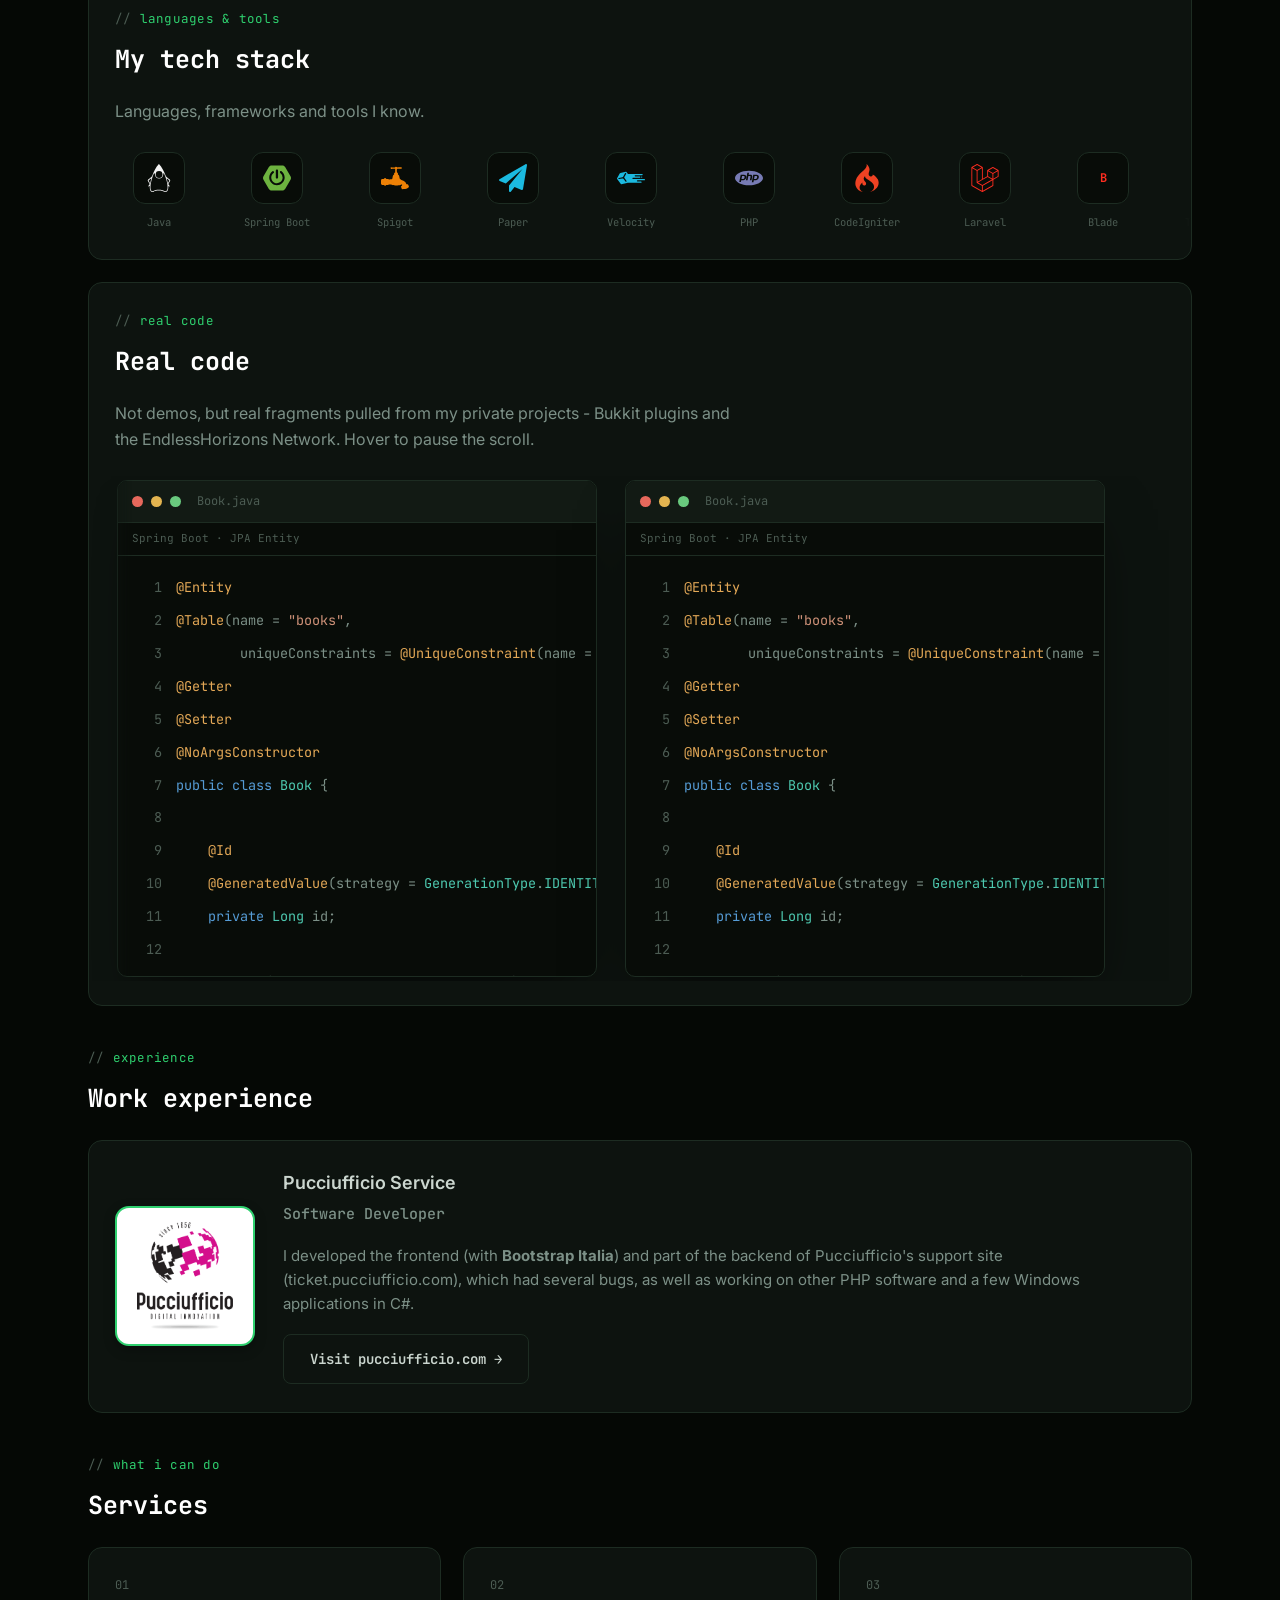
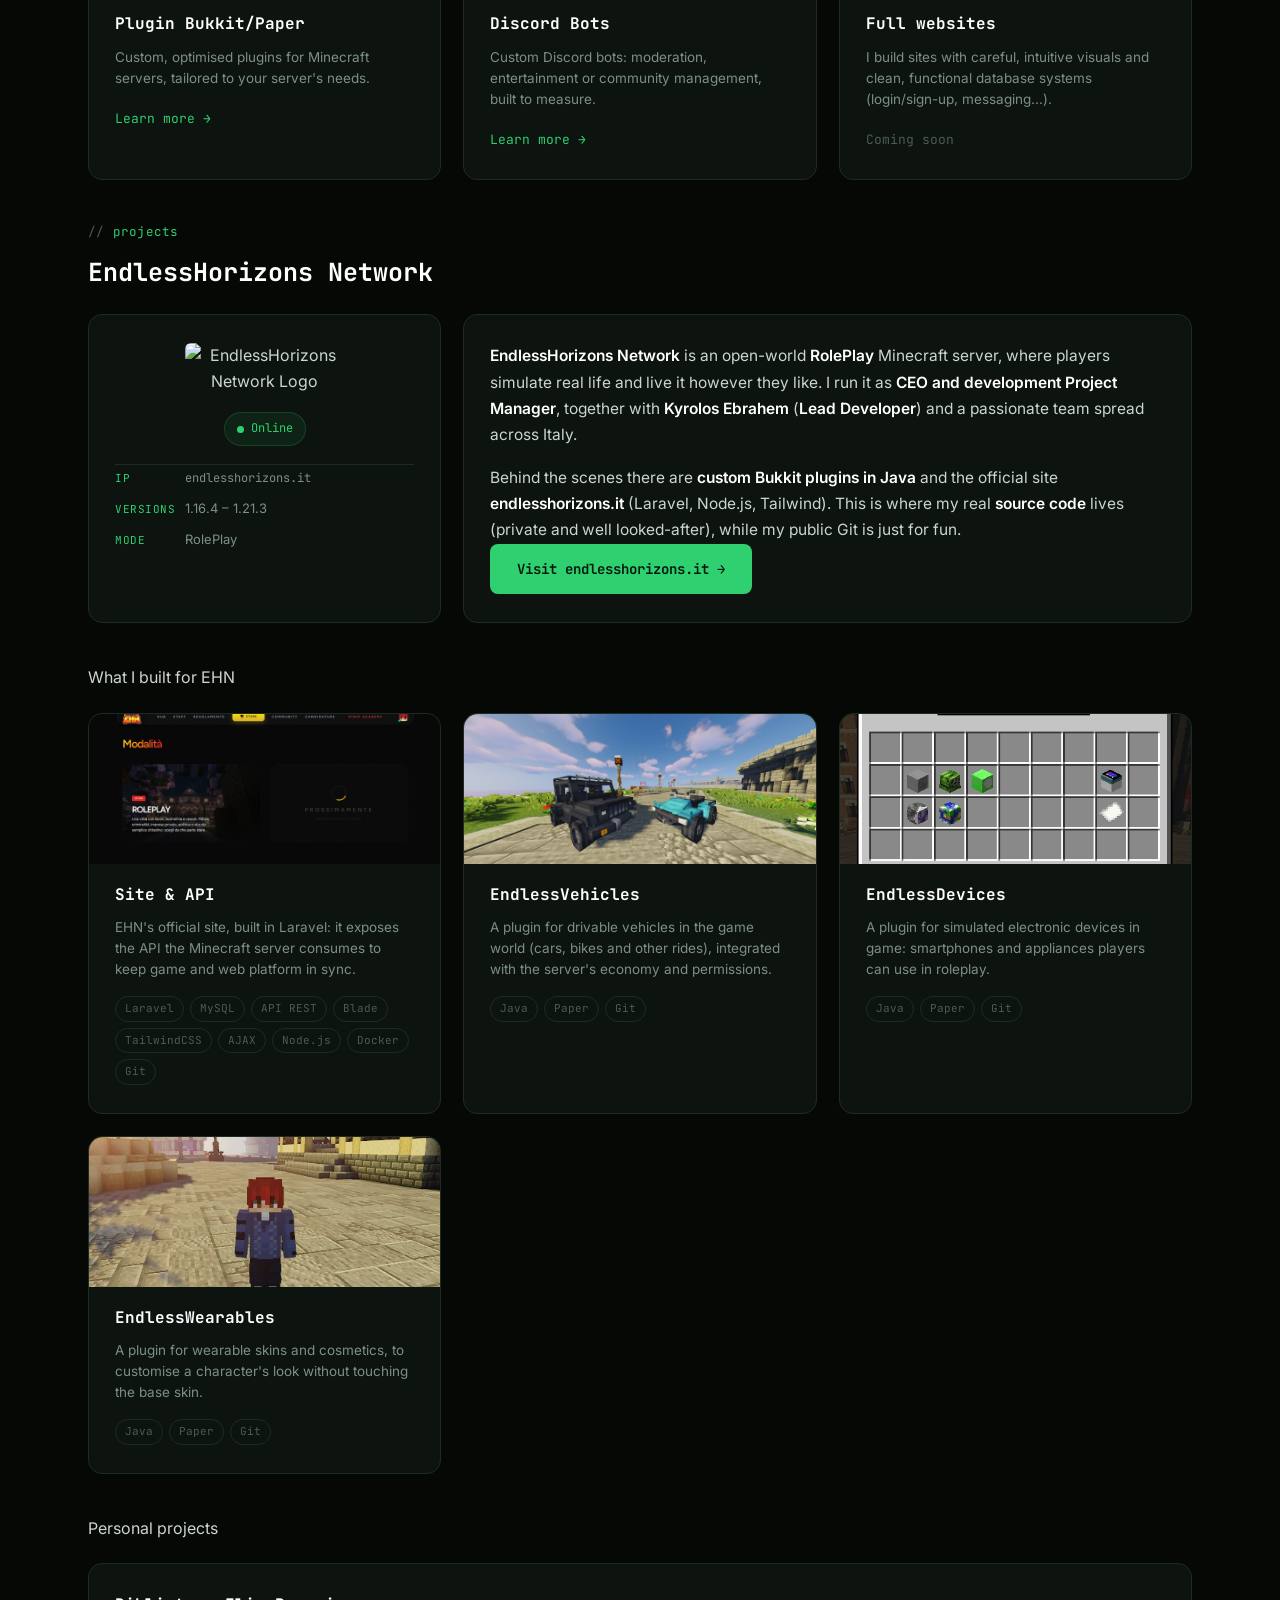
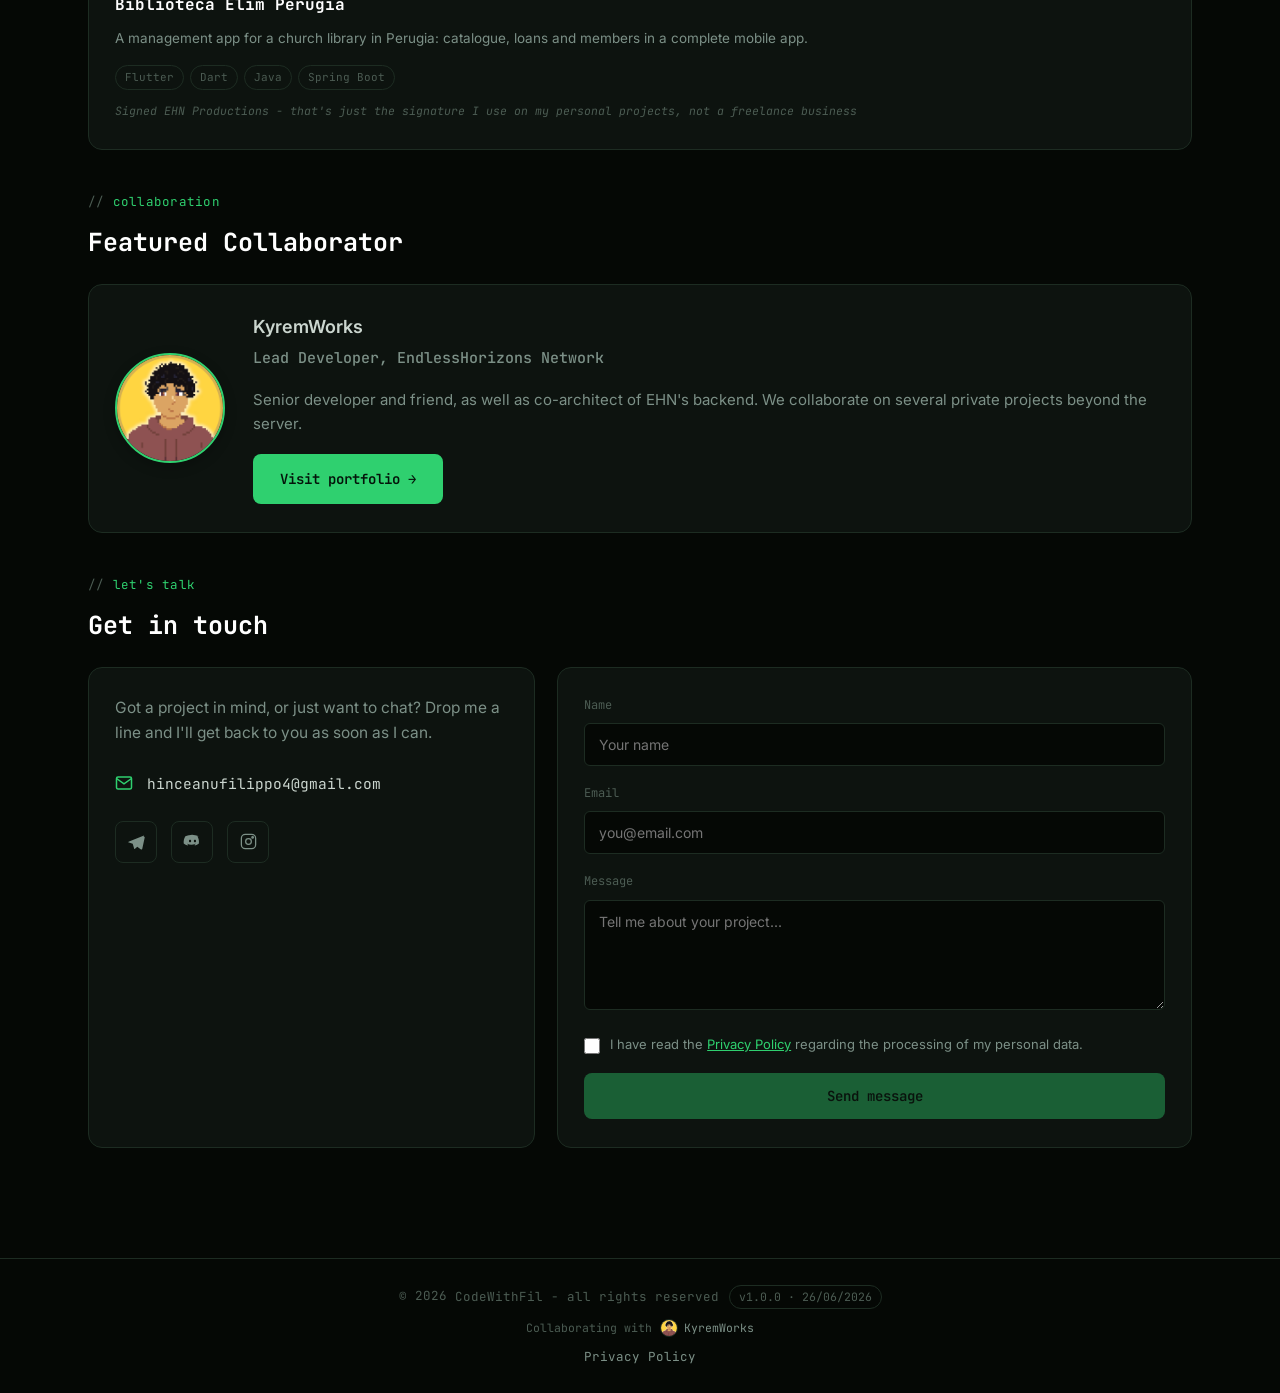
==== commit 1933c045: "Use generic "Software Developer" role for Pucciufficio Service Co-Authored-By: Claude Sonnet 5 <nore" ====
--- a/index.html
+++ b/index.html
@@ -419,7 +419,7 @@
             </div>
             <div class="collab-content">
                 <h3>Pucciufficio Service</h3>
-                <p class="collab-role" data-i18n="exp.pucci.role">Tirocinante</p>
+                <p class="collab-role" data-i18n="exp.pucci.role">Software Developer</p>
                 <p data-i18n="exp.pucci.desc">Ho sviluppato il frontend (con <strong>Bootstrap Italia</strong>) e parte del
                     backend del sito di assistenza di Pucciufficio (ticket.pucciufficio.com), che presentava diversi
                     bug, oltre a lavorare su altri software in PHP e alcune applicazioni Windows in C#.</p>
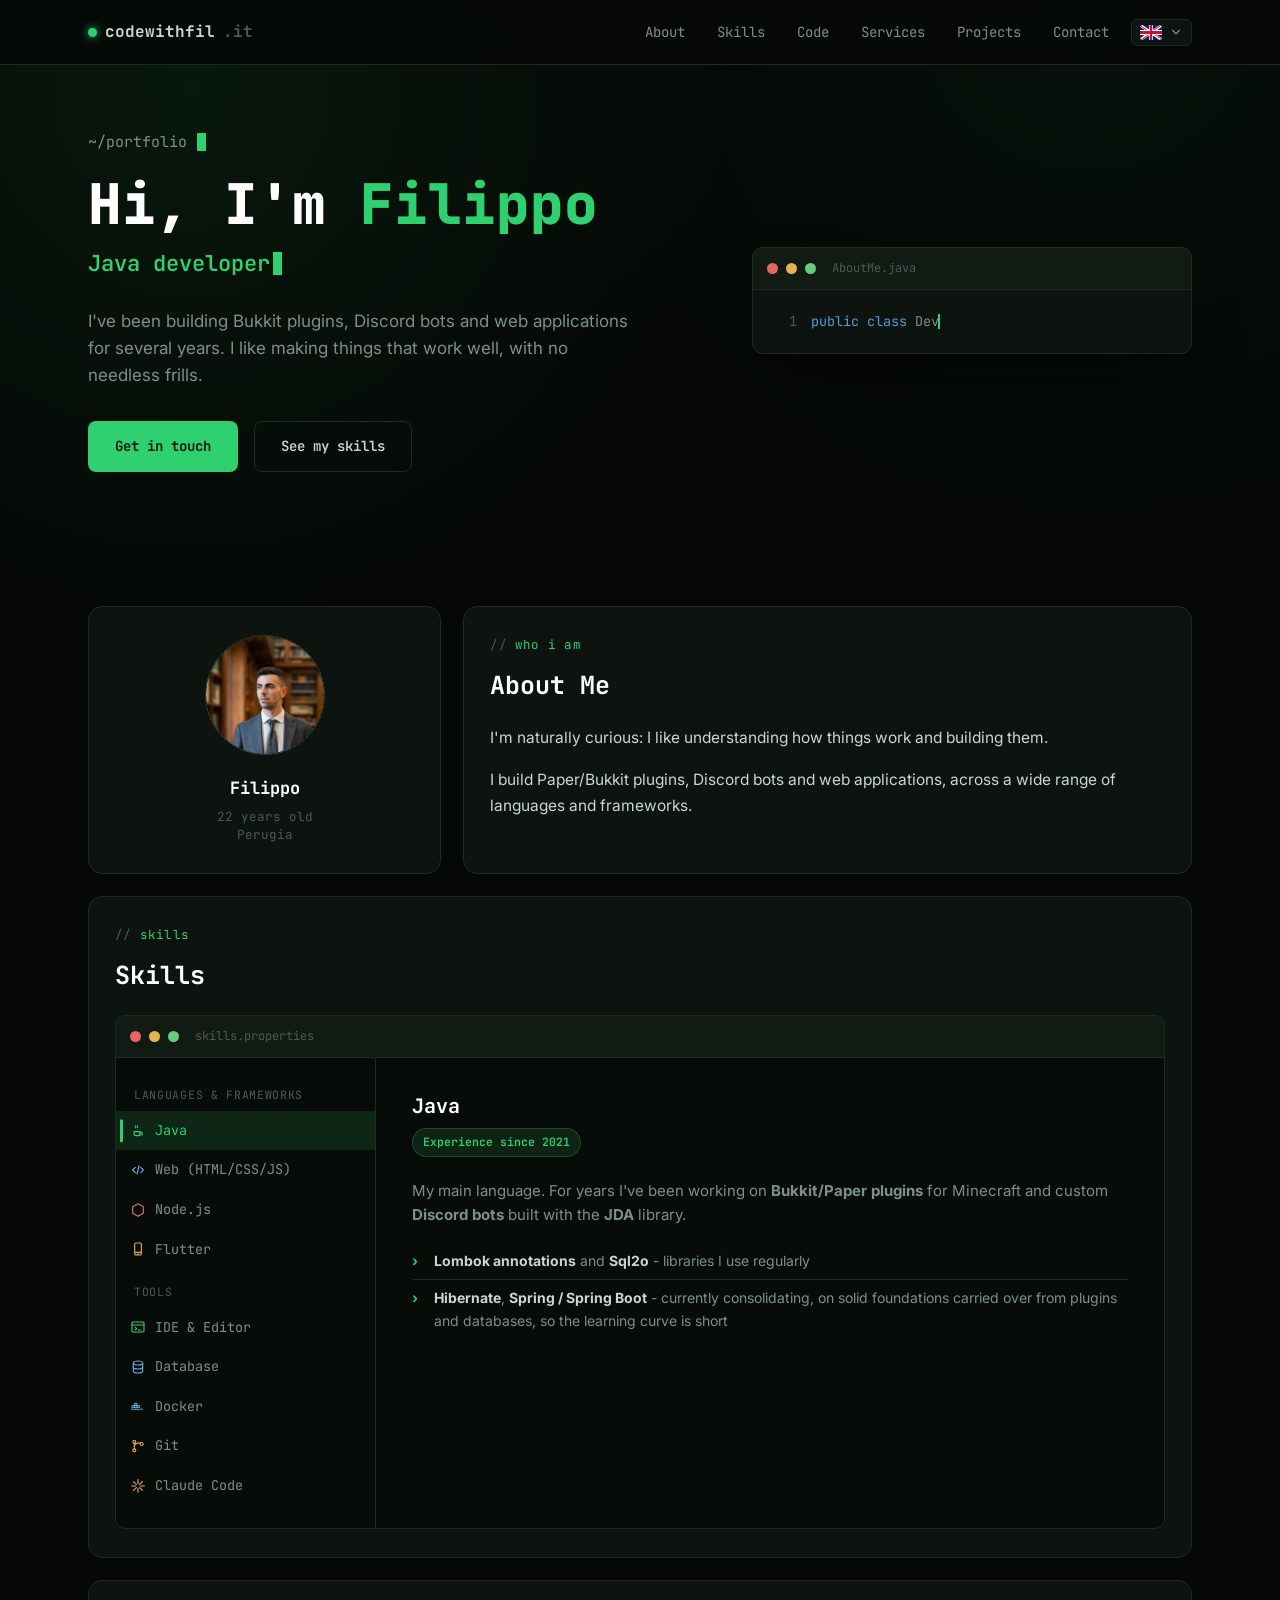
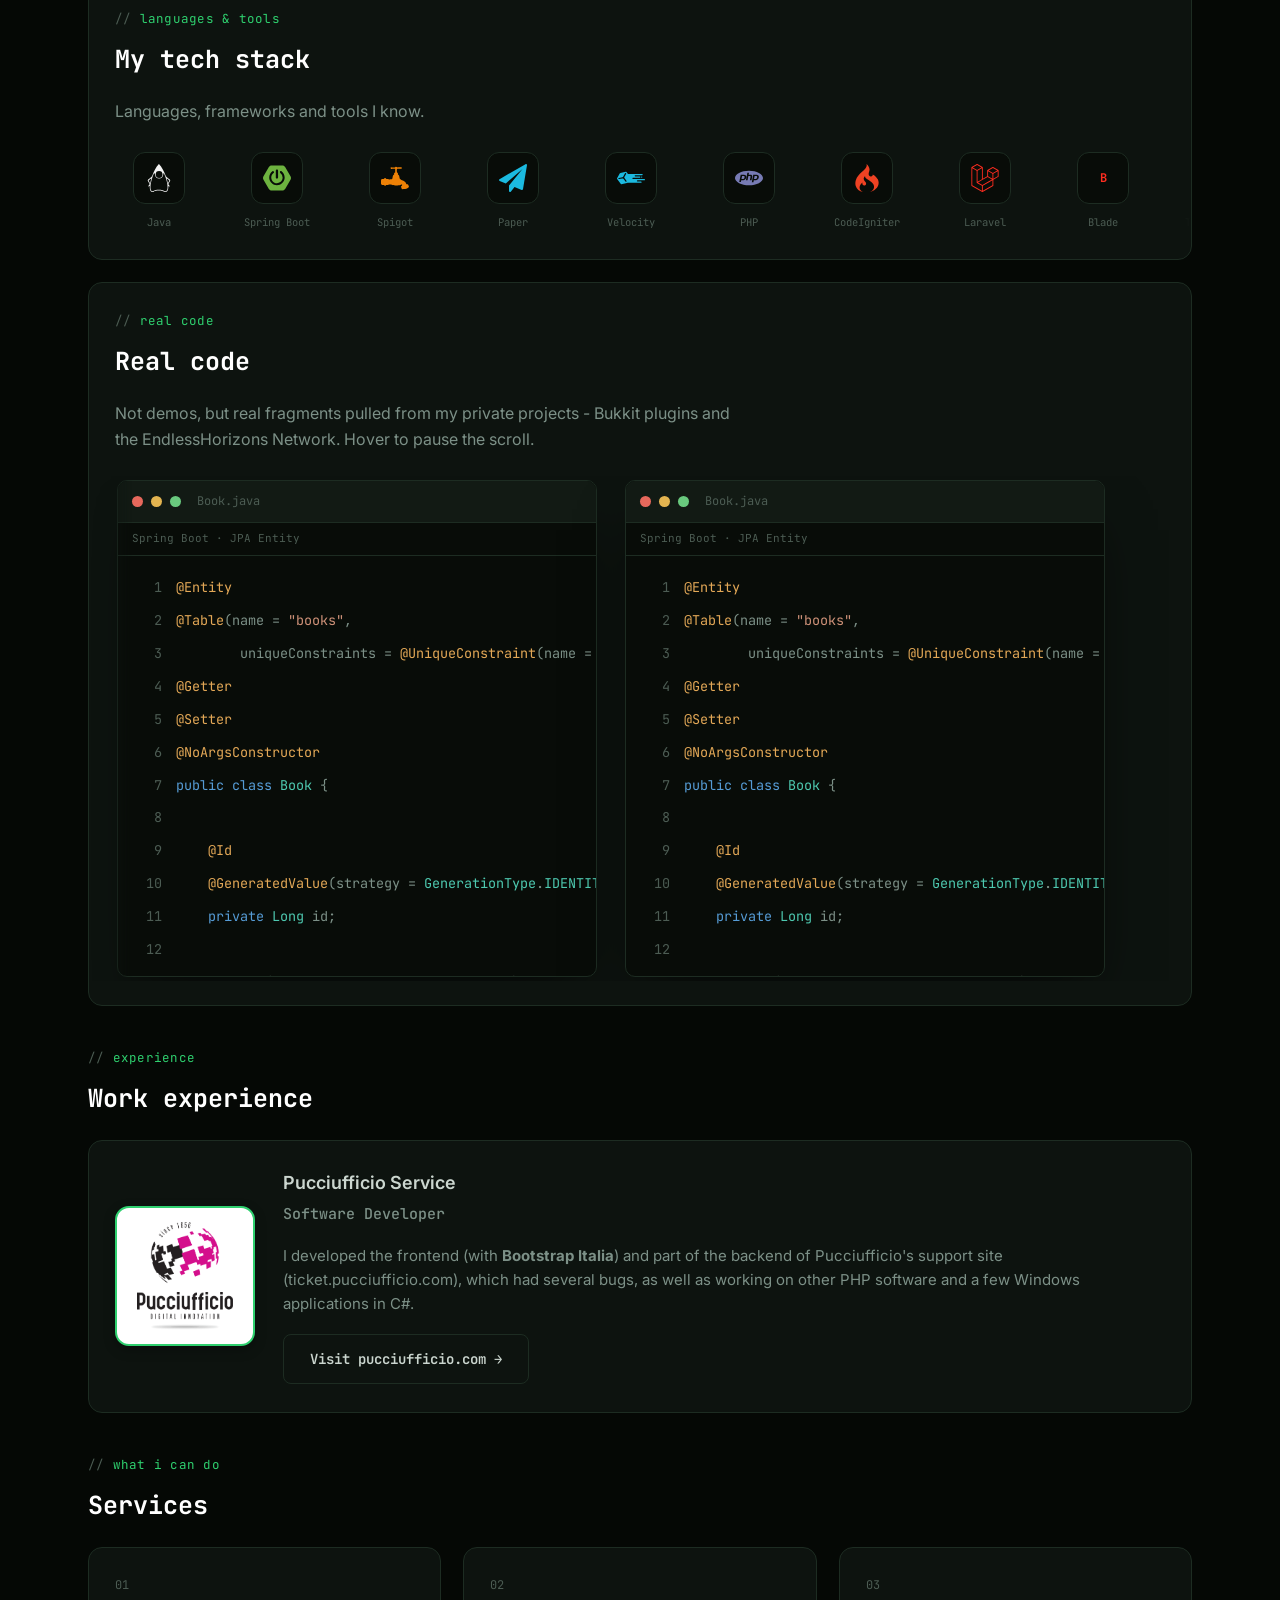
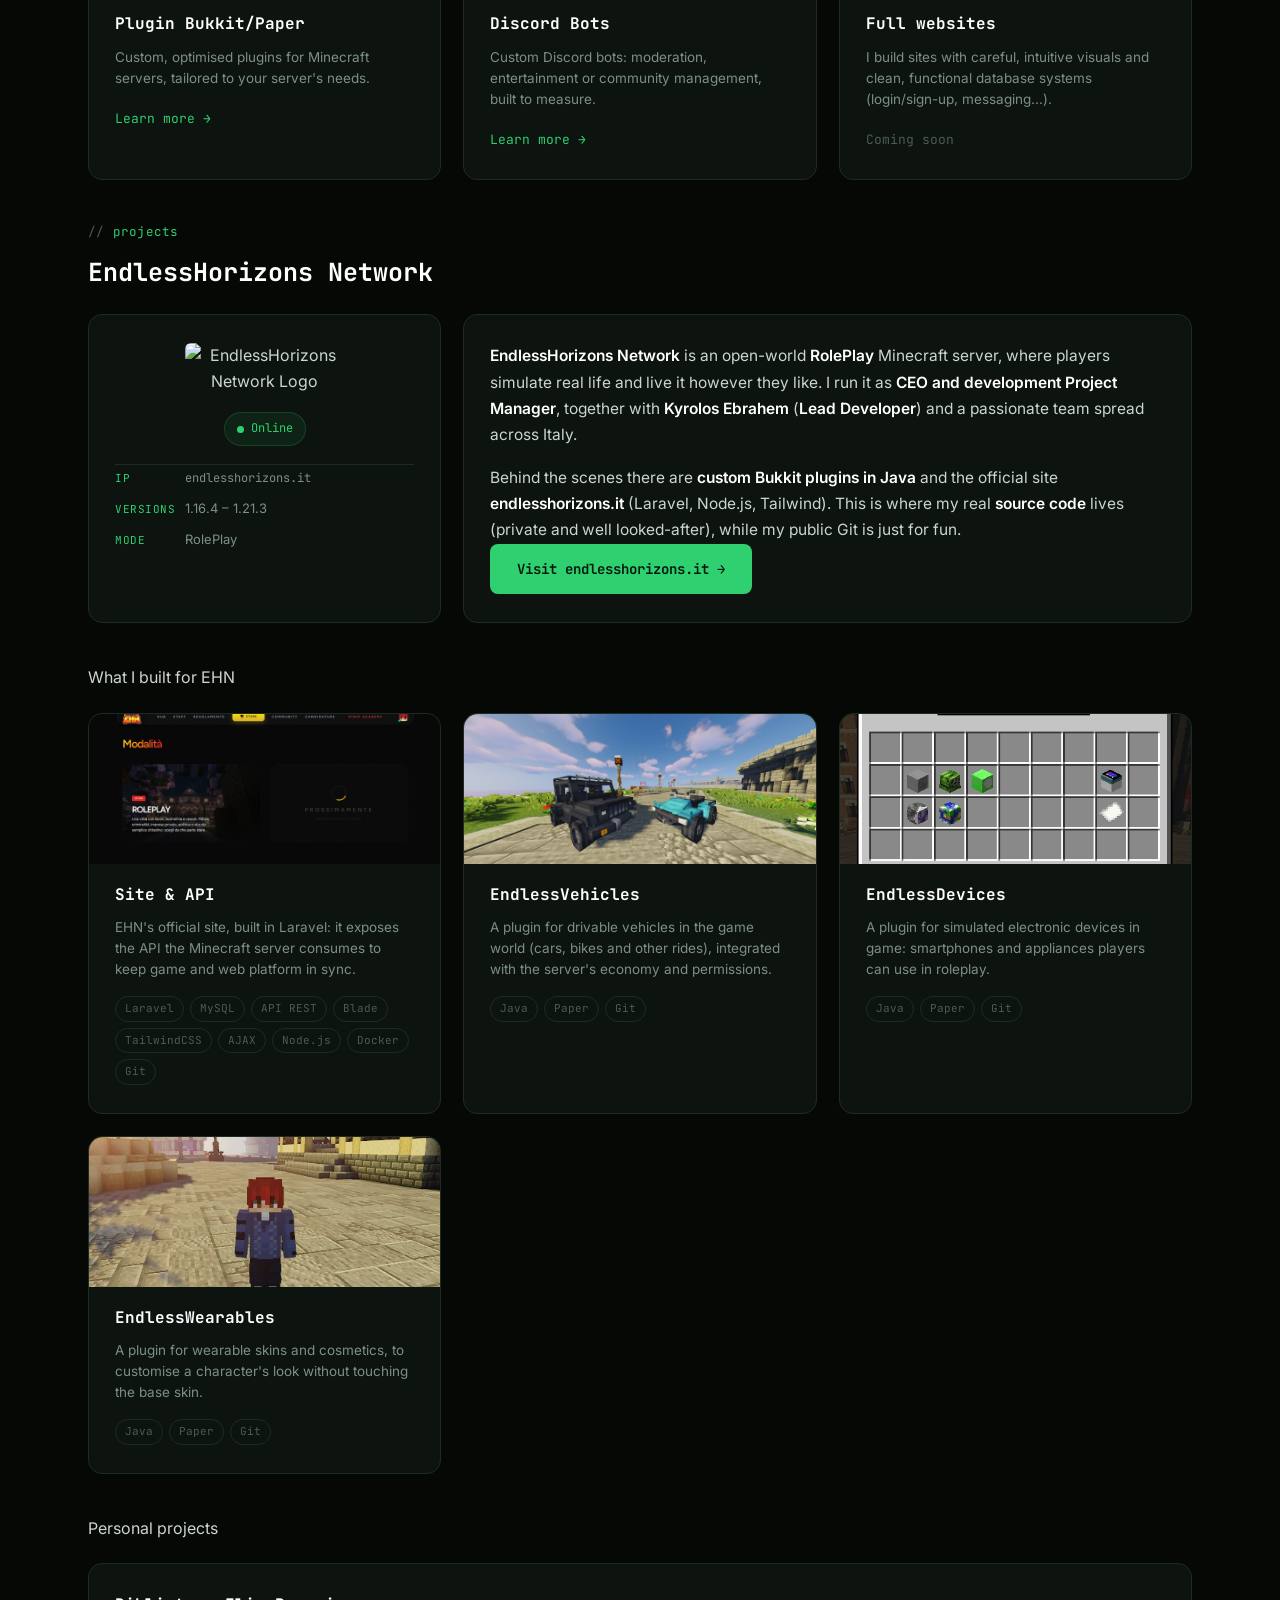
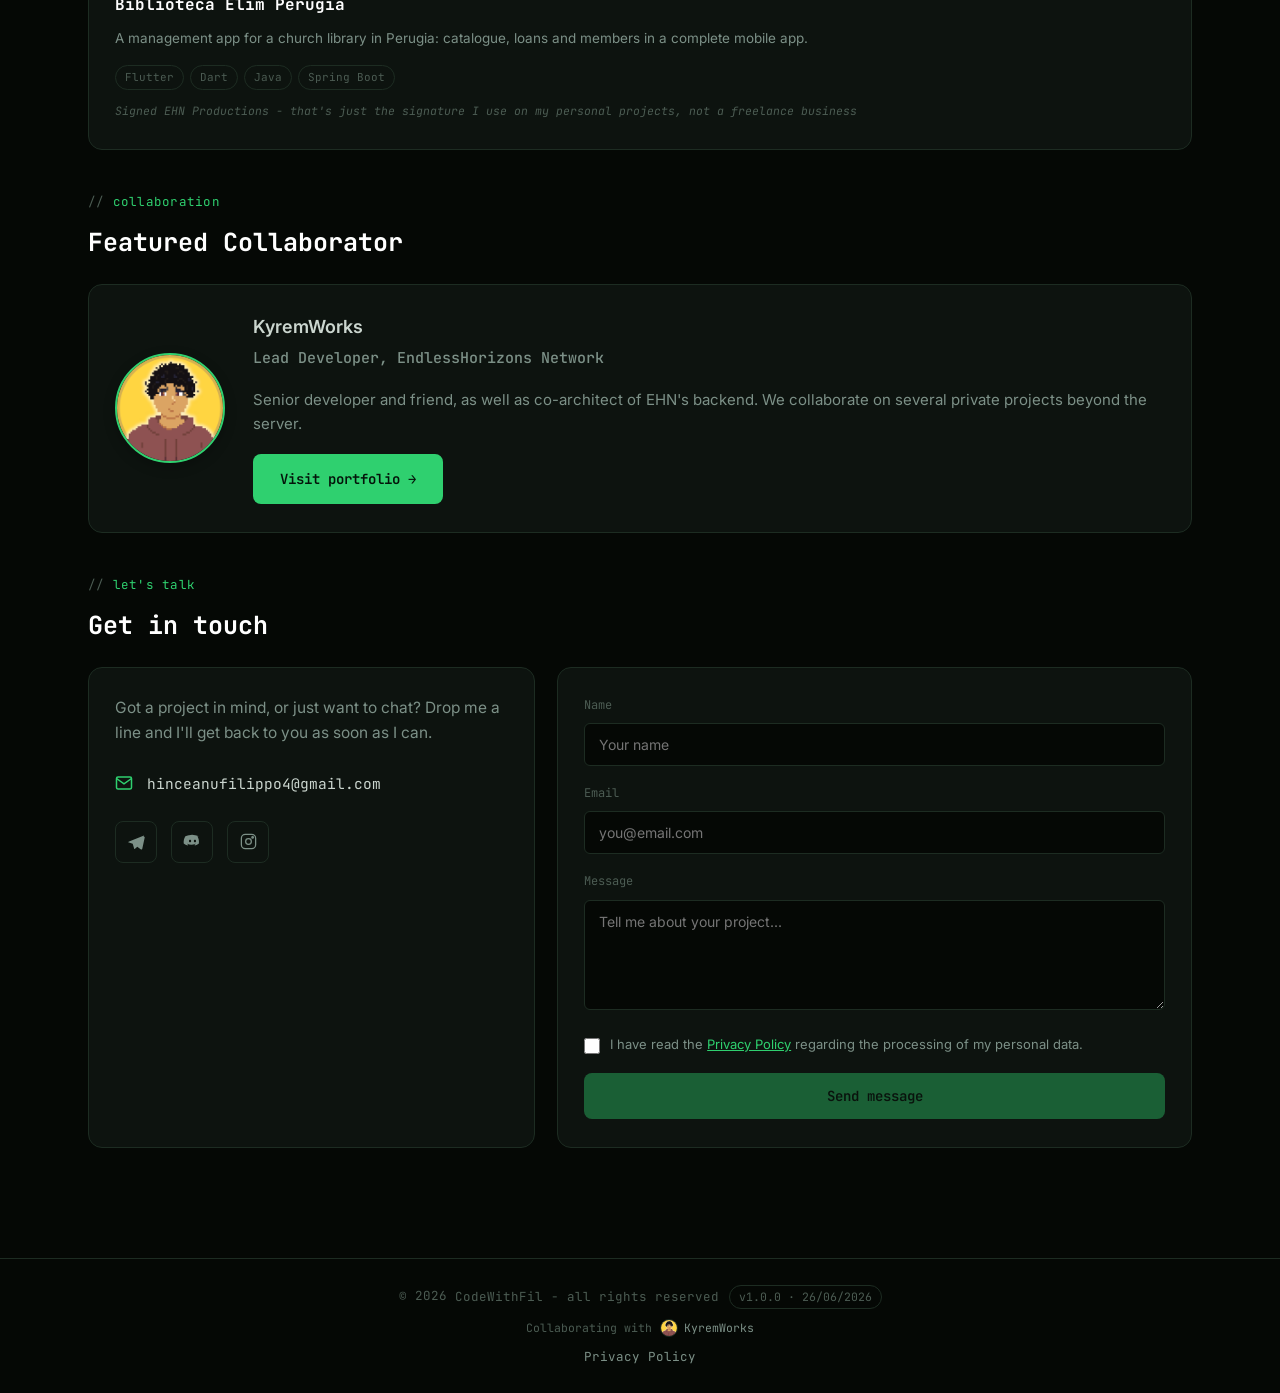
==== commit ca30bba9: "Fix mobile image overflow and bust stale CSS cache Add a global `img { max-width: 100% }` safety net" ====
--- a/index.html
+++ b/index.html
@@ -47,7 +47,7 @@
         href="https://fonts.googleapis.com/css2?family=JetBrains+Mono:wght@400;500;600;700;800&family=Inter:wght@400;500;600;700&display=swap"
         rel="stylesheet">
 
-    <link rel="stylesheet" href="./assets/css/style.css">
+    <link rel="stylesheet" href="./assets/css/style.css?v=2">
     
     <!-- JSON-LD Schema markup -->
     <script type="application/ld+json">
--- a/assets/css/style.css
+++ b/assets/css/style.css
@@ -29,6 +29,10 @@
     scroll-behavior: smooth;
 }
 
+img {
+    max-width: 100%;
+}
+
 body {
     background: var(--bg);
     color: var(--text);
